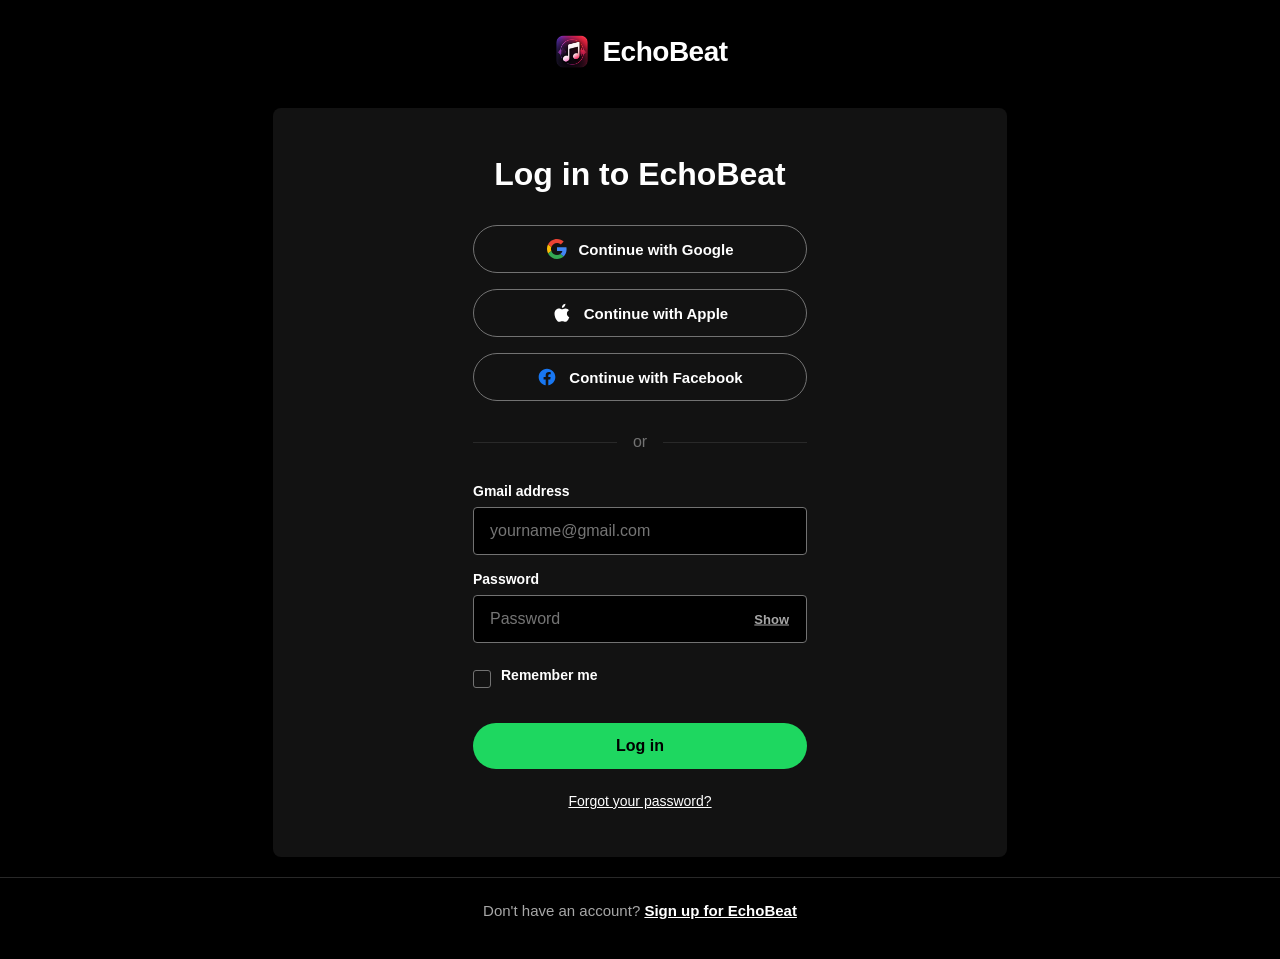
==== index.html @ 44ce8dee "Updated" ====
<!DOCTYPE html>
<html lang="en">

<head>

    <meta charset="UTF-8">

    <meta name="viewport" content="width=device-width, initial-scale=1.0">

    <title>EchoBeat</title>

    <link rel="icon" type="image/png" href="image/EchoBeat.png">

    <link rel="stylesheet" href="style.css">

    <link rel="preconnect" href="https://fonts.googleapis.com">

    <link rel="preconnect" href="https://fonts.gstatic.com" crossorigin>

    <link href="https://fonts.googleapis.com/css2?family=Montserrat:wght@300;400;500;600;700&display=swap" rel="stylesheet">

    <link rel="stylesheet" href="https://cdnjs.cloudflare.com/ajax/libs/font-awesome/6.7.2/css/all.min.css">

</head>

<body>

    <!-- Loading Screen -->
    <div id="loading-screen">
        <div class="loader"></div>
        <p>Loading EchoBeat...</p>
    </div>

    <!-- Login Page (everything the user sees before logging in lives inside this wrapper) -->
    <div id="loginPage">

        <header>
            <div class="logo">
                <img src="image/EchoBeat.png" alt="EchoBeat Logo">
                <span>EchoBeat</span>
            </div>
        </header>

        <main>
            <div class="card">

                <h1>Log in to EchoBeat</h1>

                <div class="social-buttons">

                    <button type="button" class="social-btn" data-provider="Google">
                        <span class="social-icon" aria-hidden="true">
                            <svg viewBox="0 0 48 48" width="20" height="20">
                                <path fill="#EA4335" d="M24 9.5c3.54 0 6.71 1.22 9.21 3.6l6.85-6.85C35.9 2.38 30.47 0 24 0 14.62 0 6.51 5.38 2.56 13.22l7.98 6.19C12.43 13.72 17.74 9.5 24 9.5z"/>
                                <path fill="#4285F4" d="M46.98 24.55c0-1.57-.15-3.09-.38-4.55H24v9.02h12.94c-.58 2.9-2.26 5.36-4.78 7.02l7.73 6c4.51-4.18 7.09-10.36 7.09-17.49z"/>
                                <path fill="#FBBC05" d="M10.53 28.59A14.5 14.5 0 0 1 9.5 24c0-1.61.27-3.16.76-4.59l-7.98-6.19A23.94 23.94 0 0 0 0 24c0 3.9.94 7.6 2.56 10.78l7.97-6.19z"/>
                                <path fill="#34A853" d="M24 48c6.48 0 11.93-2.13 15.89-5.81l-7.73-6c-2.15 1.45-4.92 2.3-8.16 2.3-6.26 0-11.57-4.22-13.47-9.91l-7.98 6.19C6.51 42.62 14.62 48 24 48z"/>
                            </svg>
                        </span>
                        Continue with Google
                    </button>

                    <button type="button" class="social-btn" data-provider="Apple">
                        <span class="social-icon" aria-hidden="true">
                            <svg viewBox="0 0 384 512" width="18" height="18" fill="#ffffff">
                                <path d="M318.7 268.7c-.2-36.7 16.4-64.4 50-84.8-18.8-26.9-47.2-41.7-84.7-44.6-35.5-2.8-74.3 20.7-88.5 20.7-15 0-49.4-19.7-76.4-19.7C63.3 141 0 184.5 0 273.6c0 26.4 4.8 53.7 14.5 81.9 12.9 37.4 59.5 129 108.1 127.5 25.4-.6 43.3-18 76.4-18 32.1 0 48.7 18 76.4 18 49 .7 91.1-83 103.9-120.5-66-31.2-60.6-91.5-60.6-93.8zM255.8 88.8c25.9-30.8 23.6-58.9 22.9-69-23 1.3-49.6 15.7-64.9 33.4-16.9 18.9-26.8 42.4-24.7 68.9 25 1.9 47.9-12.6 66.7-33.3z"/>
                            </svg>
                        </span>
                        Continue with Apple
                    </button>

                    <button type="button" class="social-btn" data-provider="Facebook">
                        <span class="social-icon" aria-hidden="true">
                            <svg viewBox="0 0 24 24" width="20" height="20" fill="#1877F2">
                                <path d="M22 12.06C22 6.5 17.52 2 12 2S2 6.5 2 12.06c0 5 3.66 9.15 8.44 9.94v-7.03H7.9v-2.91h2.54V9.85c0-2.5 1.49-3.89 3.78-3.89 1.09 0 2.24.2 2.24.2v2.46h-1.26c-1.24 0-1.63.77-1.63 1.56v1.88h2.78l-.44 2.91h-2.34V22c4.78-.79 8.44-4.94 8.44-9.94z"/>
                            </svg>
                        </span>
                        Continue with Facebook
                    </button>

                </div>

                <div class="divider">or</div>

                <form id="loginForm" novalidate>

                    <div class="field">
                        <label for="username">Gmail address</label>

                        <input
                            type="email"
                            id="username"
                            name="username"
                            autocomplete="email"
                            placeholder="yourname@gmail.com"
                            inputmode="email"
                        >

                        <div class="error-msg" id="usernameError">
                            <img src="image/error.png" alt="Error">
                            <span>Please enter your Gmail address.</span>
                        </div>
                    </div>

                    <div class="field">
                        <label for="password">Password</label>

                        <div class="password-wrap">
                            <input
                                type="password"
                                id="password"
                                name="password"
                                autocomplete="current-password"
                                placeholder="Password"
                            >

                            <button type="button" class="toggle-pass" id="togglePass">
                                Show
                            </button>
                        </div>

                        <div class="error-msg" id="passwordError">
                            <img src="image/error.png" alt="Error">
                            <span>Please enter your password.</span>
                        </div>
                    </div>

                    <div class="remember-row">
                        <input type="checkbox" class="checkbox" id="remember">
                        <label for="remember">Remember me</label>
                    </div>

                    <button type="submit" class="submit-btn" id="submitBtn">
                        Log in
                    </button>

                    <a href="#" class="forgot-link" id="forgotLink">
                        Forgot your password?
                    </a>

                </form>

            </div>
        </main>

        <footer>
            <p>
                Don't have an account?
                <a href="#" id="signupLink">Sign up for EchoBeat</a>
            </p>
        </footer>

        <div class="toast" id="toast">
            Logged in successfully
        </div>

    </div>
    <!-- /#loginPage -->
<!-- ================= SIGN UP PAGE ================= -->
<div id="signupPage" class="signup-page" style="display: none;">

    <!-- EchoBeat Logo -->
    <div class="signup-logo">
        <img src="image/EchoBeat.png" alt="EchoBeat Logo">
    </div>

    <!-- Sign Up Container -->
    <div class="signup-container">

        <h1>Sign up to<br>start listening</h1>

        <!-- Email Form -->
        <form id="signupForm" novalidate>

            <div class="field">
                <label for="signupEmail">Email address</label>

                <input
                    type="email"
                    id="signupEmail"
                    placeholder="name@domain.com"
                    autocomplete="email"
                >

                <div class="error-msg" id="signupEmailError">
                    <img src="image/error.png" alt="Error">
                    <span>Please enter a valid email address.</span>
                </div>
            </div>

            <button type="submit" class="signup-next-btn" id="signupSubmitBtn">
                Next
            </button>

        </form>


        <!-- OR Divider -->
        <div class="signup-or">
            <span></span>
            <p>or</p>
            <span></span>
        </div>


        <!-- Social Sign Up Buttons -->
        <div class="signup-social-buttons">

            <!-- Phone -->
            <button type="button" class="signup-option-btn" id="phoneSignupBtn">
                <span class="signup-option-icon">📱</span>
                <span>Sign up with phone number</span>
            </button>

            <!-- Google -->
            <button type="button" class="signup-option-btn signup-social-btn"
                    data-provider="Google">
                <span class="social-icon">
                    <!-- Use the same Google SVG as your login page -->
                    <svg viewBox="0 0 48 48" width="22" height="22">
                        <path fill="#EA4335"
                            d="M24 9.5c3.54 0 6.72 1.22 9.22 3.22l6.85-6.85C35.91 2.05 30.31 0 24 0 14.62 0 6.51 5.38 2.56 13.22l7.98 6.19C12.43 13.72 17.74 9.5 24 9.5z"/>
                        <path fill="#4285F4"
                            d="M46.98 24.55c0-1.57-.15-3.09-.38-4.55H24v9.02h12.94c-.58 2.9-2.26 5.36-4.78 7.02l7.73 6c4.51-4.18 7.09-10.36 7.09-17.49z"/>
                        <path fill="#FBBC05"
                            d="M10.53 28.59A14.5 14.5 0 0 1 9.5 24c0-1.61.27-3.16.76-4.59l-7.98-6.19A23.94 23.94 0 0 0 0 24c0 3.9.94 7.6 2.56 10.78l7.97-6.19z"/>
                        <path fill="#34A853"
                            d="M24 48c6.48 0 11.93-2.13 15.89-5.81l-7.73-6c-2.15 1.45-4.92 2.3-8.16 2.3-6.26 0-11.57-4.22-13.47-9.91l-7.98 6.19C6.51 42.62 14.62 48 24 48z"/>
                    </svg>
                </span>
                <span>Sign up with Google</span>
            </button>

            <!-- Apple -->
            <button type="button" class="signup-option-btn signup-social-btn"
                    data-provider="Apple">
                <span class="social-icon">
                    <svg viewBox="0 0 384 512" width="20" height="20" fill="currentColor">
                        <path d="M318.7 268.7c-.2-36.7 16.4-64.4 50-84.8-18.8-26.9-47.2-41.7-84.7-44.6-35.5-2.8-74.3 20.7-88.5 20.7-15 0-49.4-19.7-76.4-19.7C63.3 141 0 184.5 0 273.6c0 26.4 4.8 53.7 14.5 81.9 12.9 37.4 59.5 129 108.1 127.5 25.4-.6 43.3-18 76.4-18 32.1 0 48.7 18 76.4 18 49 .7 91.1-83 103.9-120.5-66-31.2-60.6-91.5-60.6-93.8zM255.8 88.8c25.9-30.8 23.6-58.9 22.9-69-23 1.3-49.6 15.7-64.9 33.4-16.9 18.9-26.8 42.4-24.7 68.9 1.9 47.9-12.6 66.7-33.3z"/>
                    </svg>
                </span>
                <span>Sign up with Apple</span>
            </button>

        </div>

    </div>

</div>
<!-- ================= END SIGN UP PAGE ================= -->
    <!-- Main App (hidden until login succeeds) -->
    <div class="app" id="mainApp">

        <aside class="sidebar">

            <div class="top-icons">

                <div class="dot-menu">
                    <i class="fa-solid fa-ellipsis"></i>
                </div>

                <div class="nav-icon">
                    <i class="fa-solid fa-house"></i>
                </div>

                <div class="nav-icon">
                    <i class="fa-solid fa-magnifying-glass"></i>
                </div>

                <div class="divider"></div>

                <div class="nav-icon">
                    <i class="fa-solid fa-plus"></i>
                </div>

            </div>

            <div class="library">

                <div class="library-icon active">
                    <i class="fa-solid fa-bookmark"></i>
                </div>

                <img src="image/Liked.jpg" class="playlist">

                <img src="image/MyPlaylist.jpg" class="playlist">

                <img src="image/Pop.jpg" class="playlist">

                <img src="image/Techno.jpg" class="playlist">

                <img src="image/Shuffle.jpg" class="playlist">

                <img src="image/Thinking.jpg" class="playlist">

            </div>

        </aside>

        <main class="main">

            <header class="header">

                <div class="header-left">

                    <div class="nav-btn">
                        <i class="fa-solid fa-chevron-left"></i>
                    </div>
                </div>

                <div class="header-center">

                    <div class="search-bar">

                        <i class="fa-solid fa-magnifying-glass"></i>

                        <input type="text" placeholder="What do you want to play?">

                        <div class="search-divider"></div>

                        <i class="fa-solid fa-box-archive"></i>

                    </div>

                </div>

                <div class="header-right">

                    <div class="header-icon">
                        <i class="fa-regular fa-bell"></i>
                    </div>

                    <div class="header-icon">
                        <i class="fa-solid fa-user-group"></i>
                    </div>

                    <div class="profile-wrap" id="profileWrap">
                        <button class="profile" id="profileBtn" aria-haspopup="true" aria-expanded="false">EB</button>

                        <div class="profile-dropdown" id="profileDropdown">
                            <button type="button" data-action="profile">
                                <i class="fa-regular fa-user"></i> Profile
                            </button>
                            <button type="button" data-action="settings">
                                <i class="fa-solid fa-gear"></i> Account Settings
                            </button>
                            <hr>
                            <button type="button" data-action="logout">
                                <i class="fa-solid fa-right-from-bracket"></i> Sign out
                            </button>
                        </div>
                    </div>

                </div>

            </header>

            <div class="workspace">

                <section class="content">

                  <div id="homeView" class="page-view">

                    <div class="quick-links">

                        <div class="quick-card" data-playlist="myplaylist7">
                            <img src="image/MyPlaylist.jpg">
                            <span>My Playlist #7</span>
                        </div>

                        <div class="quick-card" data-playlist="shuffle">
                            <img src="image/Shuffle.jpg">
                            <span>Shuffle & Vibe</span>
                        </div>

                        <div class="quick-card" data-playlist="technomix">
                            <img src="image/Techno.jpg">
                            <span>TechnoMix</span>
                        </div>

                        <div class="quick-card" data-playlist="liked">
                            <img src="image/Liked.jpg">
                            <span>Liked Songs</span>
                        </div>

                        <div class="quick-card" data-playlist="poppart">
                            <img src="image/Pop.jpg">
                            <span>Pop-Party</span>
                        </div>

                        <div class="quick-card" data-playlist="thinking">
                            <img src="image/Thinking.jpg" >
                            <span>Thinking Out Loud</span>
                        </div>

                        <div class="quick-card" data-playlist="notion">
                            <img src="image/Notion.jpg">
                            <span>Notion</span>
                        </div>

                        <div class="quick-card" data-playlist="ishq">
                            <img src="image/Ishq.jpg">
                            <span>Ishq Di<br>Baajiyaan Radio</span>
                        </div>

                    </div>

                    <!-- Workspace to be used by teammates -->
                    <section class="popular">
                        <div class="popular-header">
                            <h3>Popular Hits</h3>
                            <a href="#">Show All</a>
                        </div>

                        <div class="slider">
                            <div class="card">
                                <img src="image/trending.jpg" alt="Trending">
                                <h3>Trending in INDIA</h3>
                                <p>Every track you're listening/should be listening to</p>
                            </div>
                            <div class="card">
                                <img src="image/ariana album.jpg" alt="ariana">
                                <h3>petal</h3>
                                <p>Album - Ariana Grande</p>
                            </div>

                            <div class="card">
                                <img src="image/grwm.jpg" alt="grwm">
                                <h3>#GRWM Hindi</h3>
                                <p>Get ready because you're the main character.</p>
                            </div>

                            <div class="card">
                                <img src="image/atif album.jpg" alt="atif album">
                                <h3>Subah Aye Na</h3>
                                <p>Latest Release - Atif Asalam</p>
                            </div>

                            <div class="card">
                                <img src="image/Happy vibes.jpg" alt="happy">
                                <h3>Happy Vibes</h3>
                                <p>Bright, Sunny, Catchy tunes.</p>
                            </div>
                        </div>
                    </section>

                    <section class="recents">
                        <div class="recents-header">
                            <h3>Recents</h3>
                            <a href="#">Show All</a>
                        </div>

                        <div class="slider">
                            <div class="card">
                                <img src="image/All the Stars.jpg" alt="All the Stars">
                                <h3>All the Stars</h3>
                                <p>Kendrick Lamar - SZA</p>
                            </div>
                            <div class="card">
                                <img src="image/Starboy.jpg" alt="Starboy">
                                <h3>Starboy</h3>
                                <p>The Weeknd</p>
                            </div>

                            <div class="card">
                                <img src="image/Blinding lights.jpg" alt="Blinding Lights">
                                <h3>Blinding Lights</h3>
                                <p>The Weeknd</p>
                            </div>

                            <div class="card">
                                <img src="image/Save your tears.jpg" alt="Save Your Tears">
                                <h3>Save Your Tears</h3>
                                <p>The Weeknd</p>
                            </div>

                            <div class="card">
                                <img src="image/Less than Zero.jpg" alt="Less Than Zero">
                                <h3>Less Than Zero</h3>
                                <p>The Weeknd</p>
                            </div>
                        </div>
                    </section>

                    <section class="artist">
                        <div class="artist-header">
                            <h3>Artist Radio</h3>
                            <a href="#">Show All</a>
                        </div>

                        <div class="slider">
                            <div class="card">
                                <img src="image/Arjit singh.jpeg" alt="Arjit Singh">
                                <h3>Arijit Singh Radio</h3>
                                <p>with Jeet Gannguli, Pritam and more</p>
                            </div>
                            <div class="card">
                                <img src="image/Diljit.jpeg" alt="Diljit Dosanjh">
                                <h3>Diljit Dosanjh Radio</h3>
                                <p>with Harrdy Sandhu, Sidhu Moose Wala and more</p>
                            </div>

                            <div class="card">
                                <img src="image/Shreya.jpeg" alt="Shreya Ghoshal">
                                <h3>Shreya Ghoshal Radio</h3>
                                <p>with A.R Rahman, Vishal-Shekar and more</p>
                            </div>

                            <div class="card">
                                <img src="image/Atif.jpeg" alt="Atif Asalam">
                                <h3>Atif Aslam Radio</h3>
                                <p>with Vishal-Shekar, Sachin-Jigar and more</p>
                            </div>

                            <div class="card">
                                <img src="image/Karan Aujla.jpeg" alt="Karan Aujla">
                                <h3>Karan Aujla Radio</h3>
                                <p>with Shubh, AP Dhillon and more</p>
                            </div>
                        </div>
                    </section>

                    <section class="podcasts">

                        <div class="popular-header">
                            <h3>Popular Podcasts</h3>
                            <a href="#">Show All</a>
                        </div>

                        <div class="podcast-grid">

                            <div class="podcast-card">

                                <div class="podcast-top">

                                    <img src="image/podcast1.jpg" class="podcast-cover">

                                    <div class="podcast-info">
                                        <h3>The Psychology of Your 20s</h3>
                                        <span>🎥 Video • Jemma Sbeg</span>
                                    </div>

                                </div>

                                <img src="image/podcast1.jpg" class="episode-image">

                                <p class="episode-desc">
                                    Jun 23 • 39 min • Practical advice on relationships, career growth and navigating your twenties.
                                </p>

                            </div>

                            <div class="podcast-card">

                                <div class="podcast-top">

                                    <img src="image/podcast2.jpg" class="podcast-cover">

                                    <div class="podcast-info">
                                        <h3>Anything Goes</h3>
                                        <span>🎥 Video • Emma Chamberlain</span>
                                    </div>

                                </div>

                                <img src="image/podcast2.jpg" class="episode-image">

                                <p class="episode-desc">
                                    Jul 31 • 50 min • Honest conversations about life, confidence and creativity.
                                </p>

                            </div>

                        </div>

                    </section>

                  </div>
                  <!-- /#homeView -->

                  <!-- Playlist detail view -->
                  <div id="playlistView" class="page-view" hidden>

                        <button type="button" class="back-btn" data-back-to="homeView">
                            <i class="fa-solid fa-arrow-left"></i> Back
                        </button>

                        <div class="playlist-hero">
                            <img id="playlistCover" src="image/Liked.jpg" alt="">
                            <div>
                                <span class="playlist-kicker">Playlist</span>
                                <h1 id="playlistTitle">Liked Songs</h1>
                                <p id="playlistMeta">10 songs</p>
                                <button type="button" class="play-all-btn" id="playAllBtn">
                                    <i class="fa-solid fa-play"></i> Play
                                </button>
                            </div>
                        </div>

                        <div class="track-list" id="trackList"></div>

                  </div>

                  <!-- Profile view -->
                  <div id="profileView" class="page-view" hidden>

                        <button type="button" class="back-btn" data-back-to="homeView">
                            <i class="fa-solid fa-arrow-left"></i> Back
                        </button>

                        <div class="profile-page">

    <!-- Profile header -->
    <div class="profile-header">
        <div class="profile-avatar-lg" id="profileAvatarLg">E</div>

        <div class="profile-info">
            <p class="profile-label">Profile</p>
            <h1 id="profileEmail">you@gmail.com</h1>
            <p class="profile-sub">EchoBeat Free Plan</p>
        </div>
    </div>


    <!-- Top Artists -->
    <section class="profile-section">
        <div class="profile-section-header">
            <div style="color: white;">
                <h2>Top artists this month</h2>
                <p>Only visible to you</p>
            </div>
            <button class="show-all-btn">Show all</button>
        </div>

        <div class="top-artists-grid">

            <div class="top-artist">
                <img src="image/Arjit singh.jpeg" alt="Arijit Singh">
                <h3>Arijit Singh</h3>
                <p>Artist</p>
            </div>

            <div class="top-artist">
                <img src="image/Diljit.jpeg" alt="Diljit Dosanjh">
                <h3>Diljit Dosanjh</h3>
                <p>Artist</p>
            </div>

            <div class="top-artist">
                <img src="image/Shreya.jpeg" alt="Shreya Ghoshal">
                <h3>Shreya Ghoshal</h3>
                <p>Artist</p>
            </div>

            <div class="top-artist">
                <img src="image/Atif.jpeg" alt="Atif Aslam">
                <h3>Atif Aslam</h3>
                <p>Artist</p>
            </div>

            <div class="top-artist">
                <img src="image/Karan Aujla.jpeg" alt="Karan Aujla">
                <h3>Karan Aujla</h3>
                <p>Artist</p>
            </div>

        </div>
    </section>


    <!-- Top Tracks -->
    <section class="profile-section">
        <div class="profile-section-header">
            <div style="color: white;">
                <h2>Top tracks this month</h2>
                <p>Only visible to you</p>
            </div>
            <button class="show-all-btn">Show all</button>
        </div>

        <div class="top-tracks">

            <div class="top-track">
                <span class="track-number">1</span>
                <img src="image/songs/Iktara.jpg" alt="Iktara">
                <div class="top-track-info">
                    <h3>Iktara</h3>
                    <p>Kavita Seth</p>
                </div>
                <span class="track-album">Iktara</span>
            </div>

            <div class="top-track">
                <span class="track-number">2</span>
                <img src="image/songs/Husn.jpg" alt="Husn">
                <div class="top-track-info">
                    <h3>Husn</h3>
                    <p>Anuv Jain</p>
                </div>
                <span class="track-album">Husn</span>
            </div>

            <div class="top-track">
                <span class="track-number">3</span>
                <img src="image/songs/Kasoor.jpg" alt="Kasoor">
                <div class="top-track-info">
                    <h3>Kasoor</h3>
                    <p>Prateek Kuhad</p>
                </div>
                <span class="track-album">Kasoor</span>
            </div>

            <div class="top-track">
                <span class="track-number">4</span>
                <img src="image/songs/Golden Hour.jpg" alt="Golden Hour">
                <div class="top-track-info">
                    <h3>Golden Hour</h3>
                    <p>JVKE</p>
                </div>
                <span class="track-album">Golden Hour</span>
            </div>

            <div class="top-track">
                <span class="track-number">5</span>
                <img src="image/songs/Daylight.jpg" alt="Daylight">
                <div class="top-track-info">
                    <h3>Daylight</h3>
                    <p>David Kushner</p>
                </div>
                <span class="track-album">Daylight</span>
            </div>

        </div>
    </section>


    <!-- EchoBeat Footer -->
    <footer class="app-footer">

        <div class="footer-main">

            <div class="footer-column">
                <h4>Company</h4>
                <a href="#">About</a>
                <a href="#">Jobs</a>
                <a href="#">For the Record</a>
            </div>

            <div class="footer-column">
                <h4>Communities</h4>
                <a href="#">For Artists</a>
                <a href="#">Developers</a>
                <a href="#">Advertising</a>
                <a href="#">Investors</a>
            </div>

            <div class="footer-column">
                <h4>Useful links</h4>
                <a href="#">Support</a>
                <a href="#">Free Mobile App</a>
                <a href="#">Popular by Country</a>
                <a href="#">Import your music</a>
            </div>

            <div class="footer-column">
                <h4>EchoBeat Plans</h4>
                <a href="#">Premium</a>
                <a href="#">Student</a>
                <a href="#">Free</a>
            </div>

            <div class="footer-socials">
                <a href="#" aria-label="Instagram">
                    <i class="fa-brands fa-instagram"></i>
                </a>
                <a href="#" aria-label="X">
                    <i class="fa-brands fa-x-twitter"></i>
                </a>
                <a href="#" aria-label="Facebook">
                    <i class="fa-brands fa-facebook-f"></i>
                </a>
            </div>

        </div>

        <div class="footer-bottom">
            <div class="footer-legal">
                <a href="#">Legal</a>
                <a href="#">Safety & Privacy</a>
                <a href="#">Privacy Policy</a>
                <a href="#">Cookies</a>
                <a href="#">Accessibility</a>
            </div>

            <p>© 2026 EchoBeat</p>
        </div>

    </footer>

</div>

                  </div>

                  <!-- Account settings view -->
                  <div id="settingsView" class="page-view" hidden>

                        <button type="button" class="back-btn" data-back-to="homeView">
                            <i class="fa-solid fa-arrow-left"></i> Back
                        </button>

                        <h1 class="settings-title">Account Settings</h1>

                        <div class="setting-row">
                            <div>
                                <h4>Light theme</h4>
                                <p>Switch EchoBeat between dark and light appearance</p>
                            </div>
                            <label class="switch">
                                <input type="checkbox" id="themeToggle">
                                <span class="slider"></span>
                            </label>
                        </div>

                        <div class="setting-row">
                            <div>
                                <h4>Autoplay</h4>
                                <p>Keep the music going with similar songs</p>
                            </div>
                            <label class="switch">
                                <input type="checkbox" id="autoplayToggle" checked>
                                <span class="slider"></span>
                            </label>
                        </div>

                        <div class="setting-row">
                            <div>
                                <h4>Show explicit content</h4>
                                <p>Allow explicit songs and podcasts to play</p>
                            </div>
                            <label class="switch">
                                <input type="checkbox" id="explicitToggle" checked>
                                <span class="slider"></span>
                            </label>
                        </div>

                        <div class="setting-row">
                            <div>
                                <h4>Notifications</h4>
                                <p>Get notified about new releases from artists you follow</p>
                            </div>
                            <label class="switch">
                                <input type="checkbox" id="notifToggle" checked>
                                <span class="slider"></span>
                            </label>
                        </div>

                        <div class="setting-row">
                            <div>
                                <h4>Data saver</h4>
                                <p>Reduce data usage while streaming</p>
                            </div>
                            <label class="switch">
                                <input type="checkbox" id="dataSaverToggle">
                                <span class="slider"></span>
                            </label>
                        </div>

                        <div class="setting-row">
                            <div>
                                <h4>Crossfade</h4>
                                <p>Blend the end of one song with the start of the next</p>
                            </div>
                            <label class="switch">
                                <input type="checkbox" id="crossfadeToggle">
                                <span class="slider"></span>
                            </label>
                        </div>

                        <div class="setting-row">
                            <div>
                                <h4>Private session</h4>
                                <p>Listen without it affecting your recommendations</p>
                            </div>
                            <label class="switch">
                                <input type="checkbox" id="privateToggle">
                                <span class="slider"></span>
                            </label>
                        </div>

                  </div>

                </section>

                <aside class="right-sidebar">

                    <div class="right-sidebar-header">

                        <h2>Now Playing</h2>

                        <div class="right-sidebar-actions">

                            <i class="fa-solid fa-expand"></i>

                            <i class="fa-solid fa-ellipsis"></i>

                        </div>

                    </div>

                    <div class="now-playing-card">

                        <img src="image/All the Stars.jpg" alt="Album Cover" class="album-cover">

                        <div class="song-details">

                            <div class="song-text">

                                <h3>All The Stars (with SZA)</h3>

                                <p>Kendrick Lamar, SZA</p>

                            </div>

                            <div class="song-icons">

                                <i class="fa-solid fa-circle-check"></i>

                                <i class="fa-regular fa-heart"></i>

                            </div>

                        </div>

                        <button class="video-btn">
                            <i class="fa-regular fa-circle-play"></i>
                            Switch to video
                        </button>

                    </div>

                    <div class="artist-card">

                        <div class="artist-header">

                            <h3>About the artist</h3>

                        </div>

                        <img src="image/The weeknd.jpg" alt="The Weeknd" class="artist-banner">

                        <div class="artist-info">

                            <div class="artist-top">

                                <h3>The Weeknd</h3>

                                <button class="follow-btn">Follow</button>

                            </div>

                            <p class="monthly-listeners">
                                118,432,491 monthly listeners
                            </p>

                            <p class="artist-description">
                                Canadian singer, songwriter and producer known for blending R&B, synth-pop and alternative music into a globally recognized sound.
                            </p>

                        </div>

                    </div>

                    <div class="credits-card">

                        <div class="card-header">

                            <h3>Credits</h3>

                            <a href="#">Show all</a>

                        </div>

                        <div class="credit-item">

                            <div>

                                <h4>The Weeknd</h4>

                                <p>Primary Artist</p>

                            </div>

                            <button class="follow-btn">Follow</button>

                        </div>

                        <div class="credit-item">

                            <div>

                                <h4>Max Martin</h4>

                                <p>Producer</p>

                            </div>

                            <button class="follow-btn">Follow</button>

                        </div>

                        <div class="credit-item">

                            <div>

                                <h4>Oscar Holter</h4>

                                <p>Composer</p>

                            </div>

                            <button class="follow-btn">Follow</button>

                        </div>

                    </div>

                    <div class="videos-card">

                        <div class="card-header">

                            <h3>Related music videos</h3>

                        </div>

                        <div class="video-grid">

                            <div class="video-item">

                                <img src="image/Starboy.jpg" alt="Starboy">

                                <p>Starboy</p>

                            </div>

                            <div class="video-item">

                                <img src="image/Blinding lights.jpg" alt="Blinding Lights">

                                <p>Blinding Lights</p>

                            </div>

                        </div>

                    </div>

                    <div class="queue-card">

                        <div class="card-header">

                            <h3>Next in queue</h3>

                            <a href="#">Open queue</a>

                        </div>

                        <div class="queue-item">

                            <img src="image/Starboy.jpg" alt="Starboy">

                            <div>

                                <h4>Starboy</h4>

                                <p>The Weeknd, Daft Punk</p>

                            </div>

                        </div>

                        <div class="queue-item">

                            <img src="image/Save your tears.jpg" alt="Save Your Tears">

                            <div>

                                <h4>Save Your Tears</h4>

                                <p>The Weeknd</p>

                            </div>

                        </div>

                        <div class="queue-item">

                            <img src="image/Less than Zero.jpg" alt="Less Than Zero">

                            <div>

                                <h4>Less Than Zero</h4>

                                <p>The Weeknd</p>

                            </div>

                        </div>

                    </div>

                </aside>

            </div>

            <div class="music-player">

                <div class="player-left">

                    <img src="image/All the Stars.jpg" alt="Now Playing">

                    <div class="track-details">

                        <h4>All The Stars (with SZA)</h4>

                        <p>Kendrick Lamar, SZA</p>

                    </div>

                    <i class="fa-regular fa-heart"></i>

                </div>

                <div class="player-center">

                    <div class="player-controls">

                        <i class="fa-solid fa-shuffle"></i>

                        <i class="fa-solid fa-backward-step"></i>

                        <button class="play-btn">
                            <i class="fa-solid fa-play"></i>
                        </button>

                        <i class="fa-solid fa-forward-step"></i>

                        <i class="fa-solid fa-repeat"></i>

                    </div>

                    <div class="progress-bar">

                        <span>1:27</span>

                        <div class="progress-track">

                            <div class="progress-fill"></div>

                        </div>

                        <span>3:52</span>

                    </div>

                </div>

                <div class="player-right">

                    <i class="fa-solid fa-microphone"></i>

                    <i class="fa-solid fa-list"></i>

                    <i class="fa-solid fa-laptop"></i>

                    <i class="fa-solid fa-volume-high"></i>

                    <div class="volume-track">

                        <div class="volume-fill"></div>

                    </div>

                    <i class="fa-solid fa-expand"></i>

                </div>

            </div>

        </main>

    </div>
    <!-- /#mainApp -->

    <!-- Video player modal -->
    <div id="videoModal" class="video-modal" hidden>
        <div class="video-modal-inner">
            <button type="button" class="video-modal-close" id="videoModalClose">
                <i class="fa-solid fa-xmark"></i>
            </button>
            <video id="videoPlayer" controls></video>
        </div>
    </div>

    <!-- Phone number login (reached via "Forgot your password?") -->
    <div id="phoneLoginScreen" style="display:none;">

        <header>
            <div class="logo">
                <img src="image/EchoBeat.png" alt="EchoBeat Logo">
                <span>EchoBeat</span>
            </div>
        </header>

        <main>
            <div class="card">

                <h1>Log in with phone</h1>
                <p class="phone-sub">Enter your 10-digit mobile number and we'll send you a verification link.</p>

                <form id="phoneForm" novalidate>

                    <div class="field">
                        <label for="phoneNumber">Phone number</label>
                        <input
                            type="tel"
                            id="phoneNumber"
                            name="phoneNumber"
                            inputmode="numeric"
                            maxlength="10"
                            autocomplete="tel"
                            placeholder="10-digit mobile number"
                        >
                        <div class="error-msg" id="phoneError">
                            <img src="image/error.png" alt="Error">
                            <span>Enter a valid 10-digit phone number.</span>
                        </div>
                    </div>

                    <button type="submit" class="submit-btn" id="phoneSubmitBtn">
                        Send verification link
                    </button>

                    <p class="phone-status" id="phoneStatus"></p>

                    <a href="#" class="forgot-link" id="backToLoginLink">
                        Back to login
                    </a>

                </form>

            </div>
        </main>

    </div>

    <script src="script.js"></script>

</body>

</html>
---- style.css ----
*{
    margin:0;
    padding:0;
    box-sizing:border-box;
}

body{
    user-select:none;
}

#loading-screen {
    position: fixed;
    top: 0;
    left: 0;

    width: 100%;
    height: 100vh;

    background-color: #000;

    display: flex;
    flex-direction: column;
    justify-content: center;
    align-items: center;

    z-index: 9999;

    animation: hideLoading 3s forwards;
}

.loader {
    width: 60px;
    height: 60px;

    border: 8px solid #1DB954;
    border-top: 8px solid #000;

    border-radius: 50%;

    animation: spin 1s linear infinite;
}

#loading-screen p {
    color: white;
    font-size: 20px;
    font-style: italic;
    margin-top: 15px;
}

/* Loader rotation */
@keyframes spin {
    from { transform: rotate(0deg); }
    to { transform: rotate(360deg); }
}

/* Remove loading screen after 3 seconds */
@keyframes hideLoading {
    0% { opacity: 1; visibility: visible; }
    90% { opacity: 1; visibility: visible; }
    100% { opacity: 0; visibility: hidden; }
}

/* App screen stays hidden until login succeeds (toggled from script.js) */
#mainApp{
    display:none;
}

.app{
    display:flex;
    height:100vh;
}

.sidebar{
    width:88px;
    background:#000;
    display:flex;
    flex-direction:column;
    justify-content:flex-start;
    align-items:center;
    padding:12px 0;
    border-right:1px solid #1f1f1f;
}

.top-icons{
    display:flex;
    flex-direction:column;
    align-items:center;
    gap:4px;
}

.dot-menu{
    width:48px;
    height:28px;
    display:flex;
    justify-content:center;
    align-items:center;
    color:#8d8d8d;
    cursor:pointer;
}

.dot-menu i{
    font-size:18px;
}

.nav-icon{
    width:48px;
    height:48px;
    border-radius:12px;
    display:flex;
    justify-content:center;
    align-items:center;
    color:#b3b3b3;
    cursor:pointer;
    transition:.2s;
}

.nav-icon:hover{
    background:#1f1f1f;
    color:white;
}

.nav-icon i{
    font-size:22px;
}

.divider{
    width:28px;
    height:1px;
    background:#303030;
    margin:6px 0;
}

.library{
    display:flex;
    flex-direction:column;
    align-items:center;
    gap:10px;
    margin-bottom:12px;
}

.library-icon{
    width:48px;
    height:48px;
    background:#1DB954;
    border-radius:12px;
    display:flex;
    justify-content:center;
    align-items:center;
    color:#000;
}

.library-icon i{
    font-size:20px;
}

.playlist{
    width:48px;
    height:48px;
    object-fit:cover;
    border-radius:8px;
    cursor:pointer;
    transition:.2s;
}

.playlist:hover{
    transform:scale(1.08);
}

.main{
    flex:1;
    display:flex;
    flex-direction:column;
    overflow:hidden;
}

.header{
    height:76px;
    background:#101010;
    border-bottom:1px solid #1d1d1d;
    display:flex;
    align-items:center;
    justify-content:space-between;
    padding:0 22px;
    flex-shrink:0;
}

.header-left{
    display:flex;
    align-items:center;
    gap:12px;
}

.nav-btn{
    width:42px;
    height:42px;
    border-radius:50%;
    background:#1f1f1f;
    display:flex;
    justify-content:center;
    align-items:center;
    cursor:pointer;
    transition:background .25s,transform .25s;
}

.nav-btn i{
    color:#b3b3b3;
}

.nav-btn:hover,


.nav-btn:hover i{
    color:#fff;
}


.header-center{
    flex:1;
    display:flex;
    justify-content:center;
    padding:0 40px;
}

.search-bar{
    width:100%;
    max-width:620px;
    height:48px;
    border-radius:28px;
    background:#1f1f1f;
    border:1px solid transparent;
    display:flex;
    align-items:center;
    gap:14px;
    padding:0 18px;
    transition:background .25s,border .25s;
}

.search-bar:hover{
    background:#2a2a2a;
    border:1px solid #3d3d3d;
}

.search-bar:focus-within{
    border:1px solid #fff;
    background:#2a2a2a;
}

.search-bar i{
    color:#b3b3b3;
    transition:color .25s;
}

.search-bar:hover i{
    color:#fff;
}

.search-bar input{
    flex:1;
    background:transparent;
    border:none;
    outline:none;
    color:#fff;
    font-size:15px;
    font-family:inherit;
}

.search-bar input::placeholder{
    color:#b3b3b3;
}

.search-divider{
    width:1px;
    height:24px;
    background:#555;
}

.header-right{
    display:flex;
    align-items:center;
    gap:18px;
}

.header-icon{
    font-size:12px;
    color:#b3b3b3;
    cursor:pointer;
    transition:color .25s,transform .25s;
}

.header-icon:hover{
    color:#fff;
    transform:scale(1.12);
}

.profile{
    width:36px;
    height:36px;
    border-radius:50%;
    background:#1db954;
    display:flex;
    justify-content:center;
    align-items:center;
    font-size:13px;
    font-weight:700;
    cursor:pointer;
    transition:transform .25s,box-shadow .25s;
}

.profile:hover{
    transform:scale(1.08);
    box-shadow:0 0 12px rgba(29,185,84,.35);
}

.workspace{
    flex:1;
    display:flex;
    overflow:hidden;
    background:#121212;
}

.content{
    flex:1;
    background:#121212;
    overflow-y:auto;
    overflow-x:hidden;
    border-top-left-radius:12px;
    padding:22px 22px 0;
}

.content::-webkit-scrollbar{
    width:10px;
}

.content::-webkit-scrollbar-track{
    background:#121212;
}

.content::-webkit-scrollbar-thumb{
    background:#3a3a3a;
    border-radius:20px;
}

.content::-webkit-scrollbar-thumb:hover{
    background:#555;
}

button{
    font-family:inherit;
}

input{
    font-family:inherit;
}

i{
    user-select:none;
}

@media(max-width:1200px){
    .right-sidebar{
        width:300px;
    }
    .search-bar{
        max-width:460px;
    }
}

@media(max-width:992px){
    .right-sidebar{
        display:none;
    }
    .search-bar{
        max-width:420px;
    }
}

@media(max-width:768px){
    .sidebar{
        width:72px;
    }
    .header{
        padding:0 18px;
    }
    .header-center{
        padding:0 18px;
    }
    .music-player{
        padding:0 12px;
    }
}

@media(max-width:576px){
    .header-right{
        gap:12px;
    }
    .profile{
        width:32px;
        height:32px;
        font-size:11px;
    }
    .search-bar{
        height:44px;
    }
}

.right-sidebar{
    width:400px;
    background:#101010;
    border-left:1px solid #282828;
    padding:18px;
    display:flex;
    flex-direction:column;
    gap:20px;
    overflow-y: auto;
    overflow-x: hidden;
}

.right-sidebar::-webkit-scrollbar{
    width:8px;
}

.right-sidebar::-webkit-scrollbar-track{
    background:transparent;
}

.right-sidebar::-webkit-scrollbar-thumb{
    background:#3b3b3b;
    border-radius:20px;
}

.right-sidebar::-webkit-scrollbar-thumb:hover{
    background:#5a5a5a;
}

.right-sidebar-header{
    display:flex;
    justify-content:space-between;
    align-items:center;
}

.right-sidebar-header h2{
    font-size:17px;
    font-weight:700;
    color:#fff;
}

.right-sidebar-actions{
    display:flex;
    align-items:center;
    gap:18px;
}

.right-sidebar-actions i{
    color:#b3b3b3;
    cursor:pointer;
    transition:.25s;
}

.right-sidebar-actions i:hover{
    color:#fff;
    transform:scale(1.1);
}

.now-playing-card{
    background:#181818;
    border-radius:14px;
    padding:18px;
}

.now-playing-card:hover{
    background:#202020;
}

.album-cover{
    width:100%;
    height:auto;
    display:block;
    border-radius:12px;
}

.song-details{
    padding:18px 0 0;
    display:flex;
    justify-content:space-between;
    align-items:flex-start;
    gap:15px;
}

.song-text h3{
    font-size:24px;
    font-weight:700;
    margin-bottom:8px;
    line-height:1.25;
    color: #fff;
}

.song-text p{
    color:#b3b3b3;
    font-size:15px;
}

.song-icons{
    display:flex;
    gap:14px;
    font-size:21px;
}

.song-icons .fa-circle-check{
    color:#1db954;
}

.song-icons .fa-heart{
    color:#b3b3b3;
    cursor:pointer;
    transition:.25s;
}

.song-icons .fa-heart:hover{
    color:#1db954;
}

.video-btn{
    width:100%;
    height:44px;
    margin-top:18px;
    border:none;
    border-radius:999px;
    background:#2a2a2a;
    color:#fff;
    display:flex;
    align-items:center;
    justify-content:center;
    gap:10px;
    cursor:pointer;
    transition:.25s;
    font-size:14px;
    font-weight:600;
}

.video-btn:hover{
    background:#3a3a3a;
}

.artist-card{
    background:#181818;
    border-radius:14px;
    overflow:hidden;
}

.artist-header{
    padding:18px;
    font-size:16px;
    font-weight:700;
}

.artist-banner{
    width:100%;
    height:240px;
    object-fit:contain;
    display:block;
}

.artist-info{
    padding:18px;
}

.artist-top{
    display:flex;
    justify-content:space-between;
    align-items:center;
    margin-bottom:12px;
}

.artist-top h3{
    font-size:24px;
    color:#fff
}

.follow-btn{
    padding:8px 18px;
    border-radius:999px;
    border:1px solid #777;
    background:transparent;
    color:#fff;
    cursor:pointer;
    transition:.25s;
}

.follow-btn:hover{
    border-color:#fff;
    transform:scale(1.05);
}

.monthly-listeners{
    color:#b3b3b3;
    font-size:14px;
    margin-bottom:14px;
}

.artist-description{
    color:#b3b3b3;
    line-height:1.7;
    font-size:14px;
}

.credits-card,
.videos-card,
.queue-card{
    background:#181818;
    border-radius:14px;
    padding:18px;
}

.card-header{
    display:flex;
    justify-content:space-between;
    align-items:center;
    margin-bottom:18px;
    color:#fff;
}

.card-header h3{
    font-size:17px;
    color:#fff;
}

.card-header a{
    color:#b3b3b3;
    text-decoration:none;
    font-size:13px;
}

.card-header a:hover{
    color:#fff;
}

.credit-item{
    display:flex;
    justify-content:space-between;
    align-items:center;
    padding:14px 0;
    border-bottom:1px solid #2a2a2a;
}

.credit-item:last-child{
    border:none;
}

.credit-item h4{
    margin-bottom:4px;
    color:#fff;
}

.credit-item p{
    color:#b3b3b3;
    font-size:13px;
}

.video-grid{
    display:grid;
    grid-template-columns:1fr 1fr;
    gap:14px;
}

.video-item img{
    width:100%;
    border-radius:10px;
    display:block;
    transition:.25s;
    cursor:pointer;
}

.video-item img:hover{
    transform:scale(1.04);
}

.video-item p{
    margin-top:8px;
    text-align:center;
    font-size:13px;
    color:#b3b3b3;
}

.queue-item{
    display:flex;
    align-items:center;
    gap:14px;
    padding:10px 0;
    color:#fff;
}

.queue-item img{
    width:56px;
    height:56px;
    border-radius:8px;
    object-fit:contain;
}

.queue-item h4{
    margin-bottom:4px;
    font-size:15px;
}

.queue-item p{
    color:#b3b3b3;
    font-size:13px;
}

.queue-item:hover{
    cursor:pointer;
}

.music-player{
    height:92px;
    background:#000;
    border-top:1px solid #0c0c0c;
    display:flex;
    justify-content:space-between;
    align-items:center;
    padding:0 18px;
    flex-shrink:0;
}

.player-left{
    width:30%;
    display:flex;
    align-items:center;
    gap:15px;
}

.player-left img{
    width:56px;
    height:56px;
    border-radius:8px;
    object-fit:contain;
}

.track-details{
    display:flex;
    flex-direction:column;
    gap:4px;
}

.track-details h4{
    font-size:14px;
    font-weight:600;
    color: #fff;
}

.track-details p{
    font-size:12px;
    color:#b3b3b3;
}

.player-left .fa-heart{
    margin-left:10px;
    color:#b3b3b3;
    cursor:pointer;
    transition:.25s;
}

.player-left .fa-heart:hover{
    color:#1db954;
}

.player-center{
    width:40%;
    display:flex;
    flex-direction:column;
    justify-content:center;
    align-items:center;
    gap:12px;
}

.player-controls{
    display:flex;
    align-items:center;
    gap:22px;
}

.player-controls i{
    color:#b3b3b3;
    cursor:pointer;
    transition:.25s;
}

.player-controls i:hover{
    color:#fff;
}

.play-btn{
    width:46px;
    height:46px;
    border:none;
    outline:none;
    border-radius:50%;
    background:#f6f6f6;
    color:#000;
    display:flex;
    justify-content:center;
    align-items:center;
    cursor:pointer;
    transition:transform .15s ease;
    box-shadow:none;
}

.play-btn:hover{
    transform:scale(1.05);
    background:#ffffff;
}

.play-btn i{
    color: #000;
    font-size:18px;
    margin-left:2px;
}

.progress-bar{
    width:100%;
    display:flex;
    align-items:center;
    gap:12px;
}

.progress-bar span{
    color:#b3b3b3;
    font-size:11px;
    min-width:34px;
    text-align:center;
}

.progress-track{
    flex:1;
    height:3px;
    background:#535353;
    border-radius:999px;
    overflow:hidden;
}

.progress-fill{
    width:35%;
    height:100%;
    background:#fff;
    border-radius:999px;
}

.player-right{
    width:30%;
    display:flex;
    justify-content:flex-end;
    align-items:center;
    gap:16px;
}

.player-right i{
    color:#b3b3b3;
    cursor:pointer;
    transition:.25s;
}

.player-right i:hover{
    color:#fff;
}

.volume-track{
    width:110px;
    height:4px;
    background:#535353;
    border-radius:999px;
    overflow:hidden;
}

.volume-fill{
    width:70%;
    height:100%;
    background:#fff;
    border-radius:999px;
}

.quick-links{
    display:grid;
    grid-template-columns:repeat(4,1fr);
    gap:14px;
    margin:20px 0 35px;
}

.quick-card{
    display:flex;
    align-items:center;
    background:#2a2a2a;
    border-radius:6px;
    overflow:hidden;
    height:60px;
    cursor:pointer;
    transition:0.25s ease;
}

.quick-card:hover{
    background:#3a3a3a;
}

.quick-card img{
    width:60px;
    height:60px;
    object-fit:cover;
    background:#444;
}

.quick-card span{
    color:#fff;
    font-size:12px;
    font-weight:700;
    padding:0 15px;
    line-height:1.3;
}

@media(max-width:1200px){
    .quick-links{
        grid-template-columns:repeat(2,1fr);
    }
}

@media(max-width:700px){
    .quick-links{
        grid-template-columns:1fr;
    }
}

.app-logo{
    width:52px;
    height:52px;
    border-radius:14px;
    display:flex;
    justify-content:center;
    align-items:center;
    cursor:pointer;
    transition:0.3s;
}

.app-logo img{
    width:42px;
    height:42px;
    object-fit:contain;
}

.app-logo:hover{
    transform:scale(1.08);
}

/* ================= RECOMMENDATION SECTION ================= */

.popular-header h3,
.recents-header h3,
.artist-header h3{
    font-size:24px;
    font-weight:700;
    color:#fff;
}
.slider{
    display:flex;
    gap:24px;
    overflow-x:auto;
    padding:10px 0 15px;
    scrollbar-width:none;
}

.slider::-webkit-scrollbar{
    display:none;
}

.slider .card{
    flex:0 0 220px;
    width:220px;
}

.card:hover{
    background:#282828;
}

.slider .card img{
    width:220px;
    height:220px;
    display:block;
    border-radius:10px;
    object-fit:cover;
}

.card h3{
    margin-top:12px;
    font-size:16px;
    color:#fff;
}

.card p{
    margin-top:6px;
    font-size:13px;
    color:#b3b3b3;
    line-height:1.4;
}

.popular{
    margin-top:20px;
    margin-bottom:45px;
}

.popular-header{
    display:flex;
    justify-content:space-between;
    align-items:center;
    margin-bottom:18px;
}

.recents{
    margin-top:20px;
    margin-bottom:45px;
}
.recents-header{
    display:flex;
    justify-content:space-between;
    align-items:center;
    margin-bottom:18px;
}

.artist{
    margin-top:20px;
    margin-bottom:45px;
}
.artist-header{
    display:flex;
    justify-content:space-between;
    align-items:center;
    margin-bottom:18px;
}

.popular-header a,
.recents-header a,
.artist-header a{
    color:#b3b3b3;
    text-decoration:none;
    font-size:14px;
    font-weight:600;
}
.popular-header a:hover,
.recents-header a:hover,
.artist-header a:hover{
    color:#fff;
}
.podcasts{
    margin-top:20px;
    margin-bottom:45px;
}
.podcast-grid{
    display:grid;
    grid-template-columns:repeat(2,1fr);
    gap:25px;
}

.podcast-card{
    background:#242424;
    border-radius:16px;
    padding:18px;
    transition:.3s;
}

.podcast-card:hover{
    background:#2f2f2f;
    transform:translateY(-5px);
}

.podcast-top{
    display:flex;
    gap:16px;
    align-items:center;
    margin-bottom:18px;
}

.podcast-cover{
    width:70px;
    height:70px;
    border-radius:10px;
    object-fit:cover;
}

.podcast-info h3{
    font-size:24px;
    margin-bottom:8px;
    color: #fff;
}

.podcast-info span{
    color:#b3b3b3;
    font-size:15px;
}

.episode-image{
    width:100%;
    height:280px;
    object-fit:cover;
    border-radius:12px;
    margin-bottom:18px;
}

.episode-desc{
    color:#d6d6d6;
    font-size:15px;
    line-height:1.7;
}

/* ================= LOGIN PAGE ================= */

:root{
    --green:#1ED760;
    --green-hover:#3BE477;
    --black:#000000;
    --panel:#121212;
    --border:#292929;
    --border-light:#727272;
    --text-muted:#a7a7a7;
    --danger:#f15e6c;
}

#loginPage{
    background:var(--black);
    color:#fff;
    font-family:"Segoe UI", Helvetica, Arial, sans-serif;
    min-height:100vh;
    display:flex;
    flex-direction:column;
}

/* Top bar with logo */
#loginPage header{
    display:flex;
    justify-content:center;
    padding:32px 0 16px;
}

#loginPage .logo{
    display:flex;
    align-items:center;
    gap:10px;
    user-select:none;
}

#loginPage .logo img{
    width:40px;
    height:40px;
    object-fit:contain;
}

#loginPage .logo span{
    font-size:28px;
    font-weight:800;
    letter-spacing:-0.5px;
}

#loginPage main{
    flex:1;
    display:flex;
    justify-content:center;
    align-items:flex-start;
    padding:20px;
}

#loginPage .card{
    width:100%;
    max-width:734px;
    background:var(--panel);
    border-radius:8px;
    padding:48px;
}

#loginPage h1{
    text-align:center;
    font-size:32px;
    font-weight:700;
    margin:0 0 32px;
}

/* Social buttons */
.social-buttons{
    display:flex;
    flex-direction:column;
    gap:16px;
    max-width:334px;
    margin:0 auto;
}

.social-btn{
    display:flex;
    align-items:center;
    justify-content:center;
    gap:12px;
    width:100%;
    padding:13px 32px;
    border-radius:500px;
    border:1px solid var(--border-light);
    background:transparent;
    color:#fff;
    font-size:15px;
    font-weight:700;
    cursor:pointer;
    transition:transform .08s ease, border-color .2s ease, background .2s ease;
}

.social-btn:hover{
    border-color:#fff;
    background:rgba(255,255,255,0.04);
    transform:scale(1.02);
}

.social-btn:active{
    transform:scale(0.99);
}

.social-icon{
    display:flex;
    align-items:center;
    justify-content:center;
    width:20px;
    height:20px;
    flex-shrink:0;
}

.social-icon svg{
    display:block;
    width:100%;
    height:100%;
}

#loginPage .divider{
    display:flex;
    align-items:center;
    gap:16px;
    max-width:334px;
    margin:32px auto;
    color:var(--border-light);
    width:auto;
    height:auto;
    background:none;
}

#loginPage .divider::before,
#loginPage .divider::after{
    content:"";
    flex:1;
    height:1px;
    background:var(--border);
}

/* Form */
#loginPage form{
    max-width:334px;
    margin:0 auto;
}

.field{
    margin-bottom:16px;
}

#loginPage label{
    display:block;
    font-size:14px;
    font-weight:700;
    margin-bottom:8px;
}

#loginPage input[type="text"],
#loginPage input[type="email"],
#loginPage input[type="password"]{
    width:100%;
    padding:14px 16px;
    background:var(--black);
    border:1px solid var(--border-light);
    border-radius:4px;
    color:#fff;
    font-size:16px;
    outline:none;
    transition:border-color .15s ease;
}

#loginPage input:focus{
    border-color:#fff;
}

#loginPage input.error{
    border-color:var(--danger);
}

.error-msg{
    display:none;
    align-items:center;
    gap:6px;
    color:var(--danger);
    font-size:13px;
    margin-top:8px;
}

.error-msg.show{ display:flex; }

.error-msg img{
    width:16px;
    height:16px;
    object-fit:contain;
    flex-shrink:0;
}

.password-wrap{
    position:relative;
}

.toggle-pass{
    position:absolute;
    right:14px;
    top:50%;
    transform:translateY(-50%);
    background:none;
    border:none;
    color:var(--text-muted);
    font-size:13px;
    font-weight:700;
    cursor:pointer;
    text-decoration:underline;
    padding:4px;
}

.toggle-pass:hover{ color:#fff; }

.remember-row{
    display:flex;
    align-items:center;
    gap:10px;
    margin:24px 0;
}

.checkbox{
    width:18px;
    height:18px;
    border:1px solid var(--border-light);
    border-radius:3px;
    background:transparent;
    cursor:pointer;
    position:relative;
    flex-shrink:0;
    appearance:none;
    -webkit-appearance:none;
}

.checkbox:checked{
    background:#fff;
    border-color:#fff;
}

.checkbox:checked::after{
    content:"";
    position:absolute;
    left:5px;
    top:1px;
    width:5px;
    height:9px;
    border:solid #000;
    border-width:0 2px 2px 0;
    transform:rotate(45deg);
}

.remember-row label{
    margin:0;
    font-size:14px;
    font-weight:400;
    cursor:pointer;
}

.submit-btn{
    width:100%;
    padding:14px;
    border-radius:500px;
    border:none;
    background:var(--green);
    color:#000;
    font-size:16px;
    font-weight:700;
    cursor:pointer;
    margin-top:8px;
    transition:transform .08s ease, background .2s ease;
}

.submit-btn:hover{
    background:var(--green-hover);
    transform:scale(1.02);
}

.submit-btn:disabled{
    background:#535353;
    color:#a7a7a7;
    cursor:not-allowed;
    transform:none;
}

.forgot-link{
    display:block;
    text-align:center;
    color:#fff;
    font-size:14px;
    text-decoration:underline;
    margin-top:24px;
}

.forgot-link:hover{ color:var(--green); }

#loginPage footer{
    border-top:1px solid #282828;
    padding:24px 20px 40px;
    text-align:center;
}

#loginPage footer p{
    margin:0;
    font-size:15px;
    color:var(--text-muted);
}

#loginPage footer a{
    color:#fff;
    text-decoration:underline;
    font-weight:700;
}

#loginPage footer a:hover{ color:var(--green); }

/* success toast */
.toast{
    position:fixed;
    bottom:24px;
    left:50%;
    transform:translateX(-50%) translateY(20px);
    background:#fff;
    color:#000;
    padding:14px 24px;
    border-radius:8px;
    font-weight:700;
    font-size:14px;
    opacity:0;
    pointer-events:none;
    transition:opacity .25s ease, transform .25s ease;
    z-index:100;
}

.toast.show{
    opacity:1;
    transform:translateX(-50%) translateY(0);
}

@media (max-width:480px){
    #loginPage .card{ padding:32px 20px; border-radius:0; }
    #loginPage h1{ font-size:26px; }
}

:focus-visible{
    outline:2px solid #fff;
    outline-offset:2px;
}

/* ================= PROFILE DROPDOWN ================= */

.profile-wrap{
    position:relative;
}

.profile-wrap .profile{
    border:none;
    font-family:inherit;
    text-transform:uppercase;
}

.profile-dropdown{
    position:absolute;
    top:calc(100% + 12px);
    right:0;
    min-width:220px;
    background:#282828;
    border-radius:8px;
    box-shadow:0 12px 28px rgba(0,0,0,.5);
    padding:6px;
    display:none;
    flex-direction:column;
    z-index:50;
}

.profile-dropdown.show{
    display:flex;
}

.profile-dropdown button{
    display:flex;
    align-items:center;
    gap:12px;
    width:100%;
    background:none;
    border:none;
    color:#fff;
    font-size:14px;
    font-weight:600;
    text-align:left;
    padding:12px 14px;
    border-radius:4px;
    cursor:pointer;
    transition:.15s;
}

.profile-dropdown button:hover{
    background:#3a3a3a;
}

.profile-dropdown i{
    width:16px;
    color:#b3b3b3;
}

.profile-dropdown hr{
    border:none;
    border-top:1px solid #3a3a3a;
    margin:6px 4px;
}

/* ================= PAGE VIEWS (home / playlist / profile / settings) ================= */

.page-view[hidden]{
    display:none !important;
}

.back-btn{
    display:inline-flex;
    align-items:center;
    gap:8px;
    background:#1f1f1f;
    border:none;
    color:#fff;
    font-size:14px;
    font-weight:600;
    padding:10px 18px;
    border-radius:999px;
    cursor:pointer;
    margin:4px 0 24px;
    transition:.2s;
}

.back-btn:hover{
    background:#2f2f2f;
}

/* Playlist detail view */
.playlist-hero{
    display:flex;
    align-items:flex-end;
    gap:24px;
    margin-bottom:32px;
    flex-wrap:wrap;
}

.playlist-hero img{
    width:200px;
    height:200px;
    object-fit:cover;
    border-radius:10px;
    box-shadow:0 10px 30px rgba(0,0,0,.5);
}

.playlist-kicker{
    text-transform:uppercase;
    font-size:12px;
    font-weight:700;
    color:#b3b3b3;
    letter-spacing:.5px;
}

.playlist-hero h1{
    font-size:44px;
    font-weight:800;
    margin:8px 0 10px;
    line-height:1.1;
    color:#fff;
}

.playlist-hero p{
    color:#b3b3b3;
    font-size:14px;
    margin-bottom:16px;
}

.play-all-btn{
    display:inline-flex;
    align-items:center;
    gap:10px;
    background:#1db954;
    color:#000;
    border:none;
    font-weight:700;
    font-size:14px;
    padding:12px 26px;
    border-radius:999px;
    cursor:pointer;
    transition:.2s;
}

.play-all-btn:hover{
    background:#1ed760;
    transform:scale(1.03);
}

.track-list{
    display:flex;
    flex-direction:column;
    padding-bottom:40px;
}

/* Column header row: #, Title, Duration — sits above the track rows */
.track-list-header{
    display:grid;
    grid-template-columns:40px 1fr auto;
    align-items:center;
    gap:16px;
    padding:0 12px 8px;
    border-bottom:1px solid #2a2a2a;
    margin-bottom:8px;
    color:#b3b3b3;
    font-size:13px;
    font-weight:600;
    text-transform:uppercase;
    letter-spacing:.3px;
}

.track-list-header .col-num{
    text-align:center;
}

.track-list-header .col-duration{
    display:flex;
    justify-content:flex-end;
    padding-right:4px;
}

/* Classic Spotify-style row: number, small cover + title/artist, duration */
.track-row{
    display:grid;
    grid-template-columns:40px 44px 1fr auto;
    align-items:center;
    gap:16px;
    padding:8px 12px;
    border-radius:6px;
    cursor:pointer;
    transition:.15s;
}

.track-row:hover{
    background:#1f1f1f;
}

.track-row.playing{
    background:#1f1f1f;
    color:#1db954;
}

.track-row .track-num{
    color:#b3b3b3;
    font-size:14px;
    text-align:center;
}

.track-row.playing .track-num{
    color:#1db954;
}

.track-row .track-cover{
    width:44px;
    height:44px;
    object-fit:cover;
    border-radius:4px;
    display:block;
}

.track-row .track-info{
    display:flex;
    align-items:center;
    gap:12px;
    min-width:0;
}

.track-row .track-text{
    min-width:0;
}

.track-row .track-info h4{
    font-size:14px;
    font-weight:600;
    margin-bottom:4px;
    color:#fff;
    white-space:nowrap;
    overflow:hidden;
    text-overflow:ellipsis;
}

.track-row.playing .track-info h4{
    color:#1db954;
}

.track-row .track-info p{
    font-size:12px;
    color:#b3b3b3;
    white-space:nowrap;
    overflow:hidden;
    text-overflow:ellipsis;
    display:flex;
    align-items:center;
    gap:6px;
}

.track-row .track-video-tag{
    font-size:11px;
    color:#b3b3b3;
    display:inline-flex;
    align-items:center;
    gap:4px;
}

.track-row .track-duration{
    font-size:14px;
    color:#b3b3b3;
    text-align:right;
    padding-right:4px;
}

/* Profile view */
.profile-page{
    display:flex;
    flex-direction:column;
    align-items:center;
    text-align:center;
    padding:40px 0 60px;
}

.profile-avatar-lg{
    width:140px;
    height:140px;
    border-radius:50%;
    background:#1db954;
    color:#000;
    display:flex;
    justify-content:center;
    align-items:center;
    font-size:56px;
    font-weight:800;
    text-transform:uppercase;
    margin-bottom:24px;
    box-shadow:0 10px 30px rgba(29,185,84,.35);
}

.profile-page h1{
    font-size:26px;
    font-weight:700;
    word-break:break-all;
    color:#fff;
}

.profile-sub{
    color:#b3b3b3;
    margin-top:8px;
    font-size:14px;
}

/* Settings view */
.settings-title{
    font-size:30px;
    font-weight:800;
    margin-bottom:24px;
    color:#fff;
}

.setting-row{
    display:flex;
    justify-content:space-between;
    align-items:center;
    gap:24px;
    padding:18px 0;
    border-bottom:1px solid #2a2a2a;
}

.setting-row h4{
    font-size:15px;
    margin-bottom:4px;
    color:#fff;
}

.setting-row p{
    font-size:13px;
    color:#b3b3b3;
}

/* Toggle switch */
.switch{
    position:relative;
    display:inline-block;
    width:46px;
    height:26px;
    flex-shrink:0;
}

.switch input{
    opacity:0;
    width:0;
    height:0;
}

.switch .slider{
    position:absolute;
    cursor:pointer;
    inset:0;
    background:#535353;
    border-radius:999px;
    transition:.2s;
}

.switch .slider::before{
    content:"";
    position:absolute;
    width:20px;
    height:20px;
    left:3px;
    top:3px;
    background:#fff;
    border-radius:50%;
    transition:.2s;
}

.switch input:checked + .slider{
    background:#1db954;
}

.switch input:checked + .slider::before{
    transform:translateX(20px);
}

/* ================= VIDEO MODAL ================= */

.video-modal{
    position:fixed;
    inset:0;
    background:rgba(0,0,0,.85);
    display:flex;
    justify-content:center;
    align-items:center;
    z-index:500;
}

.video-modal[hidden]{
    display:none;
}

.video-modal-inner{
    position:relative;
    width:min(900px,92vw);
}

.video-modal-inner video{
    width:100%;
    max-height:80vh;
    border-radius:10px;
    background:#000;
}

.video-modal-close{
    position:absolute;
    top:-44px;
    right:0;
    background:#282828;
    border:none;
    color:#fff;
    width:36px;
    height:36px;
    border-radius:50%;
    cursor:pointer;
    font-size:16px;
}

.video-modal-close:hover{
    background:#3a3a3a;
}

/* ================= PHONE LOGIN SCREEN ================= */

#phoneLoginScreen{
    background:var(--black);
    color:#fff;
    font-family:"Segoe UI", Helvetica, Arial, sans-serif;
    min-height:100vh;
    display:flex;
    flex-direction:column;
}

#phoneLoginScreen header{
    display:flex;
    justify-content:center;
    padding:32px 0 16px;
}

#phoneLoginScreen .logo{
    display:flex;
    align-items:center;
    gap:10px;
}

#phoneLoginScreen .logo img{
    width:40px;
    height:40px;
    object-fit:contain;
}

#phoneLoginScreen .logo span{
    font-size:28px;
    font-weight:800;
    letter-spacing:-0.5px;
}

#phoneLoginScreen main{
    flex:1;
    display:flex;
    justify-content:center;
    align-items:flex-start;
    padding:20px;
}

#phoneLoginScreen .card{
    width:100%;
    max-width:420px;
    background:var(--panel);
    border-radius:8px;
    padding:48px;
}

#phoneLoginScreen h1{
    text-align:center;
    font-size:28px;
    font-weight:700;
    margin:0 0 12px;
}

.phone-sub{
    text-align:center;
    color:var(--text-muted);
    font-size:14px;
    margin-bottom:28px;
    line-height:1.5;
}

#phoneLoginScreen label{
    display:block;
    font-size:14px;
    font-weight:700;
    margin-bottom:8px;
}

#phoneLoginScreen input[type="tel"]{
    width:100%;
    padding:14px 16px;
    background:var(--black);
    border:1px solid var(--border-light);
    border-radius:4px;
    color:#fff;
    font-size:16px;
    outline:none;
    transition:border-color .15s ease;
}

#phoneLoginScreen input:focus{
    border-color:#fff;
}

#phoneLoginScreen input.error{
    border-color:var(--danger);
}

.phone-status{
    text-align:center;
    font-size:13px;
    color:#1db954;
    min-height:18px;
    margin-top:16px;
}

.phone-status.error{
    color:var(--danger);
}

/* ================= LIGHT THEME ================= */

html[data-theme="light"] body,
html[data-theme="light"] #loginPage,
html[data-theme="light"] #phoneLoginScreen{
    background:#ffffff;
    color:#121212;
}

html[data-theme="light"] #loginPage .card,
html[data-theme="light"] #phoneLoginScreen .card{
    background:#f5f5f5;
}

html[data-theme="light"] #loginPage input[type="text"],
html[data-theme="light"] #loginPage input[type="email"],
html[data-theme="light"] #loginPage input[type="password"],
html[data-theme="light"] #phoneLoginScreen input[type="tel"]{
    background:#ffffff;
    color:#121212;
    border-color:#c7c7c7;
}

html[data-theme="light"] .social-btn{
    color:#121212;
    border-color:#c7c7c7;
}

html[data-theme="light"] .sidebar{
    background:#f5f5f5;
    border-right-color:#e0e0e0;
}

html[data-theme="light"] .nav-icon,
html[data-theme="light"] .dot-menu{
    color:#5c5c5c;
}

html[data-theme="light"] .header{
    background:#ffffff;
    border-bottom-color:#e5e5e5;
}

html[data-theme="light"] .search-bar{
    background:#eeeeee;
}

html[data-theme="light"] .search-bar input{
    color:#121212;
}

html[data-theme="light"] .workspace,
html[data-theme="light"] .content{
    background:#ffffff;
}

html[data-theme="light"] .quick-card{
    background:#eeeeee;
}

html[data-theme="light"] .quick-card:hover{
    background:#e0e0e0;
}

html[data-theme="light"] .quick-card span,
html[data-theme="light"] .card h3,
html[data-theme="light"] .track-row .track-info h4,
html[data-theme="light"] .playlist-hero h1,
html[data-theme="light"] .settings-title,
html[data-theme="light"] .setting-row h4,
html[data-theme="light"] .profile-page h1,
html[data-theme="light"] .podcast-info h3,
html[data-theme="light"] .song-text h3,
html[data-theme="light"] .artist-top h3,
html[data-theme="light"] .credit-item h4,
html[data-theme="light"] .track-details h4,
html[data-theme="light"] .right-sidebar-header h2{
    color:#121212;
}

html[data-theme="light"] .card:hover{
    background:#eeeeee;
}

html[data-theme="light"] .right-sidebar{
    background:#f9f9f9;
    border-left-color:#e5e5e5;
}

html[data-theme="light"] .now-playing-card,
html[data-theme="light"] .artist-card,
html[data-theme="light"] .credits-card,
html[data-theme="light"] .videos-card,
html[data-theme="light"] .queue-card,
html[data-theme="light"] .podcast-card{
    background:#eeeeee;
}

html[data-theme="light"] .now-playing-card:hover{
    background:#e4e4e4;
}

html[data-theme="light"] .music-player{
    background:#ffffff;
    border-top-color:#e5e5e5;
}

html[data-theme="light"] .track-row:hover,
html[data-theme="light"] .back-btn,
html[data-theme="light"] .video-btn,
html[data-theme="light"] .follow-btn{
    background:#eeeeee;
    color:#121212;
}

html[data-theme="light"] .profile-dropdown{
    background:#ffffff;
    box-shadow:0 12px 28px rgba(0,0,0,.15);
}

html[data-theme="light"] .profile-dropdown button{
    color:#121212;
}

html[data-theme="light"] .profile-dropdown button:hover{
    background:#eeeeee;
}

html[data-theme="light"] .setting-row{
    border-bottom-color:#e5e5e5;
}

html[data-theme="light"] .progress-track,
html[data-theme="light"] .volume-track{
    background:#d5d5d5;
}

html[data-theme="light"] .progress-fill,
html[data-theme="light"] .volume-fill{
    background:#121212;
}



.profile-page{
    display:block;
    text-align:left;
    padding:30px 0 0;
    width:100%;
}

/* Profile Header */
.profile-header{
    display:flex;
    align-items:center;
    gap:28px;
    padding:20px 0 45px;
    border-bottom:1px solid #2a2a2a;
}

.profile-info{
    display:flex;
    flex-direction:column;
    align-items:flex-start;
}

.profile-label{
    color:#b3b3b3;
    font-size:14px;
    font-weight:600;
    margin-bottom:8px;
}

.profile-page h1{
    font-size:34px;
    margin:0;
    word-break:break-word;
}

.profile-avatar-lg{
    flex-shrink:0;
    margin-bottom:0;
}


/* Profile Sections */
.profile-section{
    padding:42px 0 10px;
}

.profile-section-header{
    display:flex;
    justify-content:space-between;
    align-items:end;
    margin-bottom:24px;
}

.profile-section-header h2{
    font-size:25px;
    margin-bottom:5px;
}

.profile-section-header p{
    color:#b3b3b3;
    font-size:14px;
}

.show-all-btn{
    background:transparent;
    border:none;
    color:#b3b3b3;
    font-size:14px;
    font-weight:700;
    cursor:pointer;
    padding:8px;
}

.show-all-btn:hover{
    color:#fff;
    text-decoration:underline;
}


/* Top Artists */
.top-artists-grid{
    display:grid;
    grid-template-columns:repeat(5, minmax(0, 1fr));
    gap:24px;
}

.top-artist{
    min-width:0;
    cursor:pointer;
}

.top-artist img{
    width:100%;
    aspect-ratio:1;
    object-fit:cover;
    border-radius:50%;
    display:block;
    margin-bottom:14px;
    transition:transform .25s, box-shadow .25s;
}

.top-artist:hover img{
    transform:scale(1.04);
    box-shadow:0 8px 25px rgba(0,0,0,.4);
}

.top-artist h3{
    font-size:15px;
    white-space:nowrap;
    overflow:hidden;
    text-overflow:ellipsis;
    margin-bottom:5px;
    color: white;
}

.top-artist p{
    color: white;
    font-size:13px;
}


/* Top Tracks */
.top-tracks{
    width:100%;
}

.top-track{
    display:grid;
    grid-template-columns:40px 52px minmax(180px, 1fr) minmax(100px, .7fr);
    align-items:center;
    gap:14px;
    padding:10px 12px;
    border-radius:7px;
    cursor:pointer;
    transition:background .2s;
}

.top-track:hover{
    background:#242424;
}

.track-number{
    color:#b3b3b3;
    text-align:center;
    font-size:15px;
}

.top-track img{
    width:48px;
    height:48px;
    object-fit:cover;
    border-radius:4px;
}

.top-track-info h3{
    font-size:15px;
    margin-bottom:5px;
    color: white;
}

.top-track-info p,
.track-album{
    color: white;
    font-size:13px;
}

.track-album{
    overflow:hidden;
    white-space:nowrap;
    text-overflow:ellipsis;
}


/* Footer */
.app-footer{
    margin-top:65px;
    padding:45px 0 28px;
    border-top:1px solid #2a2a2a;
}

.footer-main{
    display:grid;
    grid-template-columns:repeat(4, 1fr) auto;
    gap:35px;
    padding-bottom:45px;
}

.footer-column{
    display:flex;
    flex-direction:column;
    gap:13px;
}

.footer-column h4{
    font-size:15px;
    margin-bottom:5px;
}

.footer-column a,
.footer-legal a{
    color:#b3b3b3;
    text-decoration:none;
    font-size:14px;
}

.footer-column a:hover,
.footer-legal a:hover{
    color:#fff;
}

.footer-socials{
    display:flex;
    gap:12px;
    align-items:flex-start;
}

.footer-socials a{
    width:42px;
    height:42px;
    border-radius:50%;
    background:#292929;
    color:#fff;
    display:flex;
    justify-content:center;
    align-items:center;
    text-decoration:none;
    transition:transform .2s, background .2s;
}

.footer-socials a:hover{
    background:#3d3d3d;
    transform:scale(1.08);
}

.footer-bottom{
    border-top:1px solid #2a2a2a;
    padding-top:25px;
    display:flex;
    justify-content:space-between;
    align-items:center;
    gap:20px;
}

.footer-legal{
    display:flex;
    flex-wrap:wrap;
    gap:18px;
}

.footer-bottom p{
    color:#b3b3b3;
    font-size:13px;
    white-space:nowrap;
}


/* Responsive Profile */
@media(max-width:1100px){
    .top-artists-grid{
        grid-template-columns:repeat(3, 1fr);
    }

    .footer-main{
        grid-template-columns:repeat(2, 1fr);
    }

    .footer-socials{
        grid-column:span 2;
    }
}

@media(max-width:700px){
    .profile-header{
        flex-direction:column;
        align-items:flex-start;
    }

    .profile-page h1{
        font-size:26px;
    }

    .top-artists-grid{
        grid-template-columns:repeat(2, 1fr);
    }

    .top-track{
        grid-template-columns:30px 52px 1fr;
    }

    .track-album{
        display:none;
    }

    .footer-main{
        grid-template-columns:1fr 1fr;
        gap:30px;
    }

    .footer-bottom{
        flex-direction:column;
        align-items:flex-start;
    }
}
/* ================= SIGN UP PAGE ================= */

.signup-page {
    min-height: 100vh;
    background: #121212;
    color: white;
    display: flex;
    flex-direction: column;
    align-items: center;
    padding: 70px 20px;
    box-sizing: border-box;
}

.signup-logo {
    margin-bottom: 18px;
}

.signup-logo img {
    width: 42px;
    height: 42px;
    object-fit: contain;
}

.signup-container {
    width: 100%;
    max-width: 360px;
}

.signup-container h1 {
    text-align: center;
    font-size: 46px;
    line-height: 1.1;
    letter-spacing: -1.5px;
    margin: 0 0 42px;
    font-weight: 800;
}

.signup-container .field {
    margin-bottom: 18px;
}

.signup-container label {
    display: block;
    font-size: 14px;
    font-weight: 700;
    margin-bottom: 8px;
}

.signup-container input {
    width: 100%;
    height: 52px;
    box-sizing: border-box;
    background: transparent;
    border: 1px solid #727272;
    border-radius: 4px;
    color: white;
    padding: 0 14px;
    font-size: 16px;
    outline: none;
}

.signup-container input:focus {
    border: 2px solid white;
}

.signup-container input::placeholder {
    color: #a7a7a7;
}

.signup-next-btn {
    width: 100%;
    height: 54px;
    border: none;
    border-radius: 30px;
    background: var(--green);
    color: #000;
    font-size: 16px;
    font-weight: 700;
    cursor: pointer;
    margin-top: 2px;
}

.signup-next-btn:hover {
    transform: scale(1.02);
    filter: brightness(1.08);
}

.signup-or {
    display: flex;
    align-items: center;
    gap: 14px;
    margin: 26px 0;
}

.signup-or span {
    flex: 1;
    height: 1px;
    background: #292929;
}

.signup-or p {
    margin: 0;
    font-size: 14px;
    font-weight: 500;
}

.signup-social-buttons {
    display: flex;
    flex-direction: column;
    gap: 10px;
}

.signup-option-btn {
    position: relative;
    width: 100%;
    height: 54px;
    border: 1px solid #727272;
    border-radius: 30px;
    background: transparent;
    color: white;
    font-size: 16px;
    font-weight: 700;
    cursor: pointer;

    display: flex;
    align-items: center;
    justify-content: center;
}

.signup-option-btn:hover {
    border-color: white;
    transform: scale(1.01);
}

.signup-option-icon,
.signup-option-btn .social-icon {
    position: absolute;
    left: 24px;
    display: flex;
    align-items: center;
    justify-content: center;
}

/* Mobile */
@media (max-width: 500px) {
    .signup-page {
        padding-top: 45px;
    }

    .signup-container h1 {
        font-size: 38px;
    }


.liked-empty-state {
    min-height: 260px;
    display: flex;
    flex-direction: column;
    align-items: center;
    justify-content: center;
    text-align: center;
    padding: 40px 20px;
    box-sizing: border-box;
    color: #aaa;
}

.liked-empty-state i {
    font-size: 48px;
    margin-bottom: 18px;
    color: #1ed760;
}

.liked-empty-state h3 {
    margin: 0 0 8px;
    color: #fff;
    font-size: 22px;
}

.liked-empty-state p {
    margin: 0;
    color: #999;
    font-size: 14px;
}}
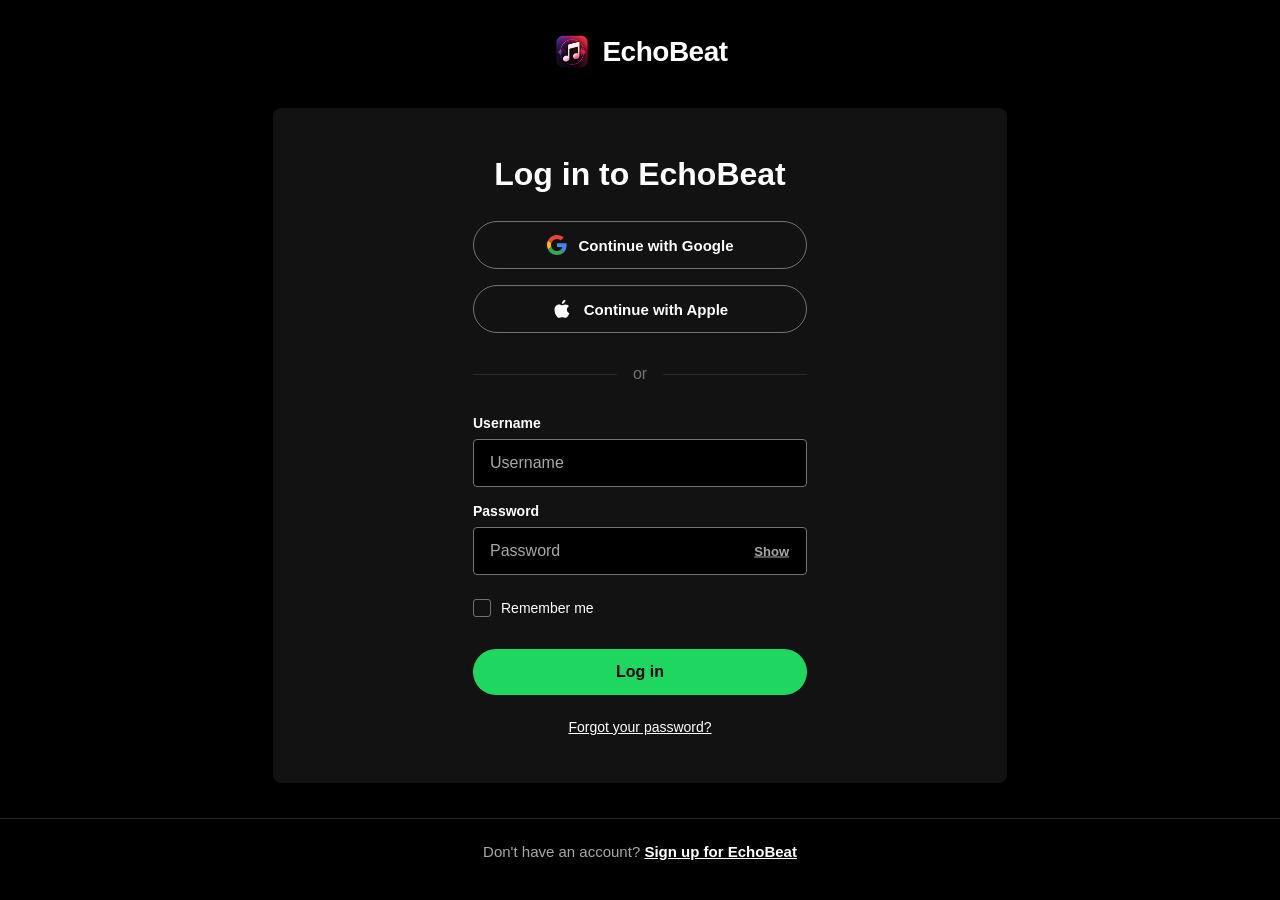
==== commit f72575a9: "chore: setup .gitignore and clean untracked files :wq# :wq:wq#" ====
--- a/index.html
+++ b/index.html
@@ -1,1260 +1,1228 @@
-<!DOCTYPE html>
-<html lang="en">
-
-<head>
-
-    <meta charset="UTF-8">
-
-    <meta name="viewport" content="width=device-width, initial-scale=1.0">
-
-    <title>EchoBeat</title>
-
-    <link rel="icon" type="image/png" href="image/EchoBeat.png">
-
-    <link rel="stylesheet" href="style.css">
-
-    <link rel="preconnect" href="https://fonts.googleapis.com">
-
-    <link rel="preconnect" href="https://fonts.gstatic.com" crossorigin>
-
-    <link href="https://fonts.googleapis.com/css2?family=Montserrat:wght@300;400;500;600;700&display=swap" rel="stylesheet">
-
-    <link rel="stylesheet" href="https://cdnjs.cloudflare.com/ajax/libs/font-awesome/6.7.2/css/all.min.css">
-
-</head>
-
-<body>
-
-    <!-- Loading Screen -->
-    <div id="loading-screen">
-        <div class="loader"></div>
-        <p>Loading EchoBeat...</p>
-    </div>
-
-    <!-- Login Page (everything the user sees before logging in lives inside this wrapper) -->
-    <div id="loginPage">
-
-        <header>
-            <div class="logo">
-                <img src="image/EchoBeat.png" alt="EchoBeat Logo">
-                <span>EchoBeat</span>
-            </div>
-        </header>
-
-        <main>
-            <div class="card">
-
-                <h1>Log in to EchoBeat</h1>
-
-                <div class="social-buttons">
-
-                    <button type="button" class="social-btn" data-provider="Google">
-                        <span class="social-icon" aria-hidden="true">
-                            <svg viewBox="0 0 48 48" width="20" height="20">
-                                <path fill="#EA4335" d="M24 9.5c3.54 0 6.71 1.22 9.21 3.6l6.85-6.85C35.9 2.38 30.47 0 24 0 14.62 0 6.51 5.38 2.56 13.22l7.98 6.19C12.43 13.72 17.74 9.5 24 9.5z"/>
-                                <path fill="#4285F4" d="M46.98 24.55c0-1.57-.15-3.09-.38-4.55H24v9.02h12.94c-.58 2.9-2.26 5.36-4.78 7.02l7.73 6c4.51-4.18 7.09-10.36 7.09-17.49z"/>
-                                <path fill="#FBBC05" d="M10.53 28.59A14.5 14.5 0 0 1 9.5 24c0-1.61.27-3.16.76-4.59l-7.98-6.19A23.94 23.94 0 0 0 0 24c0 3.9.94 7.6 2.56 10.78l7.97-6.19z"/>
-                                <path fill="#34A853" d="M24 48c6.48 0 11.93-2.13 15.89-5.81l-7.73-6c-2.15 1.45-4.92 2.3-8.16 2.3-6.26 0-11.57-4.22-13.47-9.91l-7.98 6.19C6.51 42.62 14.62 48 24 48z"/>
-                            </svg>
-                        </span>
-                        Continue with Google
-                    </button>
-
-                    <button type="button" class="social-btn" data-provider="Apple">
-                        <span class="social-icon" aria-hidden="true">
-                            <svg viewBox="0 0 384 512" width="18" height="18" fill="#ffffff">
-                                <path d="M318.7 268.7c-.2-36.7 16.4-64.4 50-84.8-18.8-26.9-47.2-41.7-84.7-44.6-35.5-2.8-74.3 20.7-88.5 20.7-15 0-49.4-19.7-76.4-19.7C63.3 141 0 184.5 0 273.6c0 26.4 4.8 53.7 14.5 81.9 12.9 37.4 59.5 129 108.1 127.5 25.4-.6 43.3-18 76.4-18 32.1 0 48.7 18 76.4 18 49 .7 91.1-83 103.9-120.5-66-31.2-60.6-91.5-60.6-93.8zM255.8 88.8c25.9-30.8 23.6-58.9 22.9-69-23 1.3-49.6 15.7-64.9 33.4-16.9 18.9-26.8 42.4-24.7 68.9 25 1.9 47.9-12.6 66.7-33.3z"/>
-                            </svg>
-                        </span>
-                        Continue with Apple
-                    </button>
-
-                    <button type="button" class="social-btn" data-provider="Facebook">
-                        <span class="social-icon" aria-hidden="true">
-                            <svg viewBox="0 0 24 24" width="20" height="20" fill="#1877F2">
-                                <path d="M22 12.06C22 6.5 17.52 2 12 2S2 6.5 2 12.06c0 5 3.66 9.15 8.44 9.94v-7.03H7.9v-2.91h2.54V9.85c0-2.5 1.49-3.89 3.78-3.89 1.09 0 2.24.2 2.24.2v2.46h-1.26c-1.24 0-1.63.77-1.63 1.56v1.88h2.78l-.44 2.91h-2.34V22c4.78-.79 8.44-4.94 8.44-9.94z"/>
-                            </svg>
-                        </span>
-                        Continue with Facebook
-                    </button>
-
-                </div>
-
-                <div class="divider">or</div>
-
-                <form id="loginForm" novalidate>
-
-                    <div class="field">
-                        <label for="username">Gmail address</label>
-
-                        <input
-                            type="email"
-                            id="username"
-                            name="username"
-                            autocomplete="email"
-                            placeholder="yourname@gmail.com"
-                            inputmode="email"
-                        >
-
-                        <div class="error-msg" id="usernameError">
-                            <img src="image/error.png" alt="Error">
-                            <span>Please enter your Gmail address.</span>
-                        </div>
-                    </div>
-
-                    <div class="field">
-                        <label for="password">Password</label>
-
-                        <div class="password-wrap">
-                            <input
-                                type="password"
-                                id="password"
-                                name="password"
-                                autocomplete="current-password"
-                                placeholder="Password"
-                            >
-
-                            <button type="button" class="toggle-pass" id="togglePass">
-                                Show
-                            </button>
-                        </div>
-
-                        <div class="error-msg" id="passwordError">
-                            <img src="image/error.png" alt="Error">
-                            <span>Please enter your password.</span>
-                        </div>
-                    </div>
-
-                    <div class="remember-row">
-                        <input type="checkbox" class="checkbox" id="remember">
-                        <label for="remember">Remember me</label>
-                    </div>
-
-                    <button type="submit" class="submit-btn" id="submitBtn">
-                        Log in
-                    </button>
-
-                    <a href="#" class="forgot-link" id="forgotLink">
-                        Forgot your password?
-                    </a>
-
-                </form>
-
-            </div>
-        </main>
-
-        <footer>
-            <p>
-                Don't have an account?
-                <a href="#" id="signupLink">Sign up for EchoBeat</a>
-            </p>
-        </footer>
-
-        <div class="toast" id="toast">
-            Logged in successfully
-        </div>
-
-    </div>
-    <!-- /#loginPage -->
-<!-- ================= SIGN UP PAGE ================= -->
-<div id="signupPage" class="signup-page" style="display: none;">
-
-    <!-- EchoBeat Logo -->
-    <div class="signup-logo">
-        <img src="image/EchoBeat.png" alt="EchoBeat Logo">
-    </div>
-
-    <!-- Sign Up Container -->
-    <div class="signup-container">
-
-        <h1>Sign up to<br>start listening</h1>
-
-        <!-- Email Form -->
-        <form id="signupForm" novalidate>
-
-            <div class="field">
-                <label for="signupEmail">Email address</label>
-
-                <input
-                    type="email"
-                    id="signupEmail"
-                    placeholder="name@domain.com"
-                    autocomplete="email"
-                >
-
-                <div class="error-msg" id="signupEmailError">
-                    <img src="image/error.png" alt="Error">
-                    <span>Please enter a valid email address.</span>
-                </div>
-            </div>
-
-            <button type="submit" class="signup-next-btn" id="signupSubmitBtn">
-                Next
-            </button>
-
-        </form>
-
-
-        <!-- OR Divider -->
-        <div class="signup-or">
-            <span></span>
-            <p>or</p>
-            <span></span>
-        </div>
-
-
-        <!-- Social Sign Up Buttons -->
-        <div class="signup-social-buttons">
-
-            <!-- Phone -->
-            <button type="button" class="signup-option-btn" id="phoneSignupBtn">
-                <span class="signup-option-icon">📱</span>
-                <span>Sign up with phone number</span>
-            </button>
-
-            <!-- Google -->
-            <button type="button" class="signup-option-btn signup-social-btn"
-                    data-provider="Google">
-                <span class="social-icon">
-                    <!-- Use the same Google SVG as your login page -->
-                    <svg viewBox="0 0 48 48" width="22" height="22">
-                        <path fill="#EA4335"
-                            d="M24 9.5c3.54 0 6.72 1.22 9.22 3.22l6.85-6.85C35.91 2.05 30.31 0 24 0 14.62 0 6.51 5.38 2.56 13.22l7.98 6.19C12.43 13.72 17.74 9.5 24 9.5z"/>
-                        <path fill="#4285F4"
-                            d="M46.98 24.55c0-1.57-.15-3.09-.38-4.55H24v9.02h12.94c-.58 2.9-2.26 5.36-4.78 7.02l7.73 6c4.51-4.18 7.09-10.36 7.09-17.49z"/>
-                        <path fill="#FBBC05"
-                            d="M10.53 28.59A14.5 14.5 0 0 1 9.5 24c0-1.61.27-3.16.76-4.59l-7.98-6.19A23.94 23.94 0 0 0 0 24c0 3.9.94 7.6 2.56 10.78l7.97-6.19z"/>
-                        <path fill="#34A853"
-                            d="M24 48c6.48 0 11.93-2.13 15.89-5.81l-7.73-6c-2.15 1.45-4.92 2.3-8.16 2.3-6.26 0-11.57-4.22-13.47-9.91l-7.98 6.19C6.51 42.62 14.62 48 24 48z"/>
-                    </svg>
-                </span>
-                <span>Sign up with Google</span>
-            </button>
-
-            <!-- Apple -->
-            <button type="button" class="signup-option-btn signup-social-btn"
-                    data-provider="Apple">
-                <span class="social-icon">
-                    <svg viewBox="0 0 384 512" width="20" height="20" fill="currentColor">
-                        <path d="M318.7 268.7c-.2-36.7 16.4-64.4 50-84.8-18.8-26.9-47.2-41.7-84.7-44.6-35.5-2.8-74.3 20.7-88.5 20.7-15 0-49.4-19.7-76.4-19.7C63.3 141 0 184.5 0 273.6c0 26.4 4.8 53.7 14.5 81.9 12.9 37.4 59.5 129 108.1 127.5 25.4-.6 43.3-18 76.4-18 32.1 0 48.7 18 76.4 18 49 .7 91.1-83 103.9-120.5-66-31.2-60.6-91.5-60.6-93.8zM255.8 88.8c25.9-30.8 23.6-58.9 22.9-69-23 1.3-49.6 15.7-64.9 33.4-16.9 18.9-26.8 42.4-24.7 68.9 1.9 47.9-12.6 66.7-33.3z"/>
-                    </svg>
-                </span>
-                <span>Sign up with Apple</span>
-            </button>
-
-        </div>
-
-    </div>
-
-</div>
-<!-- ================= END SIGN UP PAGE ================= -->
-    <!-- Main App (hidden until login succeeds) -->
-    <div class="app" id="mainApp">
-
-        <aside class="sidebar">
-
-            <div class="top-icons">
-
-                <div class="dot-menu">
-                    <i class="fa-solid fa-ellipsis"></i>
-                </div>
-
-                <div class="nav-icon">
-                    <i class="fa-solid fa-house"></i>
-                </div>
-
-                <div class="nav-icon">
-                    <i class="fa-solid fa-magnifying-glass"></i>
-                </div>
-
-                <div class="divider"></div>
-
-                <div class="nav-icon">
-                    <i class="fa-solid fa-plus"></i>
-                </div>
-
-            </div>
-
-            <div class="library">
-
-                <div class="library-icon active">
-                    <i class="fa-solid fa-bookmark"></i>
-                </div>
-
-                <img src="image/Liked.jpg" class="playlist">
-
-                <img src="image/MyPlaylist.jpg" class="playlist">
-
-                <img src="image/Pop.jpg" class="playlist">
-
-                <img src="image/Techno.jpg" class="playlist">
-
-                <img src="image/Shuffle.jpg" class="playlist">
-
-                <img src="image/Thinking.jpg" class="playlist">
-
-            </div>
-
-        </aside>
-
-        <main class="main">
-
-            <header class="header">
-
-                <div class="header-left">
-
-                    <div class="nav-btn">
-                        <i class="fa-solid fa-chevron-left"></i>
-                    </div>
-                </div>
-
-                <div class="header-center">
-
-                    <div class="search-bar">
-
-                        <i class="fa-solid fa-magnifying-glass"></i>
-
-                        <input type="text" placeholder="What do you want to play?">
-
-                        <div class="search-divider"></div>
-
-                        <i class="fa-solid fa-box-archive"></i>
-
-                    </div>
-
-                </div>
-
-                <div class="header-right">
-
-                    <div class="header-icon">
-                        <i class="fa-regular fa-bell"></i>
-                    </div>
-
-                    <div class="header-icon">
-                        <i class="fa-solid fa-user-group"></i>
-                    </div>
-
-                    <div class="profile-wrap" id="profileWrap">
-                        <button class="profile" id="profileBtn" aria-haspopup="true" aria-expanded="false">EB</button>
-
-                        <div class="profile-dropdown" id="profileDropdown">
-                            <button type="button" data-action="profile">
-                                <i class="fa-regular fa-user"></i> Profile
-                            </button>
-                            <button type="button" data-action="settings">
-                                <i class="fa-solid fa-gear"></i> Account Settings
-                            </button>
-                            <hr>
-                            <button type="button" data-action="logout">
-                                <i class="fa-solid fa-right-from-bracket"></i> Sign out
-                            </button>
-                        </div>
-                    </div>
-
-                </div>
-
-            </header>
-
-            <div class="workspace">
-
-                <section class="content">
-
-                  <div id="homeView" class="page-view">
-
-                    <div class="quick-links">
-
-                        <div class="quick-card" data-playlist="myplaylist7">
-                            <img src="image/MyPlaylist.jpg">
-                            <span>My Playlist #7</span>
-                        </div>
-
-                        <div class="quick-card" data-playlist="shuffle">
-                            <img src="image/Shuffle.jpg">
-                            <span>Shuffle & Vibe</span>
-                        </div>
-
-                        <div class="quick-card" data-playlist="technomix">
-                            <img src="image/Techno.jpg">
-                            <span>TechnoMix</span>
-                        </div>
-
-                        <div class="quick-card" data-playlist="liked">
-                            <img src="image/Liked.jpg">
-                            <span>Liked Songs</span>
-                        </div>
-
-                        <div class="quick-card" data-playlist="poppart">
-                            <img src="image/Pop.jpg">
-                            <span>Pop-Party</span>
-                        </div>
-
-                        <div class="quick-card" data-playlist="thinking">
-                            <img src="image/Thinking.jpg" >
-                            <span>Thinking Out Loud</span>
-                        </div>
-
-                        <div class="quick-card" data-playlist="notion">
-                            <img src="image/Notion.jpg">
-                            <span>Notion</span>
-                        </div>
-
-                        <div class="quick-card" data-playlist="ishq">
-                            <img src="image/Ishq.jpg">
-                            <span>Ishq Di<br>Baajiyaan Radio</span>
-                        </div>
-
-                    </div>
-
-                    <!-- Workspace to be used by teammates -->
-                    <section class="popular">
-                        <div class="popular-header">
-                            <h3>Popular Hits</h3>
-                            <a href="#">Show All</a>
-                        </div>
-
-                        <div class="slider">
-                            <div class="card">
-                                <img src="image/trending.jpg" alt="Trending">
-                                <h3>Trending in INDIA</h3>
-                                <p>Every track you're listening/should be listening to</p>
-                            </div>
-                            <div class="card">
-                                <img src="image/ariana album.jpg" alt="ariana">
-                                <h3>petal</h3>
-                                <p>Album - Ariana Grande</p>
-                            </div>
-
-                            <div class="card">
-                                <img src="image/grwm.jpg" alt="grwm">
-                                <h3>#GRWM Hindi</h3>
-                                <p>Get ready because you're the main character.</p>
-                            </div>
-
-                            <div class="card">
-                                <img src="image/atif album.jpg" alt="atif album">
-                                <h3>Subah Aye Na</h3>
-                                <p>Latest Release - Atif Asalam</p>
-                            </div>
-
-                            <div class="card">
-                                <img src="image/Happy vibes.jpg" alt="happy">
-                                <h3>Happy Vibes</h3>
-                                <p>Bright, Sunny, Catchy tunes.</p>
-                            </div>
-                        </div>
-                    </section>
-
-                    <section class="recents">
-                        <div class="recents-header">
-                            <h3>Recents</h3>
-                            <a href="#">Show All</a>
-                        </div>
-
-                        <div class="slider">
-                            <div class="card">
-                                <img src="image/All the Stars.jpg" alt="All the Stars">
-                                <h3>All the Stars</h3>
-                                <p>Kendrick Lamar - SZA</p>
-                            </div>
-                            <div class="card">
-                                <img src="image/Starboy.jpg" alt="Starboy">
-                                <h3>Starboy</h3>
-                                <p>The Weeknd</p>
-                            </div>
-
-                            <div class="card">
-                                <img src="image/Blinding lights.jpg" alt="Blinding Lights">
-                                <h3>Blinding Lights</h3>
-                                <p>The Weeknd</p>
-                            </div>
-
-                            <div class="card">
-                                <img src="image/Save your tears.jpg" alt="Save Your Tears">
-                                <h3>Save Your Tears</h3>
-                                <p>The Weeknd</p>
-                            </div>
-
-                            <div class="card">
-                                <img src="image/Less than Zero.jpg" alt="Less Than Zero">
-                                <h3>Less Than Zero</h3>
-                                <p>The Weeknd</p>
-                            </div>
-                        </div>
-                    </section>
-
-                    <section class="artist">
-                        <div class="artist-header">
-                            <h3>Artist Radio</h3>
-                            <a href="#">Show All</a>
-                        </div>
-
-                        <div class="slider">
-                            <div class="card">
-                                <img src="image/Arjit singh.jpeg" alt="Arjit Singh">
-                                <h3>Arijit Singh Radio</h3>
-                                <p>with Jeet Gannguli, Pritam and more</p>
-                            </div>
-                            <div class="card">
-                                <img src="image/Diljit.jpeg" alt="Diljit Dosanjh">
-                                <h3>Diljit Dosanjh Radio</h3>
-                                <p>with Harrdy Sandhu, Sidhu Moose Wala and more</p>
-                            </div>
-
-                            <div class="card">
-                                <img src="image/Shreya.jpeg" alt="Shreya Ghoshal">
-                                <h3>Shreya Ghoshal Radio</h3>
-                                <p>with A.R Rahman, Vishal-Shekar and more</p>
-                            </div>
-
-                            <div class="card">
-                                <img src="image/Atif.jpeg" alt="Atif Asalam">
-                                <h3>Atif Aslam Radio</h3>
-                                <p>with Vishal-Shekar, Sachin-Jigar and more</p>
-                            </div>
-
-                            <div class="card">
-                                <img src="image/Karan Aujla.jpeg" alt="Karan Aujla">
-                                <h3>Karan Aujla Radio</h3>
-                                <p>with Shubh, AP Dhillon and more</p>
-                            </div>
-                        </div>
-                    </section>
-
-                    <section class="podcasts">
-
-                        <div class="popular-header">
-                            <h3>Popular Podcasts</h3>
-                            <a href="#">Show All</a>
-                        </div>
-
-                        <div class="podcast-grid">
-
-                            <div class="podcast-card">
-
-                                <div class="podcast-top">
-
-                                    <img src="image/podcast1.jpg" class="podcast-cover">
-
-                                    <div class="podcast-info">
-                                        <h3>The Psychology of Your 20s</h3>
-                                        <span>🎥 Video • Jemma Sbeg</span>
-                                    </div>
-
-                                </div>
-
-                                <img src="image/podcast1.jpg" class="episode-image">
-
-                                <p class="episode-desc">
-                                    Jun 23 • 39 min • Practical advice on relationships, career growth and navigating your twenties.
-                                </p>
-
-                            </div>
-
-                            <div class="podcast-card">
-
-                                <div class="podcast-top">
-
-                                    <img src="image/podcast2.jpg" class="podcast-cover">
-
-                                    <div class="podcast-info">
-                                        <h3>Anything Goes</h3>
-                                        <span>🎥 Video • Emma Chamberlain</span>
-                                    </div>
-
-                                </div>
-
-                                <img src="image/podcast2.jpg" class="episode-image">
-
-                                <p class="episode-desc">
-                                    Jul 31 • 50 min • Honest conversations about life, confidence and creativity.
-                                </p>
-
-                            </div>
-
-                        </div>
-
-                    </section>
-
-                  </div>
-                  <!-- /#homeView -->
-
-                  <!-- Playlist detail view -->
-                  <div id="playlistView" class="page-view" hidden>
-
-                        <button type="button" class="back-btn" data-back-to="homeView">
-                            <i class="fa-solid fa-arrow-left"></i> Back
-                        </button>
-
-                        <div class="playlist-hero">
-                            <img id="playlistCover" src="image/Liked.jpg" alt="">
-                            <div>
-                                <span class="playlist-kicker">Playlist</span>
-                                <h1 id="playlistTitle">Liked Songs</h1>
-                                <p id="playlistMeta">10 songs</p>
-                                <button type="button" class="play-all-btn" id="playAllBtn">
-                                    <i class="fa-solid fa-play"></i> Play
-                                </button>
-                            </div>
-                        </div>
-
-                        <div class="track-list" id="trackList"></div>
-
-                  </div>
-
-                  <!-- Profile view -->
-                  <div id="profileView" class="page-view" hidden>
-
-                        <button type="button" class="back-btn" data-back-to="homeView">
-                            <i class="fa-solid fa-arrow-left"></i> Back
-                        </button>
-
-                        <div class="profile-page">
-
-    <!-- Profile header -->
-    <div class="profile-header">
-        <div class="profile-avatar-lg" id="profileAvatarLg">E</div>
-
-        <div class="profile-info">
-            <p class="profile-label">Profile</p>
-            <h1 id="profileEmail">you@gmail.com</h1>
-            <p class="profile-sub">EchoBeat Free Plan</p>
-        </div>
-    </div>
-
-
-    <!-- Top Artists -->
-    <section class="profile-section">
-        <div class="profile-section-header">
-            <div style="color: white;">
-                <h2>Top artists this month</h2>
-                <p>Only visible to you</p>
-            </div>
-            <button class="show-all-btn">Show all</button>
-        </div>
-
-        <div class="top-artists-grid">
-
-            <div class="top-artist">
-                <img src="image/Arjit singh.jpeg" alt="Arijit Singh">
-                <h3>Arijit Singh</h3>
-                <p>Artist</p>
-            </div>
-
-            <div class="top-artist">
-                <img src="image/Diljit.jpeg" alt="Diljit Dosanjh">
-                <h3>Diljit Dosanjh</h3>
-                <p>Artist</p>
-            </div>
-
-            <div class="top-artist">
-                <img src="image/Shreya.jpeg" alt="Shreya Ghoshal">
-                <h3>Shreya Ghoshal</h3>
-                <p>Artist</p>
-            </div>
-
-            <div class="top-artist">
-                <img src="image/Atif.jpeg" alt="Atif Aslam">
-                <h3>Atif Aslam</h3>
-                <p>Artist</p>
-            </div>
-
-            <div class="top-artist">
-                <img src="image/Karan Aujla.jpeg" alt="Karan Aujla">
-                <h3>Karan Aujla</h3>
-                <p>Artist</p>
-            </div>
-
-        </div>
-    </section>
-
-
-    <!-- Top Tracks -->
-    <section class="profile-section">
-        <div class="profile-section-header">
-            <div style="color: white;">
-                <h2>Top tracks this month</h2>
-                <p>Only visible to you</p>
-            </div>
-            <button class="show-all-btn">Show all</button>
-        </div>
-
-        <div class="top-tracks">
-
-            <div class="top-track">
-                <span class="track-number">1</span>
-                <img src="image/songs/Iktara.jpg" alt="Iktara">
-                <div class="top-track-info">
-                    <h3>Iktara</h3>
-                    <p>Kavita Seth</p>
-                </div>
-                <span class="track-album">Iktara</span>
-            </div>
-
-            <div class="top-track">
-                <span class="track-number">2</span>
-                <img src="image/songs/Husn.jpg" alt="Husn">
-                <div class="top-track-info">
-                    <h3>Husn</h3>
-                    <p>Anuv Jain</p>
-                </div>
-                <span class="track-album">Husn</span>
-            </div>
-
-            <div class="top-track">
-                <span class="track-number">3</span>
-                <img src="image/songs/Kasoor.jpg" alt="Kasoor">
-                <div class="top-track-info">
-                    <h3>Kasoor</h3>
-                    <p>Prateek Kuhad</p>
-                </div>
-                <span class="track-album">Kasoor</span>
-            </div>
-
-            <div class="top-track">
-                <span class="track-number">4</span>
-                <img src="image/songs/Golden Hour.jpg" alt="Golden Hour">
-                <div class="top-track-info">
-                    <h3>Golden Hour</h3>
-                    <p>JVKE</p>
-                </div>
-                <span class="track-album">Golden Hour</span>
-            </div>
-
-            <div class="top-track">
-                <span class="track-number">5</span>
-                <img src="image/songs/Daylight.jpg" alt="Daylight">
-                <div class="top-track-info">
-                    <h3>Daylight</h3>
-                    <p>David Kushner</p>
-                </div>
-                <span class="track-album">Daylight</span>
-            </div>
-
-        </div>
-    </section>
-
-
-    <!-- EchoBeat Footer -->
-    <footer class="app-footer">
-
-        <div class="footer-main">
-
-            <div class="footer-column">
-                <h4>Company</h4>
-                <a href="#">About</a>
-                <a href="#">Jobs</a>
-                <a href="#">For the Record</a>
-            </div>
-
-            <div class="footer-column">
-                <h4>Communities</h4>
-                <a href="#">For Artists</a>
-                <a href="#">Developers</a>
-                <a href="#">Advertising</a>
-                <a href="#">Investors</a>
-            </div>
-
-            <div class="footer-column">
-                <h4>Useful links</h4>
-                <a href="#">Support</a>
-                <a href="#">Free Mobile App</a>
-                <a href="#">Popular by Country</a>
-                <a href="#">Import your music</a>
-            </div>
-
-            <div class="footer-column">
-                <h4>EchoBeat Plans</h4>
-                <a href="#">Premium</a>
-                <a href="#">Student</a>
-                <a href="#">Free</a>
-            </div>
-
-            <div class="footer-socials">
-                <a href="#" aria-label="Instagram">
-                    <i class="fa-brands fa-instagram"></i>
-                </a>
-                <a href="#" aria-label="X">
-                    <i class="fa-brands fa-x-twitter"></i>
-                </a>
-                <a href="#" aria-label="Facebook">
-                    <i class="fa-brands fa-facebook-f"></i>
-                </a>
-            </div>
-
-        </div>
-
-        <div class="footer-bottom">
-            <div class="footer-legal">
-                <a href="#">Legal</a>
-                <a href="#">Safety & Privacy</a>
-                <a href="#">Privacy Policy</a>
-                <a href="#">Cookies</a>
-                <a href="#">Accessibility</a>
-            </div>
-
-            <p>© 2026 EchoBeat</p>
-        </div>
-
-    </footer>
-
-</div>
-
-                  </div>
-
-                  <!-- Account settings view -->
-                  <div id="settingsView" class="page-view" hidden>
-
-                        <button type="button" class="back-btn" data-back-to="homeView">
-                            <i class="fa-solid fa-arrow-left"></i> Back
-                        </button>
-
-                        <h1 class="settings-title">Account Settings</h1>
-
-                        <div class="setting-row">
-                            <div>
-                                <h4>Light theme</h4>
-                                <p>Switch EchoBeat between dark and light appearance</p>
-                            </div>
-                            <label class="switch">
-                                <input type="checkbox" id="themeToggle">
-                                <span class="slider"></span>
-                            </label>
-                        </div>
-
-                        <div class="setting-row">
-                            <div>
-                                <h4>Autoplay</h4>
-                                <p>Keep the music going with similar songs</p>
-                            </div>
-                            <label class="switch">
-                                <input type="checkbox" id="autoplayToggle" checked>
-                                <span class="slider"></span>
-                            </label>
-                        </div>
-
-                        <div class="setting-row">
-                            <div>
-                                <h4>Show explicit content</h4>
-                                <p>Allow explicit songs and podcasts to play</p>
-                            </div>
-                            <label class="switch">
-                                <input type="checkbox" id="explicitToggle" checked>
-                                <span class="slider"></span>
-                            </label>
-                        </div>
-
-                        <div class="setting-row">
-                            <div>
-                                <h4>Notifications</h4>
-                                <p>Get notified about new releases from artists you follow</p>
-                            </div>
-                            <label class="switch">
-                                <input type="checkbox" id="notifToggle" checked>
-                                <span class="slider"></span>
-                            </label>
-                        </div>
-
-                        <div class="setting-row">
-                            <div>
-                                <h4>Data saver</h4>
-                                <p>Reduce data usage while streaming</p>
-                            </div>
-                            <label class="switch">
-                                <input type="checkbox" id="dataSaverToggle">
-                                <span class="slider"></span>
-                            </label>
-                        </div>
-
-                        <div class="setting-row">
-                            <div>
-                                <h4>Crossfade</h4>
-                                <p>Blend the end of one song with the start of the next</p>
-                            </div>
-                            <label class="switch">
-                                <input type="checkbox" id="crossfadeToggle">
-                                <span class="slider"></span>
-                            </label>
-                        </div>
-
-                        <div class="setting-row">
-                            <div>
-                                <h4>Private session</h4>
-                                <p>Listen without it affecting your recommendations</p>
-                            </div>
-                            <label class="switch">
-                                <input type="checkbox" id="privateToggle">
-                                <span class="slider"></span>
-                            </label>
-                        </div>
-
-                  </div>
-
-                </section>
-
-                <aside class="right-sidebar">
-
-                    <div class="right-sidebar-header">
-
-                        <h2>Now Playing</h2>
-
-                        <div class="right-sidebar-actions">
-
-                            <i class="fa-solid fa-expand"></i>
-
-                            <i class="fa-solid fa-ellipsis"></i>
-
-                        </div>
-
-                    </div>
-
-                    <div class="now-playing-card">
-
-                        <img src="image/All the Stars.jpg" alt="Album Cover" class="album-cover">
-
-                        <div class="song-details">
-
-                            <div class="song-text">
-
-                                <h3>All The Stars (with SZA)</h3>
-
-                                <p>Kendrick Lamar, SZA</p>
-
-                            </div>
-
-                            <div class="song-icons">
-
-                                <i class="fa-solid fa-circle-check"></i>
-
-                                <i class="fa-regular fa-heart"></i>
-
-                            </div>
-
-                        </div>
-
-                        <button class="video-btn">
-                            <i class="fa-regular fa-circle-play"></i>
-                            Switch to video
-                        </button>
-
-                    </div>
-
-                    <div class="artist-card">
-
-                        <div class="artist-header">
-
-                            <h3>About the artist</h3>
-
-                        </div>
-
-                        <img src="image/The weeknd.jpg" alt="The Weeknd" class="artist-banner">
-
-                        <div class="artist-info">
-
-                            <div class="artist-top">
-
-                                <h3>The Weeknd</h3>
-
-                                <button class="follow-btn">Follow</button>
-
-                            </div>
-
-                            <p class="monthly-listeners">
-                                118,432,491 monthly listeners
-                            </p>
-
-                            <p class="artist-description">
-                                Canadian singer, songwriter and producer known for blending R&B, synth-pop and alternative music into a globally recognized sound.
-                            </p>
-
-                        </div>
-
-                    </div>
-
-                    <div class="credits-card">
-
-                        <div class="card-header">
-
-                            <h3>Credits</h3>
-
-                            <a href="#">Show all</a>
-
-                        </div>
-
-                        <div class="credit-item">
-
-                            <div>
-
-                                <h4>The Weeknd</h4>
-
-                                <p>Primary Artist</p>
-
-                            </div>
-
-                            <button class="follow-btn">Follow</button>
-
-                        </div>
-
-                        <div class="credit-item">
-
-                            <div>
-
-                                <h4>Max Martin</h4>
-
-                                <p>Producer</p>
-
-                            </div>
-
-                            <button class="follow-btn">Follow</button>
-
-                        </div>
-
-                        <div class="credit-item">
-
-                            <div>
-
-                                <h4>Oscar Holter</h4>
-
-                                <p>Composer</p>
-
-                            </div>
-
-                            <button class="follow-btn">Follow</button>
-
-                        </div>
-
-                    </div>
-
-                    <div class="videos-card">
-
-                        <div class="card-header">
-
-                            <h3>Related music videos</h3>
-
-                        </div>
-
-                        <div class="video-grid">
-
-                            <div class="video-item">
-
-                                <img src="image/Starboy.jpg" alt="Starboy">
-
-                                <p>Starboy</p>
-
-                            </div>
-
-                            <div class="video-item">
-
-                                <img src="image/Blinding lights.jpg" alt="Blinding Lights">
-
-                                <p>Blinding Lights</p>
-
-                            </div>
-
-                        </div>
-
-                    </div>
-
-                    <div class="queue-card">
-
-                        <div class="card-header">
-
-                            <h3>Next in queue</h3>
-
-                            <a href="#">Open queue</a>
-
-                        </div>
-
-                        <div class="queue-item">
-
-                            <img src="image/Starboy.jpg" alt="Starboy">
-
-                            <div>
-
-                                <h4>Starboy</h4>
-
-                                <p>The Weeknd, Daft Punk</p>
-
-                            </div>
-
-                        </div>
-
-                        <div class="queue-item">
-
-                            <img src="image/Save your tears.jpg" alt="Save Your Tears">
-
-                            <div>
-
-                                <h4>Save Your Tears</h4>
-
-                                <p>The Weeknd</p>
-
-                            </div>
-
-                        </div>
-
-                        <div class="queue-item">
-
-                            <img src="image/Less than Zero.jpg" alt="Less Than Zero">
-
-                            <div>
-
-                                <h4>Less Than Zero</h4>
-
-                                <p>The Weeknd</p>
-
-                            </div>
-
-                        </div>
-
-                    </div>
-
-                </aside>
-
-            </div>
-
-            <div class="music-player">
-
-                <div class="player-left">
-
-                    <img src="image/All the Stars.jpg" alt="Now Playing">
-
-                    <div class="track-details">
-
-                        <h4>All The Stars (with SZA)</h4>
-
-                        <p>Kendrick Lamar, SZA</p>
-
-                    </div>
-
-                    <i class="fa-regular fa-heart"></i>
-
-                </div>
-
-                <div class="player-center">
-
-                    <div class="player-controls">
-
-                        <i class="fa-solid fa-shuffle"></i>
-
-                        <i class="fa-solid fa-backward-step"></i>
-
-                        <button class="play-btn">
-                            <i class="fa-solid fa-play"></i>
-                        </button>
-
-                        <i class="fa-solid fa-forward-step"></i>
-
-                        <i class="fa-solid fa-repeat"></i>
-
-                    </div>
-
-                    <div class="progress-bar">
-
-                        <span>1:27</span>
-
-                        <div class="progress-track">
-
-                            <div class="progress-fill"></div>
-
-                        </div>
-
-                        <span>3:52</span>
-
-                    </div>
-
-                </div>
-
-                <div class="player-right">
-
-                    <i class="fa-solid fa-microphone"></i>
-
-                    <i class="fa-solid fa-list"></i>
-
-                    <i class="fa-solid fa-laptop"></i>
-
-                    <i class="fa-solid fa-volume-high"></i>
-
-                    <div class="volume-track">
-
-                        <div class="volume-fill"></div>
-
-                    </div>
-
-                    <i class="fa-solid fa-expand"></i>
-
-                </div>
-
-            </div>
-
-        </main>
-
-    </div>
-    <!-- /#mainApp -->
-
-    <!-- Video player modal -->
-    <div id="videoModal" class="video-modal" hidden>
-        <div class="video-modal-inner">
-            <button type="button" class="video-modal-close" id="videoModalClose">
-                <i class="fa-solid fa-xmark"></i>
-            </button>
-            <video id="videoPlayer" controls></video>
-        </div>
-    </div>
-
-    <!-- Phone number login (reached via "Forgot your password?") -->
-    <div id="phoneLoginScreen" style="display:none;">
-
-        <header>
-            <div class="logo">
-                <img src="image/EchoBeat.png" alt="EchoBeat Logo">
-                <span>EchoBeat</span>
-            </div>
-        </header>
-
-        <main>
-            <div class="card">
-
-                <h1>Log in with phone</h1>
-                <p class="phone-sub">Enter your 10-digit mobile number and we'll send you a verification link.</p>
-
-                <form id="phoneForm" novalidate>
-
-                    <div class="field">
-                        <label for="phoneNumber">Phone number</label>
-                        <input
-                            type="tel"
-                            id="phoneNumber"
-                            name="phoneNumber"
-                            inputmode="numeric"
-                            maxlength="10"
-                            autocomplete="tel"
-                            placeholder="10-digit mobile number"
-                        >
-                        <div class="error-msg" id="phoneError">
-                            <img src="image/error.png" alt="Error">
-                            <span>Enter a valid 10-digit phone number.</span>
-                        </div>
-                    </div>
-
-                    <button type="submit" class="submit-btn" id="phoneSubmitBtn">
-                        Send verification link
-                    </button>
-
-                    <p class="phone-status" id="phoneStatus"></p>
-
-                    <a href="#" class="forgot-link" id="backToLoginLink">
-                        Back to login
-                    </a>
-
-                </form>
-
-            </div>
-        </main>
-
-    </div>
-
-    <script src="script.js"></script>
-
-</body>
-
-</html>
+<!DOCTYPE html>
+<html lang="en">
+
+<head>
+
+    <meta charset="UTF-8">
+
+    <meta name="viewport" content="width=device-width, initial-scale=1.0">
+
+    <title>EchoBeat</title>
+
+    <link rel="icon" type="image/png" href="image/EchoBeat.png">
+
+    <link rel="stylesheet" href="style.css">
+
+    <link rel="preconnect" href="https://fonts.googleapis.com">
+
+    <link rel="preconnect" href="https://fonts.gstatic.com" crossorigin>
+
+    <link href="https://fonts.googleapis.com/css2?family=Montserrat:wght@300;400;500;600;700&display=swap" rel="stylesheet">
+
+    <link rel="stylesheet" href="https://cdnjs.cloudflare.com/ajax/libs/font-awesome/6.7.2/css/all.min.css">
+
+</head>
+
+<body>
+
+    <!-- Loading Screen -->
+    <div id="loading-screen">
+        <div class="loader"></div>
+        <p>Loading EchoBeat...</p>
+    </div>
+
+    <!-- ================= LOGIN ================= -->
+    <div id="loginPage" class="auth-screen">
+
+        <div class="auth-logo">
+            <img src="image/EchoBeat.png" alt="EchoBeat Logo">
+            <span>EchoBeat</span>
+        </div>
+
+        <div class="auth-body">
+            <div class="auth-card">
+
+                <h1>Log in to EchoBeat</h1>
+
+                <div class="social-buttons">
+
+                    <button type="button" class="social-btn" data-provider="Google">
+                        <span class="social-icon" aria-hidden="true">
+                            <svg viewBox="0 0 48 48" width="20" height="20">
+                                <path fill="#EA4335" d="M24 9.5c3.54 0 6.71 1.22 9.21 3.6l6.85-6.85C35.9 2.38 30.47 0 24 0 14.62 0 6.51 5.38 2.56 13.22l7.98 6.19C12.43 13.72 17.74 9.5 24 9.5z"/>
+                                <path fill="#4285F4" d="M46.98 24.55c0-1.57-.15-3.09-.38-4.55H24v9.02h12.94c-.58 2.9-2.26 5.36-4.78 7.02l7.73 6c4.51-4.18 7.09-10.36 7.09-17.49z"/>
+                                <path fill="#FBBC05" d="M10.53 28.59A14.5 14.5 0 0 1 9.5 24c0-1.61.27-3.16.76-4.59l-7.98-6.19A23.94 23.94 0 0 0 0 24c0 3.9.94 7.6 2.56 10.78l7.97-6.19z"/>
+                                <path fill="#34A853" d="M24 48c6.48 0 11.93-2.13 15.89-5.81l-7.73-6c-2.15 1.45-4.92 2.3-8.16 2.3-6.26 0-11.57-4.22-13.47-9.91l-7.98 6.19C6.51 42.62 14.62 48 24 48z"/>
+                            </svg>
+                        </span>
+                        Continue with Google
+                    </button>
+
+                    <button type="button" class="social-btn" data-provider="Apple">
+                        <span class="social-icon" aria-hidden="true">
+                            <svg viewBox="0 0 384 512" width="18" height="18" fill="currentColor">
+                                <path d="M318.7 268.7c-.2-36.7 16.4-64.4 50-84.8-18.8-26.9-47.2-41.7-84.7-44.6-35.5-2.8-74.3 20.7-88.5 20.7-15 0-49.4-19.7-76.4-19.7C63.3 141 0 184.5 0 273.6c0 26.4 4.8 53.7 14.5 81.9 12.9 37.4 59.5 129 108.1 127.5 25.4-.6 43.3-18 76.4-18 32.1 0 48.7 18 76.4 18 49 .7 91.1-83 103.9-120.5-66-31.2-60.6-91.5-60.6-93.8zM255.8 88.8c25.9-30.8 23.6-58.9 22.9-69-23 1.3-49.6 15.7-64.9 33.4-16.9 18.9-26.8 42.4-24.7 68.9 25 1.9 47.9-12.6 66.7-33.3z"/>
+                            </svg>
+                        </span>
+                        Continue with Apple
+                    </button>
+
+                </div>
+
+                <div class="divider">or</div>
+
+                <form id="loginForm" novalidate>
+
+                    <div class="field">
+                        <label for="username">Username</label>
+
+                        <input
+                            type="text"
+                            id="username"
+                            name="username"
+                            autocomplete="username"
+                            placeholder="Username"
+                        >
+
+                        <div class="error-msg" id="usernameError">
+                            
+                            <span>Please enter your username.</span>
+                        </div>
+                    </div>
+
+                    <div class="field">
+                        <label for="password">Password</label>
+
+                        <div class="password-wrap">
+                            <input
+                                type="password"
+                                id="password"
+                                name="password"
+                                autocomplete="current-password"
+                                placeholder="Password"
+                            >
+
+                            <button type="button" class="toggle-pass" data-target="password">Show</button>
+                        </div>
+
+                        <div class="error-msg" id="passwordError">
+                            
+                            <span>Please enter your password.</span>
+                        </div>
+                    </div>
+
+                    <div class="remember-row">
+                        <input type="checkbox" class="checkbox" id="remember">
+                        <label for="remember">Remember me</label>
+                    </div>
+
+                    <button type="submit" class="submit-btn" id="submitBtn">Log in</button>
+
+                    <a href="#" class="forgot-link" id="forgotLink">Forgot your password?</a>
+
+                </form>
+
+            </div>
+        </div>
+
+        <div class="auth-footer">
+            <p>
+                Don't have an account?
+                <a href="#" id="signupLink">Sign up for EchoBeat</a>
+            </p>
+        </div>
+
+    </div>
+    <!-- /#loginPage -->
+
+
+    <!-- ================= GOOGLE / APPLE LOGIN ================= -->
+    <div id="providerPage" class="auth-screen" style="display:none;">
+
+        <div class="auth-logo">
+            <img src="image/EchoBeat.png" alt="EchoBeat Logo">
+            <span>EchoBeat</span>
+        </div>
+
+        <div class="auth-body">
+            <div class="auth-card auth-card-narrow">
+
+                <div class="provider-icon" id="providerIcon"></div>
+
+                <h1 id="providerTitle">Continue with Google</h1>
+                <p class="auth-sub">Enter your details to log in.</p>
+
+                <form id="providerForm" novalidate>
+
+                    <div class="field">
+                        <label for="providerId" id="providerIdLabel">Gmail address</label>
+                        <input
+                            type="email"
+                            id="providerId"
+                            autocomplete="email"
+                            placeholder="yourname@gmail.com"
+                        >
+                        <div class="error-msg" id="providerIdError">
+                            
+                            <span></span>
+                        </div>
+                    </div>
+
+                    <div class="field">
+                        <label for="providerPassword">Password</label>
+                        <div class="password-wrap">
+                            <input
+                                type="password"
+                                id="providerPassword"
+                                autocomplete="current-password"
+                                placeholder="Password"
+                            >
+                            <button type="button" class="toggle-pass" data-target="providerPassword">Show</button>
+                        </div>
+                        <div class="error-msg" id="providerPasswordError">
+                            
+                            
+                            <span>Please enter your password.</span>
+                        </div>
+                    </div>
+
+                    <button type="submit" class="submit-btn" id="providerSubmitBtn">Log in</button>
+
+                    <a href="#" class="forgot-link" id="providerBackLink">Back to login</a>
+
+                </form>
+
+            </div>
+        </div>
+
+    </div>
+    <!-- /#providerPage -->
+
+
+    <!-- ================= FORGOT PASSWORD (PHONE NUMBER) ================= -->
+    <div id="phoneLoginScreen" class="auth-screen" style="display:none;">
+
+        <div class="auth-logo">
+            <img src="image/EchoBeat.png" alt="EchoBeat Logo">
+            <span>EchoBeat</span>
+        </div>
+
+        <div class="auth-body">
+            <div class="auth-card auth-card-narrow">
+
+                <h1>Reset your password</h1>
+                <p class="auth-sub">Enter your 10-digit mobile number and we'll send you a verification link.</p>
+
+                <form id="phoneForm" novalidate>
+
+                    <div class="field">
+                        <label for="phoneNumber">Phone number</label>
+                        <input
+                            type="tel"
+                            id="phoneNumber"
+                            name="phoneNumber"
+                            inputmode="numeric"
+                            maxlength="10"
+                            autocomplete="tel"
+                            placeholder="10-digit mobile number"
+                        >
+                        <div class="error-msg" id="phoneError">
+                            
+                            <span>Enter a valid 10-digit phone number.</span>
+                        </div>
+                    </div>
+
+                    <button type="submit" class="submit-btn" id="phoneSubmitBtn">Send verification link</button>
+
+                    <p class="phone-status" id="phoneStatus"></p>
+
+                    <a href="#" class="forgot-link" id="backToLoginLink">Back to login</a>
+
+                </form>
+
+            </div>
+        </div>
+
+    </div>
+    <!-- /#phoneLoginScreen -->
+
+
+    <!-- ================= SIGN UP ================= -->
+    <div id="signupPage" class="auth-screen" style="display:none;">
+
+        <div class="auth-logo">
+            <img src="image/EchoBeat.png" alt="EchoBeat Logo">
+            <span>EchoBeat</span>
+        </div>
+
+        <div class="auth-body">
+            <div class="auth-card auth-card-narrow">
+
+                <h1>Sign up to start listening</h1>
+
+                <form id="signupForm" novalidate>
+
+                    <div class="field">
+                        <label for="signupUsername">Username</label>
+                        <input
+                            type="text"
+                            id="signupUsername"
+                            autocomplete="username"
+                            placeholder="Choose a username"
+                            maxlength="20"
+                        >
+                        <div class="error-msg" id="signupUsernameError">
+                            
+                            <span></span>
+                        </div>
+                    </div>
+
+                    <div class="field">
+                        <label for="signupPassword">Password</label>
+                        <div class="password-wrap">
+                            <input
+                                type="password"
+                                id="signupPassword"
+                                autocomplete="new-password"
+                                placeholder="Create a password"
+                            >
+                            <button type="button" class="toggle-pass" data-target="signupPassword">Show</button>
+                        </div>
+                        <div class="error-msg" id="signupPasswordError">
+                            <
+                            <span></span>
+                        </div>
+                    </div>
+
+                    <div class="field">
+                        <label for="confirmPassword">Re-confirm password</label>
+                        <div class="password-wrap">
+                            <input
+                                type="password"
+                                id="confirmPassword"
+                                autocomplete="new-password"
+                                placeholder="Re-enter your password"
+                            >
+                            <button type="button" class="toggle-pass" data-target="confirmPassword">Show</button>
+                        </div>
+                        <div class="error-msg" id="confirmPasswordError">
+                            
+                            <span></span>
+                        </div>
+                    </div>
+
+                    <button type="submit" class="submit-btn" id="signupSubmitBtn">Sign up</button>
+
+                </form>
+
+                <p class="auth-switch">
+                    Already have an account?
+                    <a href="#" id="loginLink">Log in here</a>
+                </p>
+
+            </div>
+        </div>
+
+    </div>
+    <!-- /#signupPage -->
+
+
+    <!-- Toast (outside every screen so it shows everywhere) -->
+    <div class="toast" id="toast"></div>
+
+
+    <!-- Main App (hidden until login succeeds) -->
+    <div class="app" id="mainApp">
+
+        <aside class="sidebar">
+
+            <div class="top-icons">
+
+                <button type="button" class="nav-icon" id="createPlaylistBtn" aria-label="Create playlist" title="Create playlist">
+                    <i class="fa-solid fa-plus"></i>
+                </button>
+
+            </div>
+
+            <div class="library">
+
+                <div class="library-icon active" style="background: linear-gradient(135deg, #5b00ff 0%, #c4f0d1 100%);">
+                    <i class="fa-solid fa-heart" style="color: #ffffff;"></i>
+                </div>
+
+
+                <div id="userPlaylistSidebar" class="user-playlist-sidebar" aria-label="Your playlists"></div>
+
+            </div>
+
+        </aside>
+
+        <main class="main">
+
+            <header class="header">
+
+                <div class="header-left">
+
+                    <button type="button" class="nav-btn" id="backNavBtn" aria-label="Go back" title="Go back">
+                        <i class="fa-solid fa-chevron-left"></i>
+                    </button>
+
+                    <button type="button" class="home-btn" id="homeNavBtn" aria-label="Home" title="Home">
+                        <i class="fa-solid fa-house"></i>
+                    </button>
+                </div>
+
+               <div class="header-center">
+    <div class="search-bar">
+        <i class="fa-solid fa-magnifying-glass"></i>
+        <input type="text" id="mainSearchInput" placeholder="What do you want to play?" autocomplete="off">
+        <button type="button" id="clearSearchBtn" class="search-clear-btn" aria-label="Clear search" hidden>
+            <i class="fa-solid fa-xmark"></i>
+        </button>
+        <div class="search-divider"></div>
+        <i class="fa-solid fa-heart"></i>
+
+        <!-- Spotify-style Real-time Search Dropdown -->
+        <div id="searchResultsDropdown" class="search-results-dropdown" hidden>
+            <div class="search-section" id="bestMatchSection" hidden>
+                <h3>Best Match</h3>
+                <div id="bestMatchCard" class="best-match-card"></div>
+            </div>
+            <div class="search-section" id="songsMatchSection" hidden>
+                <h3>Songs</h3>
+                <div id="songsResultList" class="songs-result-list"></div>
+            </div>
+            <div id="noSearchResults" class="no-search-results" hidden>
+                <i class="fa-solid fa-magnifying-glass"></i>
+                <p>No results found for "<span id="noResultsQuery"></span>"</p>
+                <small>Please check spelling or try another keyword.</small>
+            </div>
+        </div>
+    </div>
+</div>
+
+
+                <div class="header-right">
+
+                    <div class="header-icon">
+                        <i class="fa-regular fa-bell"></i>
+                    </div>
+
+                    <div class="header-icon">
+                        <i class="fa-solid fa-user-group"></i>
+                    </div>
+
+                    <div class="profile-wrap" id="profileWrap">
+                        <button class="profile" id="profileBtn" aria-haspopup="true" aria-expanded="false">EB</button>
+
+                        <div class="profile-dropdown" id="profileDropdown">
+                            <button type="button" data-action="profile">
+                                <i class="fa-regular fa-user"></i> Profile
+                            </button>
+                            <button type="button" data-action="settings">
+                                <i class="fa-solid fa-gear"></i> Account Settings
+                            </button>
+                            <hr>
+                            <button type="button" data-action="logout">
+                                <i class="fa-solid fa-right-from-bracket"></i> Sign out
+                            </button>
+                        </div>
+                    </div>
+
+                </div>
+
+            </header>
+
+            <div class="workspace">
+
+                <section class="content">
+
+                  <div id="homeView" class="page-view">
+
+                    <section class="home-announcement" aria-label="Featured announcement">
+                        <div class="announcement-art">
+                            <img src="image/atif album.jpg" alt="Featured music artwork">
+                            <div class="announcement-art-copy"><span>NOW PLAYING ON</span><strong>EchoBeat</strong></div>
+                        </div>
+                        <div class="announcement-copy">
+                            <div class="announcement-byline"><img src="image/atif album.jpg" alt=""><div><strong>EchoBeat Picks</strong><span>Announcement</span></div></div>
+                            <h1>Your next favourite song starts here.</h1>
+                            <p>Discover music, build your playlists, and keep the good tunes going.</p>
+                            <button type="button" class="announcement-action" id="exploreMusicBtn">Explore music</button>
+                        </div>
+                    </section>
+
+                    <div class="home-filter-pills" role="group" aria-label="Filter home content">
+                        <button type="button" class="home-filter-pill active" data-home-filter="all">All</button>
+                        <button type="button" class="home-filter-pill" data-home-filter="music">Music</button>
+                        <button type="button" class="home-filter-pill" data-home-filter="podcasts">Podcasts</button>
+                    </div>
+
+                    <div class="quick-links" id="homeQuickLinks" aria-label="Your playlists">
+                        <div class="quick-card" data-playlist="liked">
+                            <img src="image/Liked.jpg" alt="">
+                            <span>Liked Songs</span>
+                        </div>
+                    </div>
+
+                    <section class="recommended-stations home-music-section">
+                        <div class="popular-header">
+                            <h3>Recommended Stations</h3>
+                            <a href="#" class="home-show-all">Show all</a>
+                        </div>
+                        <div class="station-grid">
+                            <article class="station-card"><img src="image/Arjit singh.jpeg" alt="Arijit Singh"><span class="station-type">RADIO</span><h4>Arijit Singh Radio</h4><p>With Jeet Gannguli, Pritam and more</p></article>
+                            <article class="station-card"><img src="image/Diljit.jpeg" alt="Diljit Dosanjh"><span class="station-type">RADIO</span><h4>Diljit Dosanjh Radio</h4><p>With Harrdy Sandhu, Sidhu Moose Wala and more</p></article>
+                            <article class="station-card"><img src="image/Shreya.jpeg" alt="Shreya Ghoshal"><span class="station-type">RADIO</span><h4>Shreya Ghoshal Radio</h4><p>With A. R. Rahman, Vishal-Shekhar and more</p></article>
+                            <article class="station-card"><img src="image/Atif.jpeg" alt="Atif Aslam"><span class="station-type">RADIO</span><h4>Atif Aslam Radio</h4><p>With Vishal-Shekhar, Sachin-Jigar and more</p></article>
+                            <article class="station-card"><img src="image/Karan Aujla.jpeg" alt="Karan Aujla"><span class="station-type">RADIO</span><h4>Karan Aujla Radio</h4><p>With Shubh, AP Dhillon and more</p></article>
+                        </div>
+                    </section>
+
+                    <!-- Workspace to be used by teammates -->
+                    <section class="popular home-music-section" id="popularHitsSection">
+                        <div class="popular-header">
+                            <h3>Popular Hits</h3>
+                            <a href="#" id="popularStationsShowAll" aria-expanded="false">Show All</a>
+                        </div>
+
+                        <div class="slider popular-station-slider" id="popularStationGrid">
+                            <article class="card popular-station-card" data-radio-station="the-weeknd" role="button" tabindex="0" aria-label="Play The Weeknd Radio">
+                                <img src="image/The weeknd.jpg" alt="The Weeknd Radio">
+                                <h3>The Weeknd Radio</h3>
+                                <p>The Weeknd, The Neighbourhood, Arctic Monkeys, Maroon 5 and more</p>
+                            </article>
+                            <article class="card popular-station-card" data-radio-station="english-pop" role="button" tabindex="0" aria-label="Play English Pop Party">
+                                <img src="image/Happy vibes.jpg" alt="English Pop Party">
+                                <h3>English Pop Party</h3>
+                                <p>Dua Lipa, Harry Styles, Charlie Puth and more</p>
+                            </article>
+                            <article class="card popular-station-card" data-radio-station="hindi-party" role="button" tabindex="0" aria-label="Play Hindi Party Anthems">
+                                <img src="image/Arjit singh.jpeg" alt="Hindi Party Anthems">
+                                <h3>Hindi Party Anthems</h3>
+                                <p>Bollywood dance-floor favourites</p>
+                            </article>
+                            <article class="card popular-station-card" data-radio-station="punjabi-party" role="button" tabindex="0" aria-label="Play Punjabi Party Anthems">
+                                <img src="image/Karan Aujla.jpeg" alt="Punjabi Party Anthems">
+                                <h3>Punjabi Party Anthems</h3>
+                                <p>Diljit Dosanjh, Karan Aujla, AP Dhillon, Shubh and more</p>
+                            </article>
+                            <article class="card popular-station-card" data-radio-station="grwm" role="button" tabindex="0" aria-label="Play GRWM">
+                                <img src="image/grwm.jpg" alt="GRWM playlist">
+                                <h3>GRWM</h3>
+                                <p>Get ready, glow up, and own the moment</p>
+                            </article>
+                        </div>
+                    </section>
+
+                    <section class="recents home-music-section" id="recentsSection">
+                        <div class="recents-header">
+                            <h3>Recents</h3>
+                            <a href="#" id="recentsShowAll">Show All</a>
+                        </div>
+                        <div class="slider" id="recentsSlider" aria-live="polite"></div>
+                    </section>
+
+                    <section class="artist">
+                        <div class="artist-header">
+                            <h3>Artist Radio</h3>
+                            <a href="#">Show All</a>
+                        </div>
+
+                        <div class="slider">
+                            <div class="card">
+                                <img src="image/Arjit singh.jpeg" alt="Arjit Singh">
+                                <h3>Arijit Singh Radio</h3>
+                                <p>with Jeet Gannguli, Pritam and more</p>
+                            </div>
+                            <div class="card">
+                                <img src="image/Diljit.jpeg" alt="Diljit Dosanjh">
+                                <h3>Diljit Dosanjh Radio</h3>
+                                <p>with Harrdy Sandhu, Sidhu Moose Wala and more</p>
+                            </div>
+
+                            <div class="card">
+                                <img src="image/Shreya.jpeg" alt="Shreya Ghoshal">
+                                <h3>Shreya Ghoshal Radio</h3>
+                                <p>with A.R Rahman, Vishal-Shekar and more</p>
+                            </div>
+
+                            <div class="card">
+                                <img src="image/Atif.jpeg" alt="Atif Asalam">
+                                <h3>Atif Aslam Radio</h3>
+                                <p>with Vishal-Shekar, Sachin-Jigar and more</p>
+                            </div>
+
+                            <div class="card">
+                                <img src="image/Karan Aujla.jpeg" alt="Karan Aujla">
+                                <h3>Karan Aujla Radio</h3>
+                                <p>with Shubh, AP Dhillon and more</p>
+                            </div>
+                        </div>
+                    </section>
+
+<!-- ================= POPULAR PODCASTS SECTION ================= -->
+<section class="podcasts home-podcast-section">
+    <div class="popular-header" style="display: flex; justify-content: space-between; align-items: center; margin-bottom: 12px;">
+        <h3 style="margin: 0; color: #ffffff; font-size: 1.3rem;">Popular Podcasts</h3>
+        <a href="#" id="homePodcastsShowAll" style="color: #b3b3b3; text-decoration: none; font-size: 0.85rem; font-weight: 600;">Show all</a>
+    </div>
+
+    <!-- Scrollable slider row matching your Recents and Artist rows -->
+    <div class="slider" id="homePodcastSlider" style="display: flex; gap: 16px; overflow-x: auto; padding: 10px 0; scrollbar-width: thin;">
+        <!-- JavaScript will dynamically render your 10 podcast cards here -->
+    </div>
+</section>
+
+
+                  </div>
+                  <!-- /#homeView -->
+
+                  <!-- Playlist detail view -->
+                  <div id="playlistView" class="page-view" hidden>
+
+                        <div class="playlist-hero">
+                            <img id="playlistCover" src="image/Liked.jpg" alt="">
+                            <div>
+                                <span class="playlist-kicker">Playlist</span>
+                                <h1 id="playlistTitle">Liked Songs</h1>
+                                <p id="playlistMeta">10 songs</p>
+                                <div class="playlist-hero-actions">
+                                    <button type="button" class="play-all-btn" id="playAllBtn">
+                                        <i class="fa-solid fa-play"></i> Play
+                                    </button>
+                                    <button type="button" class="add-songs-btn" id="addSongsBtn" hidden>
+                                        <i class="fa-solid fa-plus"></i> Add songs
+                                    </button>
+                                    <label class="playlist-search-control" for="playlistSearchInput">
+                                        <i class="fa-solid fa-magnifying-glass" aria-hidden="true"></i>
+                                        <input type="search" id="playlistSearchInput" placeholder="Search within playlist" autocomplete="off" aria-label="Search within playlist">
+                                    </label>
+                                    <div class="playlist-management" id="playlistManagement" hidden>
+                                        <button type="button" class="playlist-management-trigger" id="playlistManagementTrigger" aria-label="Manage playlist" aria-haspopup="true" aria-expanded="false" title="Manage playlist">
+                                            <i class="fa-solid fa-ellipsis"></i>
+                                        </button>
+                                        <div class="playlist-management-menu" id="playlistManagementMenu" hidden>
+                                            <button type="button" data-playlist-action="rename"><i class="fa-solid fa-pen"></i> Rename playlist</button>
+                                            <button type="button" data-playlist-action="delete"><i class="fa-regular fa-trash-can"></i> Delete playlist</button>
+                                        </div>
+                                    </div>
+                                </div>
+                            </div>
+                        </div>
+
+                        <div class="track-list" id="trackList"></div>
+
+                  </div>
+
+                  <!-- Profile view -->
+                  <div id="profileView" class="page-view" hidden>
+
+                        <button type="button" class="back-btn" data-back-to="homeView">
+                            <i class="fa-solid fa-arrow-left"></i> Back
+                        </button>
+
+                        <div class="profile-page">
+
+                            <!-- Profile header -->
+                            <div class="profile-header">
+                                <div class="profile-avatar-lg" id="profileAvatarLg">E</div>
+
+                                <div class="profile-info">
+                                    <p class="profile-label">Profile</p>
+                                    <h1 id="profileEmail">you@gmail.com</h1>
+                                    <p class="profile-sub">EchoBeat Free Plan</p>
+                                </div>
+                            </div>
+
+
+                            <!-- Top Artists -->
+                            <section class="profile-section">
+                                <div class="profile-section-header">
+                                    <div style="color: white;">
+                                        <h2>Top artists this month</h2>
+                                        <p>Only visible to you</p>
+                                    </div>
+                                    <button class="show-all-btn">Show all</button>
+                                </div>
+
+                                <div class="top-artists-grid">
+
+                                    <div class="top-artist">
+                                        <img src="image/Arjit singh.jpeg" alt="Arijit Singh">
+                                        <h3>Arijit Singh</h3>
+                                        <p>Artist</p>
+                                    </div>
+
+                                    <div class="top-artist">
+                                        <img src="image/Diljit.jpeg" alt="Diljit Dosanjh">
+                                        <h3>Diljit Dosanjh</h3>
+                                        <p>Artist</p>
+                                    </div>
+
+                                    <div class="top-artist">
+                                        <img src="image/Shreya.jpeg" alt="Shreya Ghoshal">
+                                        <h3>Shreya Ghoshal</h3>
+                                        <p>Artist</p>
+                                    </div>
+
+                                    <div class="top-artist">
+                                        <img src="image/Atif.jpeg" alt="Atif Aslam">
+                                        <h3>Atif Aslam</h3>
+                                        <p>Artist</p>
+                                    </div>
+
+                                    <div class="top-artist">
+                                        <img src="image/Karan Aujla.jpeg" alt="Karan Aujla">
+                                        <h3>Karan Aujla</h3>
+                                        <p>Artist</p>
+                                    </div>
+
+                                </div>
+                            </section>
+
+
+                            <!-- Top Tracks -->
+                            <section class="profile-section">
+                                <div class="profile-section-header">
+                                    <div style="color: white;">
+                                        <h2>Top tracks this month</h2>
+                                        <p>Only visible to you</p>
+                                    </div>
+                                    <button class="show-all-btn">Show all</button>
+                                </div>
+
+                                <div class="top-tracks">
+
+                                    <div class="top-track">
+                                        <span class="track-number">1</span>
+                                        <img src="image/songs/Iktara.jpg" alt="Iktara">
+                                        <div class="top-track-info">
+                                            <h3>Iktara</h3>
+                                            <p>Kavita Seth</p>
+                                        </div>
+                                        <span class="track-album">Iktara</span>
+                                    </div>
+
+                                    <div class="top-track">
+                                        <span class="track-number">2</span>
+                                        <img src="image/songs/Husn.jpg" alt="Husn">
+                                        <div class="top-track-info">
+                                            <h3>Husn</h3>
+                                            <p>Anuv Jain</p>
+                                        </div>
+                                        <span class="track-album">Husn</span>
+                                    </div>
+
+                                    <div class="top-track">
+                                        <span class="track-number">3</span>
+                                        <img src="image/songs/Kasoor.jpg" alt="Kasoor">
+                                        <div class="top-track-info">
+                                            <h3>Kasoor</h3>
+                                            <p>Prateek Kuhad</p>
+                                        </div>
+                                        <span class="track-album">Kasoor</span>
+                                    </div>
+
+                                    <div class="top-track">
+                                        <span class="track-number">4</span>
+                                        <img src="image/songs/Golden Hour.jpg" alt="Golden Hour">
+                                        <div class="top-track-info">
+                                            <h3>Golden Hour</h3>
+                                            <p>JVKE</p>
+                                        </div>
+                                        <span class="track-album">Golden Hour</span>
+                                    </div>
+
+                                    <div class="top-track">
+                                        <span class="track-number">5</span>
+                                        <img src="image/songs/Daylight.jpg" alt="Daylight">
+                                        <div class="top-track-info">
+                                            <h3>Daylight</h3>
+                                            <p>David Kushner</p>
+                                        </div>
+                                        <span class="track-album">Daylight</span>
+                                    </div>
+
+                                </div>
+                            </section>
+
+
+                            <!-- EchoBeat Footer -->
+                            <footer class="app-footer">
+
+                                <div class="footer-main">
+
+                                    <div class="footer-column">
+                                        <h4>Company</h4>
+                                        <a href="#">About</a>
+                                        <a href="#">Jobs</a>
+                                        <a href="#">For the Record</a>
+                                    </div>
+
+                                    <div class="footer-column">
+                                        <h4>Communities</h4>
+                                        <a href="#">For Artists</a>
+                                        <a href="#">Developers</a>
+                                        <a href="#">Advertising</a>
+                                        <a href="#">Investors</a>
+                                    </div>
+
+                                    <div class="footer-column">
+                                        <h4>Useful links</h4>
+                                        <a href="#">Support</a>
+                                        <a href="#">Free Mobile App</a>
+                                        <a href="#">Popular by Country</a>
+                                        <a href="#">Import your music</a>
+                                    </div>
+
+                                    <div class="footer-column">
+                                        <h4>EchoBeat Plans</h4>
+                                        <a href="#">Premium</a>
+                                        <a href="#">Student</a>
+                                        <a href="#">Free</a>
+                                    </div>
+
+                                    <div class="footer-socials">
+                                        <a href="#" aria-label="Instagram">
+                                            <i class="fa-brands fa-instagram"></i>
+                                        </a>
+                                        <a href="#" aria-label="X">
+                                            <i class="fa-brands fa-x-twitter"></i>
+                                        </a>
+                                        <a href="#" aria-label="Facebook">
+                                            <i class="fa-brands fa-facebook-f"></i>
+                                        </a>
+                                    </div>
+
+                                </div>
+
+                                <div class="footer-bottom">
+                                    <div class="footer-legal">
+                                        <a href="#">Legal</a>
+                                        <a href="#">Safety & Privacy</a>
+                                        <a href="#">Privacy Policy</a>
+                                        <a href="#">Cookies</a>
+                                        <a href="#">Accessibility</a>
+                                    </div>
+
+                                    <p>© 2026 EchoBeat</p>
+                                </div>
+
+                            </footer>
+
+                        </div>
+
+                  </div>
+
+                  <!-- Account settings view -->
+                  <div id="settingsView" class="page-view" hidden>
+
+                        <button type="button" class="back-btn" data-back-to="homeView">
+                            <i class="fa-solid fa-arrow-left"></i> Back
+                        </button>
+
+                        <h1 class="settings-title">Account Settings</h1>
+
+                        <div class="setting-row">
+                            <div>
+                                <h4>Light theme</h4>
+                                <p>Switch EchoBeat between dark and light appearance</p>
+                            </div>
+                            <label class="switch">
+                                <input type="checkbox" id="themeToggle">
+                                <span class="slider"></span>
+                            </label>
+                        </div>
+
+                        <div class="setting-row">
+                            <div>
+                                <h4>Autoplay</h4>
+                                <p>Keep the music going with similar songs</p>
+                            </div>
+                            <label class="switch">
+                                <input type="checkbox" id="autoplayToggle" checked>
+                                <span class="slider"></span>
+                            </label>
+                        </div>
+
+                        <div class="setting-row">
+                            <div>
+                                <h4>Show explicit content</h4>
+                                <p>Allow explicit songs and podcasts to play</p>
+                            </div>
+                            <label class="switch">
+                                <input type="checkbox" id="explicitToggle" checked>
+                                <span class="slider"></span>
+                            </label>
+                        </div>
+
+                        <div class="setting-row">
+                            <div>
+                                <h4>Notifications</h4>
+                                <p>Get notified about new releases from artists you follow</p>
+                            </div>
+                            <label class="switch">
+                                <input type="checkbox" id="notifToggle" checked>
+                                <span class="slider"></span>
+                            </label>
+                        </div>
+
+                        <div class="setting-row">
+                            <div>
+                                <h4>Data saver</h4>
+                                <p>Reduce data usage while streaming</p>
+                            </div>
+                            <label class="switch">
+                                <input type="checkbox" id="dataSaverToggle">
+                                <span class="slider"></span>
+                            </label>
+                        </div>
+
+                        <div class="setting-row">
+                            <div>
+                                <h4>Crossfade</h4>
+                                <p>Blend the end of one song with the start of the next</p>
+                            </div>
+                            <label class="switch">
+                                <input type="checkbox" id="crossfadeToggle">
+                                <span class="slider"></span>
+                            </label>
+                        </div>
+
+                        <div class="setting-row">
+                            <div>
+                                <h4>Private session</h4>
+                                <p>Listen without it affecting your recommendations</p>
+                            </div>
+                            <label class="switch">
+                                <input type="checkbox" id="privateToggle">
+                                <span class="slider"></span>
+                            </label>
+                        </div>
+
+                  </div>
+
+                </section>
+
+                <aside class="right-sidebar">
+
+                    <div class="right-sidebar-header">
+
+                        <h2>Now Playing</h2>
+
+                        <div class="right-sidebar-actions">
+
+                            <i class="fa-solid fa-expand"></i>
+
+                            <i class="fa-solid fa-ellipsis"></i>
+
+                        </div>
+
+                    </div>
+
+                    <div class="now-playing-card">
+
+                        <img src="image/songs/All the Stars.jpg" alt="Album Cover" class="album-cover">
+
+                        <div class="song-details">
+
+                            <div class="song-text">
+
+                                <h3>All The Stars (with SZA)</h3>
+
+                                <p>Kendrick Lamar, SZA</p>
+
+                            </div>
+
+                            <div class="song-icons">
+
+                                <i class="fa-solid fa-circle-check"></i>
+
+                                <i class="fa-regular fa-heart"></i>
+
+                            </div>
+
+                        </div>
+
+                        <button class="video-btn">
+                            <i class="fa-regular fa-circle-play"></i>
+                            Switch to video
+                        </button>
+
+                    </div>
+
+                    <div class="artist-card">
+
+                        <div class="artist-header">
+
+                            <h3>About the artist</h3>
+
+                        </div>
+
+                        <img src="image/The weeknd.jpg" alt="The Weeknd" class="artist-banner">
+
+                        <div class="artist-info">
+
+                            <div class="artist-top">
+
+                                <h3>The Weeknd</h3>
+
+                                <button class="follow-btn">Follow</button>
+
+                            </div>
+
+                            <p class="monthly-listeners">
+                                118,432,491 monthly listeners
+                            </p>
+
+                            <p class="artist-description">
+                                Canadian singer, songwriter and producer known for blending R&B, synth-pop and alternative music into a globally recognized sound.
+                            </p>
+
+                        </div>
+
+                    </div>
+
+                    <div class="credits-card">
+
+                        <div class="card-header">
+
+                            <h3>Credits</h3>
+
+                            <a href="#">Show all</a>
+
+                        </div>
+
+                        <div class="credit-item">
+
+                            <div>
+
+                                <h4>The Weeknd</h4>
+
+                                <p>Primary Artist</p>
+
+                            </div>
+
+                            <button class="follow-btn">Follow</button>
+
+                        </div>
+
+                        <div class="credit-item">
+
+                            <div>
+
+                                <h4>Max Martin</h4>
+
+                                <p>Producer</p>
+
+                            </div>
+
+                            <button class="follow-btn">Follow</button>
+
+                        </div>
+
+                        <div class="credit-item">
+
+                            <div>
+
+                                <h4>Oscar Holter</h4>
+
+                                <p>Composer</p>
+
+                            </div>
+
+                            <button class="follow-btn">Follow</button>
+
+                        </div>
+
+                    </div>
+
+                    <div class="videos-card">
+
+                        <div class="card-header">
+
+                            <h3>Related music videos</h3>
+
+                        </div>
+
+                        <div class="video-grid">
+
+                            <div class="video-item">
+
+                                <img src="image/songs/Starboy.jpg" alt="Starboy">
+
+                                <p>Starboy</p>
+
+                            </div>
+
+                            <div class="video-item">
+
+                                <img src="image/songs/Blinding lights.jpg" alt="Blinding Lights">
+
+                                <p>Blinding Lights</p>
+
+                            </div>
+
+                        </div>
+
+                    </div>
+
+                    <div class="queue-card">
+
+                        <div class="card-header">
+
+                            <h3>Next in queue</h3>
+
+                            <a href="#">Open queue</a>
+
+                        </div>
+                        <div id="dynamicQueue"></div>
+
+
+                    </div>
+
+                </aside>
+
+            </div>
+
+            <div class="music-player">
+
+                <div class="player-left">
+
+                    <img src="image/songs/All the Stars.jpg" alt="Now Playing">
+
+                    <div class="track-details">
+
+                        <h4>All The Stars (with SZA)</h4>
+
+                        <p>Kendrick Lamar, SZA</p>
+
+                    </div>
+
+                    <i class="fa-regular fa-heart"></i>
+
+                </div>
+
+                <div class="player-center">
+
+                    <div class="player-controls">
+
+                        <button type="button" id="shuffleBtn" aria-label="Toggle shuffle">
+                            <i class="fa-solid fa-shuffle"></i>
+                        </button>
+
+                        <i class="fa-solid fa-backward-step"></i>
+
+                        <button class="play-btn">
+                            <i class="fa-solid fa-play"></i>
+                        </button>
+
+                        <i class="fa-solid fa-forward-step"></i>
+
+                        <button type="button" id="repeatBtn" aria-label="Toggle repeat">
+                            <i class="fa-solid fa-repeat"></i>
+                        </button>
+
+                    </div>
+
+                    <div class="progress-bar">
+
+                        <span>1:27</span>
+
+                        <div class="progress-track">
+
+                            <div class="progress-fill"></div>
+
+                        </div>
+
+                        <span>3:52</span>
+
+                    </div>
+
+                </div>
+
+                <div class="player-right">
+
+                    <i class="fa-solid fa-microphone"></i>
+
+                    <i class="fa-solid fa-list"></i>
+
+                    <i class="fa-solid fa-laptop"></i>
+
+                    <i class="fa-solid fa-volume-high"></i>
+
+                    <div class="volume-track">
+
+                        <div class="volume-fill"></div>
+
+                    </div>
+
+                    <button type="button" id="playerFullscreenBtn" aria-label="Fullscreen player">
+                        <i class="fa-solid fa-expand"></i>
+                    </button>
+
+                </div>
+
+            </div>
+
+        </main>
+
+    </div>
+    <!-- /#mainApp -->
+
+    <!-- Create playlist modal -->
+    <div id="createPlaylistModal" class="song-picker-modal" hidden>
+        <form id="createPlaylistForm" class="create-playlist-panel" role="dialog" aria-modal="true" aria-labelledby="createPlaylistTitle">
+            <div class="song-picker-header">
+                <div>
+                    <p class="song-picker-kicker">YOUR MUSIC</p>
+                    <h2 id="createPlaylistTitle">Create playlist</h2>
+                </div>
+                <button type="button" id="closeCreatePlaylistBtn" class="song-picker-close" aria-label="Close create playlist dialog">
+                    <i class="fa-solid fa-xmark"></i>
+                </button>
+            </div>
+            <label class="song-picker-target-label" for="newPlaylistName">Give your new playlist a name</label>
+            <input type="text" id="newPlaylistName" class="song-picker-search" placeholder="My playlist" maxlength="60" autocomplete="off" required>
+            <div class="create-playlist-actions">
+                <button type="button" id="cancelCreatePlaylistBtn" class="create-playlist-cancel">Cancel</button>
+                <button type="submit" class="create-playlist-submit"><i class="fa-solid fa-plus"></i> Create</button>
+            </div>
+        </form>
+    </div>
+
+    <!-- Add songs to playlist modal -->
+    <div id="songPickerModal" class="song-picker-modal" hidden>
+        <div class="song-picker-panel" role="dialog" aria-modal="true" aria-labelledby="songPickerTitle">
+            <div class="song-picker-header">
+                <div>
+                    <p class="song-picker-kicker">YOUR MUSIC</p>
+                    <h2 id="songPickerTitle">Add songs to playlist</h2>
+                </div>
+                <button type="button" id="closeSongPickerBtn" class="song-picker-close" aria-label="Close song picker">
+                    <i class="fa-solid fa-xmark"></i>
+                </button>
+            </div>
+            <label class="song-picker-target-label" for="songPickerTarget">Choose playlist</label>
+            <select id="songPickerTarget" class="song-picker-target"></select>
+            <input type="search" id="songPickerSearch" class="song-picker-search" placeholder="Search songs or artists..." autocomplete="off">
+            <div id="songPickerList" class="song-picker-list"></div>
+        </div>
+    </div>
+
+    <!-- Video player modal -->
+    <div id="videoModal" class="video-modal" hidden>
+        <div class="video-modal-inner">
+            <button type="button" class="video-modal-close" id="videoModalClose">
+                <i class="fa-solid fa-xmark"></i>
+            </button>
+            <video id="videoPlayer" controls></video>
+        </div>
+    </div>
+
+    <script src="script.js"></script>
+
+</body>
+
+</html>
--- a/style.css
+++ b/style.css
@@ -1,2622 +1,3761 @@
-*{
-    margin:0;
-    padding:0;
-    box-sizing:border-box;
-}
-
-body{
-    user-select:none;
-}
-
-#loading-screen {
-    position: fixed;
-    top: 0;
-    left: 0;
-
-    width: 100%;
-    height: 100vh;
-
-    background-color: #000;
-
-    display: flex;
-    flex-direction: column;
-    justify-content: center;
-    align-items: center;
-
-    z-index: 9999;
-
-    animation: hideLoading 3s forwards;
-}
-
-.loader {
-    width: 60px;
-    height: 60px;
-
-    border: 8px solid #1DB954;
-    border-top: 8px solid #000;
-
-    border-radius: 50%;
-
-    animation: spin 1s linear infinite;
-}
-
-#loading-screen p {
-    color: white;
-    font-size: 20px;
-    font-style: italic;
-    margin-top: 15px;
-}
-
-/* Loader rotation */
-@keyframes spin {
-    from { transform: rotate(0deg); }
-    to { transform: rotate(360deg); }
-}
-
-/* Remove loading screen after 3 seconds */
-@keyframes hideLoading {
-    0% { opacity: 1; visibility: visible; }
-    90% { opacity: 1; visibility: visible; }
-    100% { opacity: 0; visibility: hidden; }
-}
-
-/* App screen stays hidden until login succeeds (toggled from script.js) */
-#mainApp{
-    display:none;
-}
-
-.app{
-    display:flex;
-    height:100vh;
-}
-
-.sidebar{
-    width:88px;
-    background:#000;
-    display:flex;
-    flex-direction:column;
-    justify-content:flex-start;
-    align-items:center;
-    padding:12px 0;
-    border-right:1px solid #1f1f1f;
-}
-
-.top-icons{
-    display:flex;
-    flex-direction:column;
-    align-items:center;
-    gap:4px;
-}
-
-.dot-menu{
-    width:48px;
-    height:28px;
-    display:flex;
-    justify-content:center;
-    align-items:center;
-    color:#8d8d8d;
-    cursor:pointer;
-}
-
-.dot-menu i{
-    font-size:18px;
-}
-
-.nav-icon{
-    width:48px;
-    height:48px;
-    border-radius:12px;
-    display:flex;
-    justify-content:center;
-    align-items:center;
-    color:#b3b3b3;
-    cursor:pointer;
-    transition:.2s;
-}
-
-.nav-icon:hover{
-    background:#1f1f1f;
-    color:white;
-}
-
-.nav-icon i{
-    font-size:22px;
-}
-
-.divider{
-    width:28px;
-    height:1px;
-    background:#303030;
-    margin:6px 0;
-}
-
-.library{
-    display:flex;
-    flex-direction:column;
-    align-items:center;
-    gap:10px;
-    margin-bottom:12px;
-}
-
-.library-icon{
-    width:48px;
-    height:48px;
-    background:#1DB954;
-    border-radius:12px;
-    display:flex;
-    justify-content:center;
-    align-items:center;
-    color:#000;
-}
-
-.library-icon i{
-    font-size:20px;
-}
-
-.playlist{
-    width:48px;
-    height:48px;
-    object-fit:cover;
-    border-radius:8px;
-    cursor:pointer;
-    transition:.2s;
-}
-
-.playlist:hover{
-    transform:scale(1.08);
-}
-
-.main{
-    flex:1;
-    display:flex;
-    flex-direction:column;
-    overflow:hidden;
-}
-
-.header{
-    height:76px;
-    background:#101010;
-    border-bottom:1px solid #1d1d1d;
-    display:flex;
-    align-items:center;
-    justify-content:space-between;
-    padding:0 22px;
-    flex-shrink:0;
-}
-
-.header-left{
-    display:flex;
-    align-items:center;
-    gap:12px;
-}
-
-.nav-btn{
-    width:42px;
-    height:42px;
-    border-radius:50%;
-    background:#1f1f1f;
-    display:flex;
-    justify-content:center;
-    align-items:center;
-    cursor:pointer;
-    transition:background .25s,transform .25s;
-}
-
-.nav-btn i{
-    color:#b3b3b3;
-}
-
-.nav-btn:hover,
-
-
-.nav-btn:hover i{
-    color:#fff;
-}
-
-
-.header-center{
-    flex:1;
-    display:flex;
-    justify-content:center;
-    padding:0 40px;
-}
-
-.search-bar{
-    width:100%;
-    max-width:620px;
-    height:48px;
-    border-radius:28px;
-    background:#1f1f1f;
-    border:1px solid transparent;
-    display:flex;
-    align-items:center;
-    gap:14px;
-    padding:0 18px;
-    transition:background .25s,border .25s;
-}
-
-.search-bar:hover{
-    background:#2a2a2a;
-    border:1px solid #3d3d3d;
-}
-
-.search-bar:focus-within{
-    border:1px solid #fff;
-    background:#2a2a2a;
-}
-
-.search-bar i{
-    color:#b3b3b3;
-    transition:color .25s;
-}
-
-.search-bar:hover i{
-    color:#fff;
-}
-
-.search-bar input{
-    flex:1;
-    background:transparent;
-    border:none;
-    outline:none;
-    color:#fff;
-    font-size:15px;
-    font-family:inherit;
-}
-
-.search-bar input::placeholder{
-    color:#b3b3b3;
-}
-
-.search-divider{
-    width:1px;
-    height:24px;
-    background:#555;
-}
-
-.header-right{
-    display:flex;
-    align-items:center;
-    gap:18px;
-}
-
-.header-icon{
-    font-size:12px;
-    color:#b3b3b3;
-    cursor:pointer;
-    transition:color .25s,transform .25s;
-}
-
-.header-icon:hover{
-    color:#fff;
-    transform:scale(1.12);
-}
-
-.profile{
-    width:36px;
-    height:36px;
-    border-radius:50%;
-    background:#1db954;
-    display:flex;
-    justify-content:center;
-    align-items:center;
-    font-size:13px;
-    font-weight:700;
-    cursor:pointer;
-    transition:transform .25s,box-shadow .25s;
-}
-
-.profile:hover{
-    transform:scale(1.08);
-    box-shadow:0 0 12px rgba(29,185,84,.35);
-}
-
-.workspace{
-    flex:1;
-    display:flex;
-    overflow:hidden;
-    background:#121212;
-}
-
-.content{
-    flex:1;
-    background:#121212;
-    overflow-y:auto;
-    overflow-x:hidden;
-    border-top-left-radius:12px;
-    padding:22px 22px 0;
-}
-
-.content::-webkit-scrollbar{
-    width:10px;
-}
-
-.content::-webkit-scrollbar-track{
-    background:#121212;
-}
-
-.content::-webkit-scrollbar-thumb{
-    background:#3a3a3a;
-    border-radius:20px;
-}
-
-.content::-webkit-scrollbar-thumb:hover{
-    background:#555;
-}
-
-button{
-    font-family:inherit;
-}
-
-input{
-    font-family:inherit;
-}
-
-i{
-    user-select:none;
-}
-
-@media(max-width:1200px){
-    .right-sidebar{
-        width:300px;
-    }
-    .search-bar{
-        max-width:460px;
-    }
-}
-
-@media(max-width:992px){
-    .right-sidebar{
-        display:none;
-    }
-    .search-bar{
-        max-width:420px;
-    }
-}
-
-@media(max-width:768px){
-    .sidebar{
-        width:72px;
-    }
-    .header{
-        padding:0 18px;
-    }
-    .header-center{
-        padding:0 18px;
-    }
-    .music-player{
-        padding:0 12px;
-    }
-}
-
-@media(max-width:576px){
-    .header-right{
-        gap:12px;
-    }
-    .profile{
-        width:32px;
-        height:32px;
-        font-size:11px;
-    }
-    .search-bar{
-        height:44px;
-    }
-}
-
-.right-sidebar{
-    width:400px;
-    background:#101010;
-    border-left:1px solid #282828;
-    padding:18px;
-    display:flex;
-    flex-direction:column;
-    gap:20px;
-    overflow-y: auto;
-    overflow-x: hidden;
-}
-
-.right-sidebar::-webkit-scrollbar{
-    width:8px;
-}
-
-.right-sidebar::-webkit-scrollbar-track{
-    background:transparent;
-}
-
-.right-sidebar::-webkit-scrollbar-thumb{
-    background:#3b3b3b;
-    border-radius:20px;
-}
-
-.right-sidebar::-webkit-scrollbar-thumb:hover{
-    background:#5a5a5a;
-}
-
-.right-sidebar-header{
-    display:flex;
-    justify-content:space-between;
-    align-items:center;
-}
-
-.right-sidebar-header h2{
-    font-size:17px;
-    font-weight:700;
-    color:#fff;
-}
-
-.right-sidebar-actions{
-    display:flex;
-    align-items:center;
-    gap:18px;
-}
-
-.right-sidebar-actions i{
-    color:#b3b3b3;
-    cursor:pointer;
-    transition:.25s;
-}
-
-.right-sidebar-actions i:hover{
-    color:#fff;
-    transform:scale(1.1);
-}
-
-.now-playing-card{
-    background:#181818;
-    border-radius:14px;
-    padding:18px;
-}
-
-.now-playing-card:hover{
-    background:#202020;
-}
-
-.album-cover{
-    width:100%;
-    height:auto;
-    display:block;
-    border-radius:12px;
-}
-
-.song-details{
-    padding:18px 0 0;
-    display:flex;
-    justify-content:space-between;
-    align-items:flex-start;
-    gap:15px;
-}
-
-.song-text h3{
-    font-size:24px;
-    font-weight:700;
-    margin-bottom:8px;
-    line-height:1.25;
-    color: #fff;
-}
-
-.song-text p{
-    color:#b3b3b3;
-    font-size:15px;
-}
-
-.song-icons{
-    display:flex;
-    gap:14px;
-    font-size:21px;
-}
-
-.song-icons .fa-circle-check{
-    color:#1db954;
-}
-
-.song-icons .fa-heart{
-    color:#b3b3b3;
-    cursor:pointer;
-    transition:.25s;
-}
-
-.song-icons .fa-heart:hover{
-    color:#1db954;
-}
-
-.video-btn{
-    width:100%;
-    height:44px;
-    margin-top:18px;
-    border:none;
-    border-radius:999px;
-    background:#2a2a2a;
-    color:#fff;
-    display:flex;
-    align-items:center;
-    justify-content:center;
-    gap:10px;
-    cursor:pointer;
-    transition:.25s;
-    font-size:14px;
-    font-weight:600;
-}
-
-.video-btn:hover{
-    background:#3a3a3a;
-}
-
-.artist-card{
-    background:#181818;
-    border-radius:14px;
-    overflow:hidden;
-}
-
-.artist-header{
-    padding:18px;
-    font-size:16px;
-    font-weight:700;
-}
-
-.artist-banner{
-    width:100%;
-    height:240px;
-    object-fit:contain;
-    display:block;
-}
-
-.artist-info{
-    padding:18px;
-}
-
-.artist-top{
-    display:flex;
-    justify-content:space-between;
-    align-items:center;
-    margin-bottom:12px;
-}
-
-.artist-top h3{
-    font-size:24px;
-    color:#fff
-}
-
-.follow-btn{
-    padding:8px 18px;
-    border-radius:999px;
-    border:1px solid #777;
-    background:transparent;
-    color:#fff;
-    cursor:pointer;
-    transition:.25s;
-}
-
-.follow-btn:hover{
-    border-color:#fff;
-    transform:scale(1.05);
-}
-
-.monthly-listeners{
-    color:#b3b3b3;
-    font-size:14px;
-    margin-bottom:14px;
-}
-
-.artist-description{
-    color:#b3b3b3;
-    line-height:1.7;
-    font-size:14px;
-}
-
-.credits-card,
-.videos-card,
-.queue-card{
-    background:#181818;
-    border-radius:14px;
-    padding:18px;
-}
-
-.card-header{
-    display:flex;
-    justify-content:space-between;
-    align-items:center;
-    margin-bottom:18px;
-    color:#fff;
-}
-
-.card-header h3{
-    font-size:17px;
-    color:#fff;
-}
-
-.card-header a{
-    color:#b3b3b3;
-    text-decoration:none;
-    font-size:13px;
-}
-
-.card-header a:hover{
-    color:#fff;
-}
-
-.credit-item{
-    display:flex;
-    justify-content:space-between;
-    align-items:center;
-    padding:14px 0;
-    border-bottom:1px solid #2a2a2a;
-}
-
-.credit-item:last-child{
-    border:none;
-}
-
-.credit-item h4{
-    margin-bottom:4px;
-    color:#fff;
-}
-
-.credit-item p{
-    color:#b3b3b3;
-    font-size:13px;
-}
-
-.video-grid{
-    display:grid;
-    grid-template-columns:1fr 1fr;
-    gap:14px;
-}
-
-.video-item img{
-    width:100%;
-    border-radius:10px;
-    display:block;
-    transition:.25s;
-    cursor:pointer;
-}
-
-.video-item img:hover{
-    transform:scale(1.04);
-}
-
-.video-item p{
-    margin-top:8px;
-    text-align:center;
-    font-size:13px;
-    color:#b3b3b3;
-}
-
-.queue-item{
-    display:flex;
-    align-items:center;
-    gap:14px;
-    padding:10px 0;
-    color:#fff;
-}
-
-.queue-item img{
-    width:56px;
-    height:56px;
-    border-radius:8px;
-    object-fit:contain;
-}
-
-.queue-item h4{
-    margin-bottom:4px;
-    font-size:15px;
-}
-
-.queue-item p{
-    color:#b3b3b3;
-    font-size:13px;
-}
-
-.queue-item:hover{
-    cursor:pointer;
-}
-
-.music-player{
-    height:92px;
-    background:#000;
-    border-top:1px solid #0c0c0c;
-    display:flex;
-    justify-content:space-between;
-    align-items:center;
-    padding:0 18px;
-    flex-shrink:0;
-}
-
-.player-left{
-    width:30%;
-    display:flex;
-    align-items:center;
-    gap:15px;
-}
-
-.player-left img{
-    width:56px;
-    height:56px;
-    border-radius:8px;
-    object-fit:contain;
-}
-
-.track-details{
-    display:flex;
-    flex-direction:column;
-    gap:4px;
-}
-
-.track-details h4{
-    font-size:14px;
-    font-weight:600;
-    color: #fff;
-}
-
-.track-details p{
-    font-size:12px;
-    color:#b3b3b3;
-}
-
-.player-left .fa-heart{
-    margin-left:10px;
-    color:#b3b3b3;
-    cursor:pointer;
-    transition:.25s;
-}
-
-.player-left .fa-heart:hover{
-    color:#1db954;
-}
-
-.player-center{
-    width:40%;
-    display:flex;
-    flex-direction:column;
-    justify-content:center;
-    align-items:center;
-    gap:12px;
-}
-
-.player-controls{
-    display:flex;
-    align-items:center;
-    gap:22px;
-}
-
-.player-controls i{
-    color:#b3b3b3;
-    cursor:pointer;
-    transition:.25s;
-}
-
-.player-controls i:hover{
-    color:#fff;
-}
-
-.play-btn{
-    width:46px;
-    height:46px;
-    border:none;
-    outline:none;
-    border-radius:50%;
-    background:#f6f6f6;
-    color:#000;
-    display:flex;
-    justify-content:center;
-    align-items:center;
-    cursor:pointer;
-    transition:transform .15s ease;
-    box-shadow:none;
-}
-
-.play-btn:hover{
-    transform:scale(1.05);
-    background:#ffffff;
-}
-
-.play-btn i{
-    color: #000;
-    font-size:18px;
-    margin-left:2px;
-}
-
-.progress-bar{
-    width:100%;
-    display:flex;
-    align-items:center;
-    gap:12px;
-}
-
-.progress-bar span{
-    color:#b3b3b3;
-    font-size:11px;
-    min-width:34px;
-    text-align:center;
-}
-
-.progress-track{
-    flex:1;
-    height:3px;
-    background:#535353;
-    border-radius:999px;
-    overflow:hidden;
-}
-
-.progress-fill{
-    width:35%;
-    height:100%;
-    background:#fff;
-    border-radius:999px;
-}
-
-.player-right{
-    width:30%;
-    display:flex;
-    justify-content:flex-end;
-    align-items:center;
-    gap:16px;
-}
-
-.player-right i{
-    color:#b3b3b3;
-    cursor:pointer;
-    transition:.25s;
-}
-
-.player-right i:hover{
-    color:#fff;
-}
-
-.volume-track{
-    width:110px;
-    height:4px;
-    background:#535353;
-    border-radius:999px;
-    overflow:hidden;
-}
-
-.volume-fill{
-    width:70%;
-    height:100%;
-    background:#fff;
-    border-radius:999px;
-}
-
-.quick-links{
-    display:grid;
-    grid-template-columns:repeat(4,1fr);
-    gap:14px;
-    margin:20px 0 35px;
-}
-
-.quick-card{
-    display:flex;
-    align-items:center;
-    background:#2a2a2a;
-    border-radius:6px;
-    overflow:hidden;
-    height:60px;
-    cursor:pointer;
-    transition:0.25s ease;
-}
-
-.quick-card:hover{
-    background:#3a3a3a;
-}
-
-.quick-card img{
-    width:60px;
-    height:60px;
-    object-fit:cover;
-    background:#444;
-}
-
-.quick-card span{
-    color:#fff;
-    font-size:12px;
-    font-weight:700;
-    padding:0 15px;
-    line-height:1.3;
-}
-
-@media(max-width:1200px){
-    .quick-links{
-        grid-template-columns:repeat(2,1fr);
-    }
-}
-
-@media(max-width:700px){
-    .quick-links{
-        grid-template-columns:1fr;
-    }
-}
-
-.app-logo{
-    width:52px;
-    height:52px;
-    border-radius:14px;
-    display:flex;
-    justify-content:center;
-    align-items:center;
-    cursor:pointer;
-    transition:0.3s;
-}
-
-.app-logo img{
-    width:42px;
-    height:42px;
-    object-fit:contain;
-}
-
-.app-logo:hover{
-    transform:scale(1.08);
-}
-
-/* ================= RECOMMENDATION SECTION ================= */
-
-.popular-header h3,
-.recents-header h3,
-.artist-header h3{
-    font-size:24px;
-    font-weight:700;
-    color:#fff;
-}
-.slider{
-    display:flex;
-    gap:24px;
-    overflow-x:auto;
-    padding:10px 0 15px;
-    scrollbar-width:none;
-}
-
-.slider::-webkit-scrollbar{
-    display:none;
-}
-
-.slider .card{
-    flex:0 0 220px;
-    width:220px;
-}
-
-.card:hover{
-    background:#282828;
-}
-
-.slider .card img{
-    width:220px;
-    height:220px;
-    display:block;
-    border-radius:10px;
-    object-fit:cover;
-}
-
-.card h3{
-    margin-top:12px;
-    font-size:16px;
-    color:#fff;
-}
-
-.card p{
-    margin-top:6px;
-    font-size:13px;
-    color:#b3b3b3;
-    line-height:1.4;
-}
-
-.popular{
-    margin-top:20px;
-    margin-bottom:45px;
-}
-
-.popular-header{
-    display:flex;
-    justify-content:space-between;
-    align-items:center;
-    margin-bottom:18px;
-}
-
-.recents{
-    margin-top:20px;
-    margin-bottom:45px;
-}
-.recents-header{
-    display:flex;
-    justify-content:space-between;
-    align-items:center;
-    margin-bottom:18px;
-}
-
-.artist{
-    margin-top:20px;
-    margin-bottom:45px;
-}
-.artist-header{
-    display:flex;
-    justify-content:space-between;
-    align-items:center;
-    margin-bottom:18px;
-}
-
-.popular-header a,
-.recents-header a,
-.artist-header a{
-    color:#b3b3b3;
-    text-decoration:none;
-    font-size:14px;
-    font-weight:600;
-}
-.popular-header a:hover,
-.recents-header a:hover,
-.artist-header a:hover{
-    color:#fff;
-}
-.podcasts{
-    margin-top:20px;
-    margin-bottom:45px;
-}
-.podcast-grid{
-    display:grid;
-    grid-template-columns:repeat(2,1fr);
-    gap:25px;
-}
-
-.podcast-card{
-    background:#242424;
-    border-radius:16px;
-    padding:18px;
-    transition:.3s;
-}
-
-.podcast-card:hover{
-    background:#2f2f2f;
-    transform:translateY(-5px);
-}
-
-.podcast-top{
-    display:flex;
-    gap:16px;
-    align-items:center;
-    margin-bottom:18px;
-}
-
-.podcast-cover{
-    width:70px;
-    height:70px;
-    border-radius:10px;
-    object-fit:cover;
-}
-
-.podcast-info h3{
-    font-size:24px;
-    margin-bottom:8px;
-    color: #fff;
-}
-
-.podcast-info span{
-    color:#b3b3b3;
-    font-size:15px;
-}
-
-.episode-image{
-    width:100%;
-    height:280px;
-    object-fit:cover;
-    border-radius:12px;
-    margin-bottom:18px;
-}
-
-.episode-desc{
-    color:#d6d6d6;
-    font-size:15px;
-    line-height:1.7;
-}
-
-/* ================= LOGIN PAGE ================= */
-
-:root{
-    --green:#1ED760;
-    --green-hover:#3BE477;
-    --black:#000000;
-    --panel:#121212;
-    --border:#292929;
-    --border-light:#727272;
-    --text-muted:#a7a7a7;
-    --danger:#f15e6c;
-}
-
-#loginPage{
-    background:var(--black);
-    color:#fff;
-    font-family:"Segoe UI", Helvetica, Arial, sans-serif;
-    min-height:100vh;
-    display:flex;
-    flex-direction:column;
-}
-
-/* Top bar with logo */
-#loginPage header{
-    display:flex;
-    justify-content:center;
-    padding:32px 0 16px;
-}
-
-#loginPage .logo{
-    display:flex;
-    align-items:center;
-    gap:10px;
-    user-select:none;
-}
-
-#loginPage .logo img{
-    width:40px;
-    height:40px;
-    object-fit:contain;
-}
-
-#loginPage .logo span{
-    font-size:28px;
-    font-weight:800;
-    letter-spacing:-0.5px;
-}
-
-#loginPage main{
-    flex:1;
-    display:flex;
-    justify-content:center;
-    align-items:flex-start;
-    padding:20px;
-}
-
-#loginPage .card{
-    width:100%;
-    max-width:734px;
-    background:var(--panel);
-    border-radius:8px;
-    padding:48px;
-}
-
-#loginPage h1{
-    text-align:center;
-    font-size:32px;
-    font-weight:700;
-    margin:0 0 32px;
-}
-
-/* Social buttons */
-.social-buttons{
-    display:flex;
-    flex-direction:column;
-    gap:16px;
-    max-width:334px;
-    margin:0 auto;
-}
-
-.social-btn{
-    display:flex;
-    align-items:center;
-    justify-content:center;
-    gap:12px;
-    width:100%;
-    padding:13px 32px;
-    border-radius:500px;
-    border:1px solid var(--border-light);
-    background:transparent;
-    color:#fff;
-    font-size:15px;
-    font-weight:700;
-    cursor:pointer;
-    transition:transform .08s ease, border-color .2s ease, background .2s ease;
-}
-
-.social-btn:hover{
-    border-color:#fff;
-    background:rgba(255,255,255,0.04);
-    transform:scale(1.02);
-}
-
-.social-btn:active{
-    transform:scale(0.99);
-}
-
-.social-icon{
-    display:flex;
-    align-items:center;
-    justify-content:center;
-    width:20px;
-    height:20px;
-    flex-shrink:0;
-}
-
-.social-icon svg{
-    display:block;
-    width:100%;
-    height:100%;
-}
-
-#loginPage .divider{
-    display:flex;
-    align-items:center;
-    gap:16px;
-    max-width:334px;
-    margin:32px auto;
-    color:var(--border-light);
-    width:auto;
-    height:auto;
-    background:none;
-}
-
-#loginPage .divider::before,
-#loginPage .divider::after{
-    content:"";
-    flex:1;
-    height:1px;
-    background:var(--border);
-}
-
-/* Form */
-#loginPage form{
-    max-width:334px;
-    margin:0 auto;
-}
-
-.field{
-    margin-bottom:16px;
-}
-
-#loginPage label{
-    display:block;
-    font-size:14px;
-    font-weight:700;
-    margin-bottom:8px;
-}
-
-#loginPage input[type="text"],
-#loginPage input[type="email"],
-#loginPage input[type="password"]{
-    width:100%;
-    padding:14px 16px;
-    background:var(--black);
-    border:1px solid var(--border-light);
-    border-radius:4px;
-    color:#fff;
-    font-size:16px;
-    outline:none;
-    transition:border-color .15s ease;
-}
-
-#loginPage input:focus{
-    border-color:#fff;
-}
-
-#loginPage input.error{
-    border-color:var(--danger);
-}
-
-.error-msg{
-    display:none;
-    align-items:center;
-    gap:6px;
-    color:var(--danger);
-    font-size:13px;
-    margin-top:8px;
-}
-
-.error-msg.show{ display:flex; }
-
-.error-msg img{
-    width:16px;
-    height:16px;
-    object-fit:contain;
-    flex-shrink:0;
-}
-
-.password-wrap{
-    position:relative;
-}
-
-.toggle-pass{
-    position:absolute;
-    right:14px;
-    top:50%;
-    transform:translateY(-50%);
-    background:none;
-    border:none;
-    color:var(--text-muted);
-    font-size:13px;
-    font-weight:700;
-    cursor:pointer;
-    text-decoration:underline;
-    padding:4px;
-}
-
-.toggle-pass:hover{ color:#fff; }
-
-.remember-row{
-    display:flex;
-    align-items:center;
-    gap:10px;
-    margin:24px 0;
-}
-
-.checkbox{
-    width:18px;
-    height:18px;
-    border:1px solid var(--border-light);
-    border-radius:3px;
-    background:transparent;
-    cursor:pointer;
-    position:relative;
-    flex-shrink:0;
-    appearance:none;
-    -webkit-appearance:none;
-}
-
-.checkbox:checked{
-    background:#fff;
-    border-color:#fff;
-}
-
-.checkbox:checked::after{
-    content:"";
-    position:absolute;
-    left:5px;
-    top:1px;
-    width:5px;
-    height:9px;
-    border:solid #000;
-    border-width:0 2px 2px 0;
-    transform:rotate(45deg);
-}
-
-.remember-row label{
-    margin:0;
-    font-size:14px;
-    font-weight:400;
-    cursor:pointer;
-}
-
-.submit-btn{
-    width:100%;
-    padding:14px;
-    border-radius:500px;
-    border:none;
-    background:var(--green);
-    color:#000;
-    font-size:16px;
-    font-weight:700;
-    cursor:pointer;
-    margin-top:8px;
-    transition:transform .08s ease, background .2s ease;
-}
-
-.submit-btn:hover{
-    background:var(--green-hover);
-    transform:scale(1.02);
-}
-
-.submit-btn:disabled{
-    background:#535353;
-    color:#a7a7a7;
-    cursor:not-allowed;
-    transform:none;
-}
-
-.forgot-link{
-    display:block;
-    text-align:center;
-    color:#fff;
-    font-size:14px;
-    text-decoration:underline;
-    margin-top:24px;
-}
-
-.forgot-link:hover{ color:var(--green); }
-
-#loginPage footer{
-    border-top:1px solid #282828;
-    padding:24px 20px 40px;
-    text-align:center;
-}
-
-#loginPage footer p{
-    margin:0;
-    font-size:15px;
-    color:var(--text-muted);
-}
-
-#loginPage footer a{
-    color:#fff;
-    text-decoration:underline;
-    font-weight:700;
-}
-
-#loginPage footer a:hover{ color:var(--green); }
-
-/* success toast */
-.toast{
-    position:fixed;
-    bottom:24px;
-    left:50%;
-    transform:translateX(-50%) translateY(20px);
-    background:#fff;
-    color:#000;
-    padding:14px 24px;
-    border-radius:8px;
-    font-weight:700;
-    font-size:14px;
-    opacity:0;
-    pointer-events:none;
-    transition:opacity .25s ease, transform .25s ease;
-    z-index:100;
-}
-
-.toast.show{
-    opacity:1;
-    transform:translateX(-50%) translateY(0);
-}
-
-@media (max-width:480px){
-    #loginPage .card{ padding:32px 20px; border-radius:0; }
-    #loginPage h1{ font-size:26px; }
-}
-
-:focus-visible{
-    outline:2px solid #fff;
-    outline-offset:2px;
-}
-
-/* ================= PROFILE DROPDOWN ================= */
-
-.profile-wrap{
-    position:relative;
-}
-
-.profile-wrap .profile{
-    border:none;
-    font-family:inherit;
-    text-transform:uppercase;
-}
-
-.profile-dropdown{
-    position:absolute;
-    top:calc(100% + 12px);
-    right:0;
-    min-width:220px;
-    background:#282828;
-    border-radius:8px;
-    box-shadow:0 12px 28px rgba(0,0,0,.5);
-    padding:6px;
-    display:none;
-    flex-direction:column;
-    z-index:50;
-}
-
-.profile-dropdown.show{
-    display:flex;
-}
-
-.profile-dropdown button{
-    display:flex;
-    align-items:center;
-    gap:12px;
-    width:100%;
-    background:none;
-    border:none;
-    color:#fff;
-    font-size:14px;
-    font-weight:600;
-    text-align:left;
-    padding:12px 14px;
-    border-radius:4px;
-    cursor:pointer;
-    transition:.15s;
-}
-
-.profile-dropdown button:hover{
-    background:#3a3a3a;
-}
-
-.profile-dropdown i{
-    width:16px;
-    color:#b3b3b3;
-}
-
-.profile-dropdown hr{
-    border:none;
-    border-top:1px solid #3a3a3a;
-    margin:6px 4px;
-}
-
-/* ================= PAGE VIEWS (home / playlist / profile / settings) ================= */
-
-.page-view[hidden]{
-    display:none !important;
-}
-
-.back-btn{
-    display:inline-flex;
-    align-items:center;
-    gap:8px;
-    background:#1f1f1f;
-    border:none;
-    color:#fff;
-    font-size:14px;
-    font-weight:600;
-    padding:10px 18px;
-    border-radius:999px;
-    cursor:pointer;
-    margin:4px 0 24px;
-    transition:.2s;
-}
-
-.back-btn:hover{
-    background:#2f2f2f;
-}
-
-/* Playlist detail view */
-.playlist-hero{
-    display:flex;
-    align-items:flex-end;
-    gap:24px;
-    margin-bottom:32px;
-    flex-wrap:wrap;
-}
-
-.playlist-hero img{
-    width:200px;
-    height:200px;
-    object-fit:cover;
-    border-radius:10px;
-    box-shadow:0 10px 30px rgba(0,0,0,.5);
-}
-
-.playlist-kicker{
-    text-transform:uppercase;
-    font-size:12px;
-    font-weight:700;
-    color:#b3b3b3;
-    letter-spacing:.5px;
-}
-
-.playlist-hero h1{
-    font-size:44px;
-    font-weight:800;
-    margin:8px 0 10px;
-    line-height:1.1;
-    color:#fff;
-}
-
-.playlist-hero p{
-    color:#b3b3b3;
-    font-size:14px;
-    margin-bottom:16px;
-}
-
-.play-all-btn{
-    display:inline-flex;
-    align-items:center;
-    gap:10px;
-    background:#1db954;
-    color:#000;
-    border:none;
-    font-weight:700;
-    font-size:14px;
-    padding:12px 26px;
-    border-radius:999px;
-    cursor:pointer;
-    transition:.2s;
-}
-
-.play-all-btn:hover{
-    background:#1ed760;
-    transform:scale(1.03);
-}
-
-.track-list{
-    display:flex;
-    flex-direction:column;
-    padding-bottom:40px;
-}
-
-/* Column header row: #, Title, Duration — sits above the track rows */
-.track-list-header{
-    display:grid;
-    grid-template-columns:40px 1fr auto;
-    align-items:center;
-    gap:16px;
-    padding:0 12px 8px;
-    border-bottom:1px solid #2a2a2a;
-    margin-bottom:8px;
-    color:#b3b3b3;
-    font-size:13px;
-    font-weight:600;
-    text-transform:uppercase;
-    letter-spacing:.3px;
-}
-
-.track-list-header .col-num{
-    text-align:center;
-}
-
-.track-list-header .col-duration{
-    display:flex;
-    justify-content:flex-end;
-    padding-right:4px;
-}
-
-/* Classic Spotify-style row: number, small cover + title/artist, duration */
-.track-row{
-    display:grid;
-    grid-template-columns:40px 44px 1fr auto;
-    align-items:center;
-    gap:16px;
-    padding:8px 12px;
-    border-radius:6px;
-    cursor:pointer;
-    transition:.15s;
-}
-
-.track-row:hover{
-    background:#1f1f1f;
-}
-
-.track-row.playing{
-    background:#1f1f1f;
-    color:#1db954;
-}
-
-.track-row .track-num{
-    color:#b3b3b3;
-    font-size:14px;
-    text-align:center;
-}
-
-.track-row.playing .track-num{
-    color:#1db954;
-}
-
-.track-row .track-cover{
-    width:44px;
-    height:44px;
-    object-fit:cover;
-    border-radius:4px;
-    display:block;
-}
-
-.track-row .track-info{
-    display:flex;
-    align-items:center;
-    gap:12px;
-    min-width:0;
-}
-
-.track-row .track-text{
-    min-width:0;
-}
-
-.track-row .track-info h4{
-    font-size:14px;
-    font-weight:600;
-    margin-bottom:4px;
-    color:#fff;
-    white-space:nowrap;
-    overflow:hidden;
-    text-overflow:ellipsis;
-}
-
-.track-row.playing .track-info h4{
-    color:#1db954;
-}
-
-.track-row .track-info p{
-    font-size:12px;
-    color:#b3b3b3;
-    white-space:nowrap;
-    overflow:hidden;
-    text-overflow:ellipsis;
-    display:flex;
-    align-items:center;
-    gap:6px;
-}
-
-.track-row .track-video-tag{
-    font-size:11px;
-    color:#b3b3b3;
-    display:inline-flex;
-    align-items:center;
-    gap:4px;
-}
-
-.track-row .track-duration{
-    font-size:14px;
-    color:#b3b3b3;
-    text-align:right;
-    padding-right:4px;
-}
-
-/* Profile view */
-.profile-page{
-    display:flex;
-    flex-direction:column;
-    align-items:center;
-    text-align:center;
-    padding:40px 0 60px;
-}
-
-.profile-avatar-lg{
-    width:140px;
-    height:140px;
-    border-radius:50%;
-    background:#1db954;
-    color:#000;
-    display:flex;
-    justify-content:center;
-    align-items:center;
-    font-size:56px;
-    font-weight:800;
-    text-transform:uppercase;
-    margin-bottom:24px;
-    box-shadow:0 10px 30px rgba(29,185,84,.35);
-}
-
-.profile-page h1{
-    font-size:26px;
-    font-weight:700;
-    word-break:break-all;
-    color:#fff;
-}
-
-.profile-sub{
-    color:#b3b3b3;
-    margin-top:8px;
-    font-size:14px;
-}
-
-/* Settings view */
-.settings-title{
-    font-size:30px;
-    font-weight:800;
-    margin-bottom:24px;
-    color:#fff;
-}
-
-.setting-row{
-    display:flex;
-    justify-content:space-between;
-    align-items:center;
-    gap:24px;
-    padding:18px 0;
-    border-bottom:1px solid #2a2a2a;
-}
-
-.setting-row h4{
-    font-size:15px;
-    margin-bottom:4px;
-    color:#fff;
-}
-
-.setting-row p{
-    font-size:13px;
-    color:#b3b3b3;
-}
-
-/* Toggle switch */
-.switch{
-    position:relative;
-    display:inline-block;
-    width:46px;
-    height:26px;
-    flex-shrink:0;
-}
-
-.switch input{
-    opacity:0;
-    width:0;
-    height:0;
-}
-
-.switch .slider{
-    position:absolute;
-    cursor:pointer;
-    inset:0;
-    background:#535353;
-    border-radius:999px;
-    transition:.2s;
-}
-
-.switch .slider::before{
-    content:"";
-    position:absolute;
-    width:20px;
-    height:20px;
-    left:3px;
-    top:3px;
-    background:#fff;
-    border-radius:50%;
-    transition:.2s;
-}
-
-.switch input:checked + .slider{
-    background:#1db954;
-}
-
-.switch input:checked + .slider::before{
-    transform:translateX(20px);
-}
-
-/* ================= VIDEO MODAL ================= */
-
-.video-modal{
-    position:fixed;
-    inset:0;
-    background:rgba(0,0,0,.85);
-    display:flex;
-    justify-content:center;
-    align-items:center;
-    z-index:500;
-}
-
-.video-modal[hidden]{
-    display:none;
-}
-
-.video-modal-inner{
-    position:relative;
-    width:min(900px,92vw);
-}
-
-.video-modal-inner video{
-    width:100%;
-    max-height:80vh;
-    border-radius:10px;
-    background:#000;
-}
-
-.video-modal-close{
-    position:absolute;
-    top:-44px;
-    right:0;
-    background:#282828;
-    border:none;
-    color:#fff;
-    width:36px;
-    height:36px;
-    border-radius:50%;
-    cursor:pointer;
-    font-size:16px;
-}
-
-.video-modal-close:hover{
-    background:#3a3a3a;
-}
-
-/* ================= PHONE LOGIN SCREEN ================= */
-
-#phoneLoginScreen{
-    background:var(--black);
-    color:#fff;
-    font-family:"Segoe UI", Helvetica, Arial, sans-serif;
-    min-height:100vh;
-    display:flex;
-    flex-direction:column;
-}
-
-#phoneLoginScreen header{
-    display:flex;
-    justify-content:center;
-    padding:32px 0 16px;
-}
-
-#phoneLoginScreen .logo{
-    display:flex;
-    align-items:center;
-    gap:10px;
-}
-
-#phoneLoginScreen .logo img{
-    width:40px;
-    height:40px;
-    object-fit:contain;
-}
-
-#phoneLoginScreen .logo span{
-    font-size:28px;
-    font-weight:800;
-    letter-spacing:-0.5px;
-}
-
-#phoneLoginScreen main{
-    flex:1;
-    display:flex;
-    justify-content:center;
-    align-items:flex-start;
-    padding:20px;
-}
-
-#phoneLoginScreen .card{
-    width:100%;
-    max-width:420px;
-    background:var(--panel);
-    border-radius:8px;
-    padding:48px;
-}
-
-#phoneLoginScreen h1{
-    text-align:center;
-    font-size:28px;
-    font-weight:700;
-    margin:0 0 12px;
-}
-
-.phone-sub{
-    text-align:center;
-    color:var(--text-muted);
-    font-size:14px;
-    margin-bottom:28px;
-    line-height:1.5;
-}
-
-#phoneLoginScreen label{
-    display:block;
-    font-size:14px;
-    font-weight:700;
-    margin-bottom:8px;
-}
-
-#phoneLoginScreen input[type="tel"]{
-    width:100%;
-    padding:14px 16px;
-    background:var(--black);
-    border:1px solid var(--border-light);
-    border-radius:4px;
-    color:#fff;
-    font-size:16px;
-    outline:none;
-    transition:border-color .15s ease;
-}
-
-#phoneLoginScreen input:focus{
-    border-color:#fff;
-}
-
-#phoneLoginScreen input.error{
-    border-color:var(--danger);
-}
-
-.phone-status{
-    text-align:center;
-    font-size:13px;
-    color:#1db954;
-    min-height:18px;
-    margin-top:16px;
-}
-
-.phone-status.error{
-    color:var(--danger);
-}
-
-/* ================= LIGHT THEME ================= */
-
-html[data-theme="light"] body,
-html[data-theme="light"] #loginPage,
-html[data-theme="light"] #phoneLoginScreen{
-    background:#ffffff;
-    color:#121212;
-}
-
-html[data-theme="light"] #loginPage .card,
-html[data-theme="light"] #phoneLoginScreen .card{
-    background:#f5f5f5;
-}
-
-html[data-theme="light"] #loginPage input[type="text"],
-html[data-theme="light"] #loginPage input[type="email"],
-html[data-theme="light"] #loginPage input[type="password"],
-html[data-theme="light"] #phoneLoginScreen input[type="tel"]{
-    background:#ffffff;
-    color:#121212;
-    border-color:#c7c7c7;
-}
-
-html[data-theme="light"] .social-btn{
-    color:#121212;
-    border-color:#c7c7c7;
-}
-
-html[data-theme="light"] .sidebar{
-    background:#f5f5f5;
-    border-right-color:#e0e0e0;
-}
-
-html[data-theme="light"] .nav-icon,
-html[data-theme="light"] .dot-menu{
-    color:#5c5c5c;
-}
-
-html[data-theme="light"] .header{
-    background:#ffffff;
-    border-bottom-color:#e5e5e5;
-}
-
-html[data-theme="light"] .search-bar{
-    background:#eeeeee;
-}
-
-html[data-theme="light"] .search-bar input{
-    color:#121212;
-}
-
-html[data-theme="light"] .workspace,
-html[data-theme="light"] .content{
-    background:#ffffff;
-}
-
-html[data-theme="light"] .quick-card{
-    background:#eeeeee;
-}
-
-html[data-theme="light"] .quick-card:hover{
-    background:#e0e0e0;
-}
-
-html[data-theme="light"] .quick-card span,
-html[data-theme="light"] .card h3,
-html[data-theme="light"] .track-row .track-info h4,
-html[data-theme="light"] .playlist-hero h1,
-html[data-theme="light"] .settings-title,
-html[data-theme="light"] .setting-row h4,
-html[data-theme="light"] .profile-page h1,
-html[data-theme="light"] .podcast-info h3,
-html[data-theme="light"] .song-text h3,
-html[data-theme="light"] .artist-top h3,
-html[data-theme="light"] .credit-item h4,
-html[data-theme="light"] .track-details h4,
-html[data-theme="light"] .right-sidebar-header h2{
-    color:#121212;
-}
-
-html[data-theme="light"] .card:hover{
-    background:#eeeeee;
-}
-
-html[data-theme="light"] .right-sidebar{
-    background:#f9f9f9;
-    border-left-color:#e5e5e5;
-}
-
-html[data-theme="light"] .now-playing-card,
-html[data-theme="light"] .artist-card,
-html[data-theme="light"] .credits-card,
-html[data-theme="light"] .videos-card,
-html[data-theme="light"] .queue-card,
-html[data-theme="light"] .podcast-card{
-    background:#eeeeee;
-}
-
-html[data-theme="light"] .now-playing-card:hover{
-    background:#e4e4e4;
-}
-
-html[data-theme="light"] .music-player{
-    background:#ffffff;
-    border-top-color:#e5e5e5;
-}
-
-html[data-theme="light"] .track-row:hover,
-html[data-theme="light"] .back-btn,
-html[data-theme="light"] .video-btn,
-html[data-theme="light"] .follow-btn{
-    background:#eeeeee;
-    color:#121212;
-}
-
-html[data-theme="light"] .profile-dropdown{
-    background:#ffffff;
-    box-shadow:0 12px 28px rgba(0,0,0,.15);
-}
-
-html[data-theme="light"] .profile-dropdown button{
-    color:#121212;
-}
-
-html[data-theme="light"] .profile-dropdown button:hover{
-    background:#eeeeee;
-}
-
-html[data-theme="light"] .setting-row{
-    border-bottom-color:#e5e5e5;
-}
-
-html[data-theme="light"] .progress-track,
-html[data-theme="light"] .volume-track{
-    background:#d5d5d5;
-}
-
-html[data-theme="light"] .progress-fill,
-html[data-theme="light"] .volume-fill{
-    background:#121212;
-}
-
-
-
-.profile-page{
-    display:block;
-    text-align:left;
-    padding:30px 0 0;
-    width:100%;
-}
-
-/* Profile Header */
-.profile-header{
-    display:flex;
-    align-items:center;
-    gap:28px;
-    padding:20px 0 45px;
-    border-bottom:1px solid #2a2a2a;
-}
-
-.profile-info{
-    display:flex;
-    flex-direction:column;
-    align-items:flex-start;
-}
-
-.profile-label{
-    color:#b3b3b3;
-    font-size:14px;
-    font-weight:600;
-    margin-bottom:8px;
-}
-
-.profile-page h1{
-    font-size:34px;
-    margin:0;
-    word-break:break-word;
-}
-
-.profile-avatar-lg{
-    flex-shrink:0;
-    margin-bottom:0;
-}
-
-
-/* Profile Sections */
-.profile-section{
-    padding:42px 0 10px;
-}
-
-.profile-section-header{
-    display:flex;
-    justify-content:space-between;
-    align-items:end;
-    margin-bottom:24px;
-}
-
-.profile-section-header h2{
-    font-size:25px;
-    margin-bottom:5px;
-}
-
-.profile-section-header p{
-    color:#b3b3b3;
-    font-size:14px;
-}
-
-.show-all-btn{
-    background:transparent;
-    border:none;
-    color:#b3b3b3;
-    font-size:14px;
-    font-weight:700;
-    cursor:pointer;
-    padding:8px;
-}
-
-.show-all-btn:hover{
-    color:#fff;
-    text-decoration:underline;
-}
-
-
-/* Top Artists */
-.top-artists-grid{
-    display:grid;
-    grid-template-columns:repeat(5, minmax(0, 1fr));
-    gap:24px;
-}
-
-.top-artist{
-    min-width:0;
-    cursor:pointer;
-}
-
-.top-artist img{
-    width:100%;
-    aspect-ratio:1;
-    object-fit:cover;
-    border-radius:50%;
-    display:block;
-    margin-bottom:14px;
-    transition:transform .25s, box-shadow .25s;
-}
-
-.top-artist:hover img{
-    transform:scale(1.04);
-    box-shadow:0 8px 25px rgba(0,0,0,.4);
-}
-
-.top-artist h3{
-    font-size:15px;
-    white-space:nowrap;
-    overflow:hidden;
-    text-overflow:ellipsis;
-    margin-bottom:5px;
-    color: white;
-}
-
-.top-artist p{
-    color: white;
-    font-size:13px;
-}
-
-
-/* Top Tracks */
-.top-tracks{
-    width:100%;
-}
-
-.top-track{
-    display:grid;
-    grid-template-columns:40px 52px minmax(180px, 1fr) minmax(100px, .7fr);
-    align-items:center;
-    gap:14px;
-    padding:10px 12px;
-    border-radius:7px;
-    cursor:pointer;
-    transition:background .2s;
-}
-
-.top-track:hover{
-    background:#242424;
-}
-
-.track-number{
-    color:#b3b3b3;
-    text-align:center;
-    font-size:15px;
-}
-
-.top-track img{
-    width:48px;
-    height:48px;
-    object-fit:cover;
-    border-radius:4px;
-}
-
-.top-track-info h3{
-    font-size:15px;
-    margin-bottom:5px;
-    color: white;
-}
-
-.top-track-info p,
-.track-album{
-    color: white;
-    font-size:13px;
-}
-
-.track-album{
-    overflow:hidden;
-    white-space:nowrap;
-    text-overflow:ellipsis;
-}
-
-
-/* Footer */
-.app-footer{
-    margin-top:65px;
-    padding:45px 0 28px;
-    border-top:1px solid #2a2a2a;
-}
-
-.footer-main{
-    display:grid;
-    grid-template-columns:repeat(4, 1fr) auto;
-    gap:35px;
-    padding-bottom:45px;
-}
-
-.footer-column{
-    display:flex;
-    flex-direction:column;
-    gap:13px;
-}
-
-.footer-column h4{
-    font-size:15px;
-    margin-bottom:5px;
-}
-
-.footer-column a,
-.footer-legal a{
-    color:#b3b3b3;
-    text-decoration:none;
-    font-size:14px;
-}
-
-.footer-column a:hover,
-.footer-legal a:hover{
-    color:#fff;
-}
-
-.footer-socials{
-    display:flex;
-    gap:12px;
-    align-items:flex-start;
-}
-
-.footer-socials a{
-    width:42px;
-    height:42px;
-    border-radius:50%;
-    background:#292929;
-    color:#fff;
-    display:flex;
-    justify-content:center;
-    align-items:center;
-    text-decoration:none;
-    transition:transform .2s, background .2s;
-}
-
-.footer-socials a:hover{
-    background:#3d3d3d;
-    transform:scale(1.08);
-}
-
-.footer-bottom{
-    border-top:1px solid #2a2a2a;
-    padding-top:25px;
-    display:flex;
-    justify-content:space-between;
-    align-items:center;
-    gap:20px;
-}
-
-.footer-legal{
-    display:flex;
-    flex-wrap:wrap;
-    gap:18px;
-}
-
-.footer-bottom p{
-    color:#b3b3b3;
-    font-size:13px;
-    white-space:nowrap;
-}
-
-
-/* Responsive Profile */
-@media(max-width:1100px){
-    .top-artists-grid{
-        grid-template-columns:repeat(3, 1fr);
-    }
-
-    .footer-main{
-        grid-template-columns:repeat(2, 1fr);
-    }
-
-    .footer-socials{
-        grid-column:span 2;
-    }
-}
-
-@media(max-width:700px){
-    .profile-header{
-        flex-direction:column;
-        align-items:flex-start;
-    }
-
-    .profile-page h1{
-        font-size:26px;
-    }
-
-    .top-artists-grid{
-        grid-template-columns:repeat(2, 1fr);
-    }
-
-    .top-track{
-        grid-template-columns:30px 52px 1fr;
-    }
-
-    .track-album{
-        display:none;
-    }
-
-    .footer-main{
-        grid-template-columns:1fr 1fr;
-        gap:30px;
-    }
-
-    .footer-bottom{
-        flex-direction:column;
-        align-items:flex-start;
-    }
-}
-/* ================= SIGN UP PAGE ================= */
-
-.signup-page {
-    min-height: 100vh;
-    background: #121212;
-    color: white;
-    display: flex;
-    flex-direction: column;
-    align-items: center;
-    padding: 70px 20px;
-    box-sizing: border-box;
-}
-
-.signup-logo {
-    margin-bottom: 18px;
-}
-
-.signup-logo img {
-    width: 42px;
-    height: 42px;
-    object-fit: contain;
-}
-
-.signup-container {
-    width: 100%;
-    max-width: 360px;
-}
-
-.signup-container h1 {
-    text-align: center;
-    font-size: 46px;
-    line-height: 1.1;
-    letter-spacing: -1.5px;
-    margin: 0 0 42px;
-    font-weight: 800;
-}
-
-.signup-container .field {
-    margin-bottom: 18px;
-}
-
-.signup-container label {
-    display: block;
-    font-size: 14px;
-    font-weight: 700;
-    margin-bottom: 8px;
-}
-
-.signup-container input {
-    width: 100%;
-    height: 52px;
-    box-sizing: border-box;
-    background: transparent;
-    border: 1px solid #727272;
-    border-radius: 4px;
-    color: white;
-    padding: 0 14px;
-    font-size: 16px;
-    outline: none;
-}
-
-.signup-container input:focus {
-    border: 2px solid white;
-}
-
-.signup-container input::placeholder {
-    color: #a7a7a7;
-}
-
-.signup-next-btn {
-    width: 100%;
-    height: 54px;
-    border: none;
-    border-radius: 30px;
-    background: var(--green);
-    color: #000;
-    font-size: 16px;
-    font-weight: 700;
-    cursor: pointer;
-    margin-top: 2px;
-}
-
-.signup-next-btn:hover {
-    transform: scale(1.02);
-    filter: brightness(1.08);
-}
-
-.signup-or {
-    display: flex;
-    align-items: center;
-    gap: 14px;
-    margin: 26px 0;
-}
-
-.signup-or span {
-    flex: 1;
-    height: 1px;
-    background: #292929;
-}
-
-.signup-or p {
-    margin: 0;
-    font-size: 14px;
-    font-weight: 500;
-}
-
-.signup-social-buttons {
-    display: flex;
-    flex-direction: column;
-    gap: 10px;
-}
-
-.signup-option-btn {
-    position: relative;
-    width: 100%;
-    height: 54px;
-    border: 1px solid #727272;
-    border-radius: 30px;
-    background: transparent;
-    color: white;
-    font-size: 16px;
-    font-weight: 700;
-    cursor: pointer;
-
-    display: flex;
-    align-items: center;
-    justify-content: center;
-}
-
-.signup-option-btn:hover {
-    border-color: white;
-    transform: scale(1.01);
-}
-
-.signup-option-icon,
-.signup-option-btn .social-icon {
-    position: absolute;
-    left: 24px;
-    display: flex;
-    align-items: center;
-    justify-content: center;
-}
-
-/* Mobile */
-@media (max-width: 500px) {
-    .signup-page {
-        padding-top: 45px;
-    }
-
-    .signup-container h1 {
-        font-size: 38px;
-    }
-
-
-.liked-empty-state {
-    min-height: 260px;
-    display: flex;
-    flex-direction: column;
-    align-items: center;
-    justify-content: center;
-    text-align: center;
-    padding: 40px 20px;
-    box-sizing: border-box;
-    color: #aaa;
-}
-
-.liked-empty-state i {
-    font-size: 48px;
-    margin-bottom: 18px;
-    color: #1ed760;
-}
-
-.liked-empty-state h3 {
-    margin: 0 0 8px;
-    color: #fff;
-    font-size: 22px;
-}
-
-.liked-empty-state p {
-    margin: 0;
-    color: #999;
-    font-size: 14px;
-}}+*{
+    margin:0;
+    padding:0;
+    box-sizing:border-box;
+}
+
+body{
+    user-select:none;
+}
+
+#loading-screen {
+    position: fixed;
+    top: 0;
+    left: 0;
+
+    width: 100%;
+    height: 100vh;
+
+    background-color: #000;
+
+    display: flex;
+    flex-direction: column;
+    justify-content: center;
+    align-items: center;
+
+    z-index: 9999;
+
+    animation: hideLoading 3s forwards;
+}
+
+.loader {
+    width: 60px;
+    height: 60px;
+
+    border: 8px solid #1DB954;
+    border-top: 8px solid #000;
+
+    border-radius: 50%;
+
+    animation: spin 1s linear infinite;
+}
+
+#loading-screen p {
+    color: white;
+    font-size: 20px;
+    font-style: italic;
+    margin-top: 15px;
+}
+
+/* Loader rotation */
+@keyframes spin {
+    from { transform: rotate(0deg); }
+    to { transform: rotate(360deg); }
+}
+
+/* Remove loading screen after 3 seconds */
+@keyframes hideLoading {
+    0% { opacity: 1; visibility: visible; }
+    90% { opacity: 1; visibility: visible; }
+    100% { opacity: 0; visibility: hidden; }
+}
+
+/* App screen stays hidden until login succeeds (toggled from script.js) */
+#mainApp{
+    display:none;
+}
+
+.app{
+    display:flex;
+    height:100vh;
+    overflow:hidden;
+}
+
+.sidebar{
+    width:88px;
+    flex:0 0 88px;
+    background:#000;
+    display:flex;
+    flex-direction:column;
+    justify-content:flex-start;
+    align-items:center;
+    padding:88px 0 12px;
+    border-right:1px solid #1f1f1f;
+}
+
+.top-icons{
+    display:flex;
+    flex-direction:column;
+    align-items:center;
+    gap:4px;
+}
+
+.dot-menu{
+    width:48px;
+    height:28px;
+    display:flex;
+    justify-content:center;
+    align-items:center;
+    color:#8d8d8d;
+    cursor:pointer;
+}
+
+.dot-menu i{
+    font-size:18px;
+}
+
+.nav-icon{
+    border:0;
+    padding:0;
+    background:transparent;
+    width:48px;
+    height:48px;
+    border-radius:12px;
+    display:flex;
+    justify-content:center;
+    align-items:center;
+    color:#b3b3b3;
+    cursor:pointer;
+    transition:.2s;
+}
+
+.nav-icon:hover{
+    background:#1f1f1f;
+    color:white;
+}
+
+.nav-icon i{
+    font-size:22px;
+}
+
+.divider{
+    width:28px;
+    height:1px;
+    background:#303030;
+    margin:6px 0;
+}
+
+.library{
+    display:flex;
+    flex-direction:column;
+    align-items:center;
+    gap:10px;
+    margin-bottom:12px;
+}
+
+.library-icon{
+    width:48px;
+    height:48px;
+    background:#1DB954;
+    border-radius:12px;
+    display:flex;
+    justify-content:center;
+    align-items:center;
+    color:#000;
+}
+
+.library-icon i{
+    font-size:20px;
+}
+
+.playlist{
+    width:48px;
+    height:48px;
+    object-fit:cover;
+    border-radius:8px;
+    cursor:pointer;
+    transition:.2s;
+}
+
+.playlist:hover{
+    transform:scale(1.08);
+}
+
+.user-playlist-sidebar{
+    display:flex;
+    flex-direction:column;
+    align-items:center;
+    gap:10px;
+    width:100%;
+}
+
+.user-playlist-item{
+    display:flex;
+    align-items:center;
+    justify-content:center;
+    padding:0;
+    border:0;
+    background:transparent;
+}
+
+.user-playlist-item img{
+    width:100%;
+    height:100%;
+    object-fit:cover;
+    border-radius:8px;
+}
+
+.playlist-empty-state{
+    display:flex;
+    flex-direction:column;
+    align-items:center;
+    justify-content:center;
+    text-align:center;
+    gap:12px;
+    min-height:220px;
+    padding:28px 20px;
+    color:#b3b3b3;
+}
+
+.playlist-empty-state > i{
+    color:#1ed760;
+    font-size:34px;
+}
+
+.playlist-empty-state h3{
+    margin:0;
+    color:#fff;
+    font-size:22px;
+}
+
+.playlist-empty-state p{
+    margin:0;
+    line-height:1.6;
+}
+
+.empty-add-songs-btn,
+.add-songs-btn{
+    display:inline-flex;
+    align-items:center;
+    justify-content:center;
+    gap:9px;
+    padding:11px 18px;
+    border:0;
+    border-radius:999px;
+    background:#1ed760;
+    color:#000;
+    font-weight:700;
+    cursor:pointer;
+    transition:transform .15s, background .15s;
+}
+
+.empty-add-songs-btn:hover,
+.add-songs-btn:hover{ background:#3be477; transform:scale(1.03); }
+
+.playlist-hero-actions{ display:flex; align-items:center; flex-wrap:wrap; gap:12px; }
+
+.playlist-search-control{
+    display:inline-flex;
+    align-items:center;
+    gap:9px;
+    min-width:220px;
+    max-width:280px;
+    height:42px;
+    padding:0 13px;
+    border:1px solid #3a3a3a;
+    border-radius:22px;
+    background:#202020;
+    color:#b3b3b3;
+    transition:border-color .2s, background .2s;
+}
+
+.playlist-search-control:focus-within{
+    border-color:#b3b3b3;
+    background:#282828;
+}
+
+.playlist-search-control > i{
+    flex:0 0 auto;
+    font-size:14px;
+}
+
+.playlist-search-control input{
+    width:100%;
+    min-width:0;
+    border:0;
+    outline:0;
+    background:transparent;
+    color:#fff;
+    font:inherit;
+    font-size:12px;
+}
+
+.playlist-search-control input::placeholder{ color:#b3b3b3; opacity:1; }
+
+.playlist-search-empty{
+    padding:28px 16px;
+    color:#b3b3b3;
+    text-align:center;
+}
+
+@media (max-width:640px){
+    .playlist-search-control{ flex:1 1 100%; max-width:none; }
+}
+.add-songs-btn[hidden]{ display:none !important; }
+
+.main{
+    flex:1;
+    min-width:0;
+    height:100vh;
+    box-sizing:border-box;
+    padding-top:76px;
+    display:flex;
+    flex-direction:column;
+    overflow:hidden;
+}
+
+.header{
+    position:fixed;
+    top:0;
+    left:0;
+    right:0;
+    width:100%;
+    height:76px;
+    box-sizing:border-box;
+    background:#101010;
+    border-bottom:1px solid #1d1d1d;
+    display:flex;
+    align-items:center;
+    justify-content:space-between;
+    padding:0 22px;
+    flex-shrink:0;
+    z-index:1000;
+}
+
+.header-left{
+    display:flex;
+    align-items:center;
+    gap:12px;
+}
+
+.home-btn{
+    width:44px;
+    height:44px;
+    flex:0 0 44px;
+    border:0;
+    border-radius:50%;
+    background:#1f1f1f;
+    color:#fff;
+    display:flex;
+    align-items:center;
+    justify-content:center;
+    cursor:pointer;
+    font-size:20px;
+    transition:background .2s, transform .2s;
+}
+
+.home-btn:hover{
+    background:#2a2a2a;
+    transform:scale(1.04);
+}
+
+.home-btn:focus-visible{
+    outline:2px solid #fff;
+    outline-offset:3px;
+}
+
+.nav-btn{
+    width:42px;
+    height:42px;
+    flex:0 0 42px;
+    padding:0;
+    border:0;
+    border-radius:50%;
+    background:#1f1f1f;
+    display:flex;
+    justify-content:center;
+    align-items:center;
+    cursor:pointer;
+    transition:background .25s,transform .25s;
+}
+
+.nav-btn i{
+    color:#b3b3b3;
+}
+
+.nav-btn:hover,
+
+
+.nav-btn:hover i{
+    color:#fff;
+}
+
+
+.header-center{
+    flex:1;
+    display:flex;
+    justify-content:center;
+    padding:0 40px;
+}
+
+.search-bar{
+    width:100%;
+    max-width:620px;
+    height:48px;
+    border-radius:28px;
+    background:#1f1f1f;
+    border:1px solid transparent;
+    display:flex;
+    align-items:center;
+    gap:14px;
+    padding:0 18px;
+    transition:background .25s,border .25s;
+}
+
+.search-bar:hover{
+    background:#2a2a2a;
+    border:1px solid #3d3d3d;
+}
+
+.search-bar:focus-within{
+    border:1px solid #fff;
+    background:#2a2a2a;
+}
+
+.search-bar i{
+    color:#b3b3b3;
+    transition:color .25s;
+}
+
+.search-bar:hover i{
+    color:#fff;
+}
+
+.search-bar input{
+    flex:1;
+    background:transparent;
+    border:none;
+    outline:none;
+    color:#fff;
+    font-size:15px;
+    font-family:inherit;
+}
+
+.search-bar input::placeholder{
+    color:#b3b3b3;
+}
+
+.search-divider{
+    width:1px;
+    height:24px;
+    background:#555;
+}
+
+.header-right{
+    display:flex;
+    align-items:center;
+    gap:18px;
+}
+
+.header-icon{
+    font-size:12px;
+    color:#b3b3b3;
+    cursor:pointer;
+    transition:color .25s,transform .25s;
+}
+
+.header-icon:hover{
+    color:#fff;
+    transform:scale(1.12);
+}
+
+.profile{
+    width:36px;
+    height:36px;
+    border-radius:50%;
+    background:#1db954;
+    display:flex;
+    justify-content:center;
+    align-items:center;
+    font-size:13px;
+    font-weight:700;
+    cursor:pointer;
+    transition:transform .25s,box-shadow .25s;
+}
+
+.profile:hover{
+    transform:scale(1.08);
+    box-shadow:0 0 12px rgba(29,185,84,.35);
+}
+
+.workspace{
+    flex:1;
+    display:flex;
+    overflow:hidden;
+    background:#121212;
+}
+
+.content{
+    flex:1;
+    background:#121212;
+    overflow-y:auto;
+    overflow-x:hidden;
+    border-top-left-radius:12px;
+    padding:22px 22px 0;
+}
+
+.content::-webkit-scrollbar{
+    width:10px;
+}
+
+.content::-webkit-scrollbar-track{
+    background:#121212;
+}
+
+.content::-webkit-scrollbar-thumb{
+    background:#3a3a3a;
+    border-radius:20px;
+}
+
+.content::-webkit-scrollbar-thumb:hover{
+    background:#555;
+}
+
+button{
+    font-family:inherit;
+}
+
+input{
+    font-family:inherit;
+}
+
+i{
+    user-select:none;
+}
+
+@media(max-width:1200px){
+    .right-sidebar{
+        width:300px;
+    }
+    .search-bar{
+        max-width:460px;
+    }
+}
+
+@media(max-width:992px){
+    .right-sidebar{
+        display:none;
+    }
+    .search-bar{
+        max-width:420px;
+    }
+}
+
+@media(max-width:768px){
+    .sidebar{
+        width:72px;
+        flex-basis:72px;
+    }
+    .header{
+        padding:0 18px;
+    }
+    .header-center{
+        padding:0 18px;
+    }
+    .music-player{
+        padding:0 12px;
+    }
+}
+
+@media(max-width:576px){
+    .header-right{
+        gap:12px;
+    }
+    .profile{
+        width:32px;
+        height:32px;
+        font-size:11px;
+    }
+    .search-bar{
+        height:44px;
+    }
+}
+
+.right-sidebar{
+    width:400px;
+    background:#101010;
+    border-left:1px solid #282828;
+    padding:18px;
+    display:flex;
+    flex-direction:column;
+    gap:20px;
+    overflow-y: auto;
+    overflow-x: hidden;
+}
+
+.right-sidebar::-webkit-scrollbar{
+    width:8px;
+}
+
+.right-sidebar::-webkit-scrollbar-track{
+    background:transparent;
+}
+
+.right-sidebar::-webkit-scrollbar-thumb{
+    background:#3b3b3b;
+    border-radius:20px;
+}
+
+.right-sidebar::-webkit-scrollbar-thumb:hover{
+    background:#5a5a5a;
+}
+
+.right-sidebar-header{
+    display:flex;
+    justify-content:space-between;
+    align-items:center;
+}
+
+.right-sidebar-header h2{
+    font-size:17px;
+    font-weight:700;
+    color:#fff;
+}
+
+.right-sidebar-actions{
+    display:flex;
+    align-items:center;
+    gap:18px;
+}
+
+.right-sidebar-actions i{
+    color:#b3b3b3;
+    cursor:pointer;
+    transition:.25s;
+}
+
+.right-sidebar-actions i:hover{
+    color:#fff;
+    transform:scale(1.1);
+}
+
+.now-playing-card{
+    background:#181818;
+    border-radius:14px;
+    padding:18px;
+}
+
+.now-playing-card:hover{
+    background:#202020;
+}
+
+.album-cover{
+    width:100%;
+    height:auto;
+    display:block;
+    border-radius:12px;
+}
+
+.song-details{
+    padding:18px 0 0;
+    display:flex;
+    justify-content:space-between;
+    align-items:flex-start;
+    gap:15px;
+}
+
+.song-text h3{
+    font-size:24px;
+    font-weight:700;
+    margin-bottom:8px;
+    line-height:1.25;
+    color: #fff;
+}
+
+.song-text p{
+    color:#b3b3b3;
+    font-size:15px;
+}
+
+.song-icons{
+    display:flex;
+    gap:14px;
+    font-size:21px;
+}
+
+.song-icons .fa-circle-check{
+    color:#1db954;
+}
+
+.song-icons .fa-heart{
+    color:#b3b3b3;
+    cursor:pointer;
+    transition:.25s;
+}
+
+.song-icons .fa-heart:hover{
+    color:#1db954;
+}
+
+.video-btn{
+    width:100%;
+    height:44px;
+    margin-top:18px;
+    border:none;
+    border-radius:999px;
+    background:#2a2a2a;
+    color:#fff;
+    display:flex;
+    align-items:center;
+    justify-content:center;
+    gap:10px;
+    cursor:pointer;
+    transition:.25s;
+    font-size:14px;
+    font-weight:600;
+}
+
+.video-btn:hover{
+    background:#3a3a3a;
+}
+
+.artist-card{
+    background:#181818;
+    border-radius:14px;
+    overflow:hidden;
+}
+
+.artist-header{
+    padding:18px;
+    font-size:16px;
+    font-weight:700;
+}
+
+.artist-banner{
+    width:100%;
+    height:240px;
+    object-fit:contain;
+    display:block;
+}
+
+.artist-info{
+    padding:18px;
+}
+
+.artist-top{
+    display:flex;
+    justify-content:space-between;
+    align-items:center;
+    margin-bottom:12px;
+}
+
+.artist-top h3{
+    font-size:24px;
+    color:#fff
+}
+
+.follow-btn{
+    padding:8px 18px;
+    border-radius:999px;
+    border:1px solid #777;
+    background:transparent;
+    color:#fff;
+    cursor:pointer;
+    transition:.25s;
+}
+
+.follow-btn:hover{
+    border-color:#fff;
+    transform:scale(1.05);
+}
+
+.monthly-listeners{
+    color:#b3b3b3;
+    font-size:14px;
+    margin-bottom:14px;
+}
+
+.artist-description{
+    color:#b3b3b3;
+    line-height:1.7;
+    font-size:14px;
+}
+
+.credits-card,
+.videos-card,
+.queue-card{
+    background:#181818;
+    border-radius:14px;
+    padding:18px;
+}
+
+.card-header{
+    display:flex;
+    justify-content:space-between;
+    align-items:center;
+    margin-bottom:18px;
+    color:#fff;
+}
+
+.card-header h3{
+    font-size:17px;
+    color:#fff;
+}
+
+.card-header a{
+    color:#b3b3b3;
+    text-decoration:none;
+    font-size:13px;
+}
+
+.card-header a:hover{
+    color:#fff;
+}
+
+.credit-item{
+    display:flex;
+    justify-content:space-between;
+    align-items:center;
+    padding:14px 0;
+    border-bottom:1px solid #2a2a2a;
+}
+
+.credit-item:last-child{
+    border:none;
+}
+
+.credit-item h4{
+    margin-bottom:4px;
+    color:#fff;
+}
+
+.credit-item p{
+    color:#b3b3b3;
+    font-size:13px;
+}
+
+.video-grid{
+    display:grid;
+    grid-template-columns:1fr 1fr;
+    gap:14px;
+}
+
+.video-item img{
+    width:100%;
+    border-radius:10px;
+    display:block;
+    transition:.25s;
+    cursor:pointer;
+}
+
+.video-item img:hover{
+    transform:scale(1.04);
+}
+
+.video-item p{
+    margin-top:8px;
+    text-align:center;
+    font-size:13px;
+    color:#b3b3b3;
+}
+
+.queue-item{
+    display:flex;
+    align-items:center;
+    gap:14px;
+    padding:10px 0;
+    color:#fff;
+}
+
+.queue-item img{
+    width:56px;
+    height:56px;
+    border-radius:8px;
+    object-fit:contain;
+}
+
+.queue-item h4{
+    margin-bottom:4px;
+    font-size:15px;
+}
+
+.queue-item p{
+    color:#b3b3b3;
+    font-size:13px;
+}
+
+.queue-item:hover{
+    cursor:pointer;
+}
+
+.music-player{
+    height:92px;
+    background:#000;
+    border-top:1px solid #0c0c0c;
+    display:flex;
+    justify-content:space-between;
+    align-items:center;
+    padding:0 18px;
+    flex-shrink:0;
+}
+
+.player-left{
+    width:30%;
+    display:flex;
+    align-items:center;
+    gap:15px;
+}
+
+.player-left img{
+    width:56px;
+    height:56px;
+    border-radius:8px;
+    object-fit:contain;
+}
+
+.track-details{
+    display:flex;
+    flex-direction:column;
+    gap:4px;
+}
+
+.track-details h4{
+    font-size:14px;
+    font-weight:600;
+    color: #fff;
+}
+
+.track-details p{
+    font-size:12px;
+    color:#b3b3b3;
+}
+
+.player-left .fa-heart{
+    margin-left:10px;
+    color:#b3b3b3;
+    cursor:pointer;
+    transition:.25s;
+}
+
+.player-left .fa-heart:hover{
+    color:#1db954;
+}
+
+.player-center{
+    width:40%;
+    display:flex;
+    flex-direction:column;
+    justify-content:center;
+    align-items:center;
+    gap:12px;
+}
+
+.player-controls{
+    display:flex;
+    align-items:center;
+    gap:22px;
+}
+
+.player-controls i{
+    color:#b3b3b3;
+    cursor:pointer;
+    transition:.25s;
+}
+
+.player-controls i:hover{
+    color:#fff;
+}
+#shuffleBtn,
+#repeatBtn {
+    background: transparent;
+    border: none;
+    padding: 0;
+    color: #b3b3b3;
+    cursor: pointer;
+    font-size: 16px;
+}
+
+#shuffleBtn i,
+#repeatBtn i {
+    color: inherit;
+}
+
+#shuffleBtn:hover,
+#repeatBtn:hover {
+    color: #fff;
+}
+
+.play-btn{
+    width:46px;
+    height:46px;
+    border:none;
+    outline:none;
+    border-radius:50%;
+    background:#f6f6f6;
+    color:#000;
+    display:flex;
+    justify-content:center;
+    align-items:center;
+    cursor:pointer;
+    transition:transform .15s ease;
+    box-shadow:none;
+}
+
+.play-btn:hover{
+    transform:scale(1.05);
+    background:#ffffff;
+}
+
+.play-btn i{
+    color: #000;
+    font-size:18px;
+    margin-left:2px;
+}
+
+.progress-bar{
+    width:100%;
+    display:flex;
+    align-items:center;
+    gap:12px;
+}
+
+.progress-bar span{
+    color:#b3b3b3;
+    font-size:11px;
+    min-width:34px;
+    text-align:center;
+}
+
+.progress-track{
+    flex:1;
+    height:3px;
+    background:#535353;
+    border-radius:999px;
+    overflow:hidden;
+}
+
+.progress-fill{
+    width:35%;
+    height:100%;
+    background:#fff;
+    border-radius:999px;
+}
+
+.player-right{
+    width:30%;
+    display:flex;
+    justify-content:flex-end;
+    align-items:center;
+    gap:16px;
+}
+
+.player-right i{
+    color:#b3b3b3;
+    cursor:pointer;
+    transition:.25s;
+}
+
+.player-right i:hover{
+    color:#fff; 
+}
+#playerFullscreenBtn {
+    background: transparent;
+    border: none;
+    color: #b3b3b3;
+    cursor: pointer;
+    font-size: 16px;
+    padding: 0;
+}
+
+#playerFullscreenBtn:hover,
+#playerFullscreenBtn:hover i {
+    color: #fff;
+}
+
+.volume-track{
+    width:110px;
+    height:4px;
+    background:#535353;
+    border-radius:999px;
+    overflow:hidden;
+}
+
+.volume-fill{
+    width:70%;
+    height:100%;
+    background:#fff;
+    border-radius:999px;
+}
+
+.quick-links{
+    display:grid;
+    grid-template-columns:repeat(4,1fr);
+    gap:14px;
+    margin:20px 0 35px;
+}
+
+.quick-card{
+    display:flex;
+    align-items:center;
+    background:#2a2a2a;
+    border-radius:6px;
+    overflow:hidden;
+    height:60px;
+    cursor:pointer;
+    transition:0.25s ease;
+}
+
+.quick-card:hover{
+    background:#3a3a3a;
+}
+
+.quick-card img{
+    width:60px;
+    height:60px;
+    object-fit:cover;
+    background:#444;
+}
+
+.quick-card span{
+    color:#fff;
+    font-size:12px;
+    font-weight:700;
+    padding:0 15px;
+    line-height:1.3;
+}
+
+@media(max-width:1200px){
+    .quick-links{
+        grid-template-columns:repeat(2,1fr);
+    }
+}
+
+@media(max-width:700px){
+    .quick-links{
+        grid-template-columns:1fr;
+    }
+}
+
+.app-logo{
+    width:52px;
+    height:52px;
+    border-radius:14px;
+    display:flex;
+    justify-content:center;
+    align-items:center;
+    cursor:pointer;
+    transition:0.3s;
+}
+
+.app-logo img{
+    width:42px;
+    height:42px;
+    object-fit:contain;
+}
+
+.app-logo:hover{
+    transform:scale(1.08);
+}
+
+/* ================= RECOMMENDATION SECTION ================= */
+
+.popular-header h3,
+.recents-header h3,
+.artist-header h3{
+    font-size:24px;
+    font-weight:700;
+    color:#fff;
+}
+.slider{
+    display:flex;
+    gap:24px;
+    overflow-x:auto;
+    padding:10px 0 15px;
+    scrollbar-width:none;
+}
+
+.slider::-webkit-scrollbar{
+    display:none;
+}
+
+.slider .card{
+    flex:0 0 220px;
+    width:220px;
+}
+
+.card:hover{
+    background:#282828;
+}
+
+.slider .card img{
+    width:220px;
+    height:220px;
+    display:block;
+    border-radius:10px;
+    object-fit:cover;
+}
+
+.card h3{
+    margin-top:12px;
+    font-size:16px;
+    color:#fff;
+}
+
+.card p{
+    margin-top:6px;
+    font-size:13px;
+    color:#b3b3b3;
+    line-height:1.4;
+}
+
+.popular{
+    margin-top:20px;
+    margin-bottom:45px;
+}
+
+.popular-header{
+    display:flex;
+    justify-content:space-between;
+    align-items:center;
+    margin-bottom:18px;
+}
+
+.recents{
+    margin-top:20px;
+    margin-bottom:45px;
+}
+.recents-header{
+    display:flex;
+    justify-content:space-between;
+    align-items:center;
+    margin-bottom:18px;
+}
+
+.artist{
+    margin-top:20px;
+    margin-bottom:45px;
+}
+.artist-header{
+    display:flex;
+    justify-content:space-between;
+    align-items:center;
+    margin-bottom:18px;
+}
+
+.popular-header a,
+.recents-header a,
+.artist-header a{
+    color:#b3b3b3;
+    text-decoration:none;
+    font-size:14px;
+    font-weight:600;
+}
+.popular-header a:hover,
+.recents-header a:hover,
+.artist-header a:hover{
+    color:#fff;
+}
+.podcasts{
+    margin-top:20px;
+    margin-bottom:45px;
+}
+.podcast-grid{
+    display:grid;
+    grid-template-columns:repeat(2,1fr);
+    gap:25px;
+}
+
+.podcast-card{
+    background:#242424;
+    border-radius:16px;
+    padding:18px;
+    transition:.3s;
+}
+
+.podcast-card:hover{
+    background:#2f2f2f;
+    transform:translateY(-5px);
+}
+
+.podcast-top{
+    display:flex;
+    gap:16px;
+    align-items:center;
+    margin-bottom:18px;
+}
+
+.podcast-cover{
+    width:70px;
+    height:70px;
+    border-radius:10px;
+    object-fit:cover;
+}
+
+.podcast-info h3{
+    font-size:24px;
+    margin-bottom:8px;
+    color: #fff;
+}
+
+.podcast-info span{
+    color:#b3b3b3;
+    font-size:15px;
+}
+
+.episode-image{
+    width:100%;
+    height:280px;
+    object-fit:cover;
+    border-radius:12px;
+    margin-bottom:18px;
+}
+
+.episode-desc{
+    color:#d6d6d6;
+    font-size:15px;
+    line-height:1.7;
+}
+
+/* =====================================================================
+   AUTH SCREENS  (login / Google-Apple login / forgot password / sign up)
+   ===================================================================== */
+
+:root{
+    --green:#1ED760;
+    --green-hover:#3BE477;
+    --black:#000000;
+    --panel:#121212;
+    --border:#292929;
+    --border-light:#727272;
+    --text-muted:#a7a7a7;
+    --danger:#f15e6c;
+}
+
+.auth-screen{
+    background:var(--black);
+    color:#fff;
+    font-family:"Segoe UI", Helvetica, Arial, sans-serif;
+    min-height:100vh;
+    display:flex;
+    flex-direction:column;
+}
+
+.auth-logo{
+    display:flex;
+    justify-content:center;
+    align-items:center;
+    gap:10px;
+    padding:32px 0 16px;
+    user-select:none;
+}
+
+.auth-logo img{
+    width:40px;
+    height:40px;
+    object-fit:contain;
+}
+
+.auth-logo span{
+    font-size:28px;
+    font-weight:800;
+    letter-spacing:-0.5px;
+}
+
+.auth-body{
+    flex:1;
+    display:flex;
+    justify-content:center;
+    align-items:flex-start;
+    padding:20px;
+}
+
+.auth-card{
+    width:100%;
+    max-width:734px;
+    background:var(--panel);
+    border-radius:8px;
+    padding:48px;
+}
+
+.auth-card-narrow{
+    max-width:440px;
+}
+
+.auth-card h1{
+    text-align:center;
+    font-size:32px;
+    font-weight:700;
+    margin:0 0 28px;
+    color:#fff;
+}
+
+.auth-sub{
+    text-align:center;
+    color:var(--text-muted);
+    font-size:14px;
+    line-height:1.5;
+    margin:-12px 0 26px;
+}
+
+.provider-icon{
+    display:flex;
+    justify-content:center;
+    margin-bottom:16px;
+}
+
+.provider-icon svg{
+    width:40px;
+    height:40px;
+}
+
+/* Social buttons */
+.social-buttons{
+    display:flex;
+    flex-direction:column;
+    gap:16px;
+    max-width:334px;
+    margin:0 auto;
+}
+
+.social-btn{
+    display:flex;
+    align-items:center;
+    justify-content:center;
+    gap:12px;
+    width:100%;
+    padding:13px 32px;
+    border-radius:500px;
+    border:1px solid var(--border-light);
+    background:transparent;
+    color:#fff;
+    font-size:15px;
+    font-weight:700;
+    cursor:pointer;
+    transition:transform .08s ease, border-color .2s ease, background .2s ease;
+}
+
+.social-btn:hover{
+    border-color:#fff;
+    background:rgba(255,255,255,0.04);
+    transform:scale(1.02);
+}
+
+.social-btn:active{
+    transform:scale(0.99);
+}
+
+.social-icon{
+    display:flex;
+    align-items:center;
+    justify-content:center;
+    width:20px;
+    height:20px;
+    flex-shrink:0;
+}
+
+.social-icon svg{
+    display:block;
+    width:100%;
+    height:100%;
+}
+
+.auth-screen .divider{
+    display:flex;
+    align-items:center;
+    gap:16px;
+    max-width:334px;
+    margin:32px auto;
+    color:var(--border-light);
+    width:auto;
+    height:auto;
+    background:none;
+}
+
+.auth-screen .divider::before,
+.auth-screen .divider::after{
+    content:"";
+    flex:1;
+    height:1px;
+    background:var(--border);
+}
+
+/* Forms */
+.auth-screen form{
+    max-width:334px;
+    margin:0 auto;
+}
+
+.auth-card-narrow form{
+    max-width:100%;
+}
+
+.auth-screen .field{
+    margin-bottom:16px;
+}
+
+.auth-screen label{
+    display:block;
+    font-size:14px;
+    font-weight:700;
+    margin-bottom:8px;
+}
+
+.auth-screen input[type="text"],
+.auth-screen input[type="email"],
+.auth-screen input[type="password"],
+.auth-screen input[type="tel"]{
+    width:100%;
+    padding:14px 16px;
+    background:var(--black);
+    border:1px solid var(--border-light);
+    border-radius:4px;
+    color:#fff;
+    font-size:16px;
+    outline:none;
+    transition:border-color .15s ease;
+}
+
+.auth-screen input:focus{
+    border-color:#fff;
+}
+
+.auth-screen input.error{
+    border-color:var(--danger);
+}
+
+.auth-screen input::placeholder{
+    color:var(--text-muted);
+}
+
+.error-msg{
+    display:none;
+    align-items:center;
+    gap:6px;
+    color:var(--danger);
+    font-size:13px;
+    margin-top:8px;
+}
+
+.error-msg.show{ display:flex; }
+
+.error-msg img{
+    width:16px;
+    height:16px;
+    object-fit:contain;
+    flex-shrink:0;
+}
+
+.password-wrap{
+    position:relative;
+}
+
+.password-wrap input{
+    padding-right:64px !important;
+}
+
+.toggle-pass{
+    position:absolute;
+    right:14px;
+    top:50%;
+    transform:translateY(-50%);
+    background:none;
+    border:none;
+    color:var(--text-muted);
+    font-size:13px;
+    font-weight:700;
+    cursor:pointer;
+    text-decoration:underline;
+    padding:4px;
+}
+
+.toggle-pass:hover{ color:#fff; }
+
+.remember-row{
+    display:flex;
+    align-items:center;
+    gap:10px;
+    margin:24px 0;
+}
+
+.auth-screen .remember-row label{
+    margin:0;
+    font-size:14px;
+    font-weight:400;
+    cursor:pointer;
+}
+
+.checkbox{
+    width:18px;
+    height:18px;
+    border:1px solid var(--border-light);
+    border-radius:3px;
+    background:transparent;
+    cursor:pointer;
+    position:relative;
+    flex-shrink:0;
+    appearance:none;
+    -webkit-appearance:none;
+}
+
+.checkbox:checked{
+    background:#fff;
+    border-color:#fff;
+}
+
+.checkbox:checked::after{
+    content:"";
+    position:absolute;
+    left:5px;
+    top:1px;
+    width:5px;
+    height:9px;
+    border:solid #000;
+    border-width:0 2px 2px 0;
+    transform:rotate(45deg);
+}
+
+.submit-btn{
+    width:100%;
+    padding:14px;
+    border-radius:500px;
+    border:none;
+    background:var(--green);
+    color:#000;
+    font-size:16px;
+    font-weight:700;
+    cursor:pointer;
+    margin-top:8px;
+    transition:transform .08s ease, background .2s ease;
+}
+
+.submit-btn:hover{
+    background:var(--green-hover);
+    transform:scale(1.02);
+}
+
+.submit-btn:disabled{
+    background:#535353;
+    color:#a7a7a7;
+    cursor:not-allowed;
+    transform:none;
+}
+
+.forgot-link{
+    display:block;
+    text-align:center;
+    color:#fff;
+    font-size:14px;
+    text-decoration:underline;
+    margin-top:24px;
+}
+
+.forgot-link:hover{ color:var(--green); }
+
+.phone-status{
+    text-align:center;
+    font-size:13px;
+    color:#1db954;
+    min-height:18px;
+    margin-top:16px;
+}
+
+.auth-switch{
+    text-align:center;
+    color:var(--text-muted);
+    font-size:14px;
+    margin-top:24px;
+}
+
+.auth-switch a{
+    color:#fff;
+    font-weight:700;
+    text-decoration:underline;
+}
+
+.auth-switch a:hover{ color:var(--green); }
+
+.auth-footer{
+    border-top:1px solid #282828;
+    padding:24px 20px 40px;
+    text-align:center;
+}
+
+.auth-footer p{
+    margin:0;
+    font-size:15px;
+    color:var(--text-muted);
+}
+
+.auth-footer a{
+    color:#fff;
+    text-decoration:underline;
+    font-weight:700;
+}
+
+.auth-footer a:hover{ color:var(--green); }
+
+/* Toast */
+.toast{
+    position:fixed;
+    bottom:24px;
+    left:50%;
+    transform:translateX(-50%) translateY(20px);
+    background:#fff;
+    color:#000;
+    padding:14px 24px;
+    border-radius:8px;
+    font-weight:700;
+    font-size:14px;
+    opacity:0;
+    pointer-events:none;
+    transition:opacity .25s ease, transform .25s ease;
+    z-index:20000;
+}
+
+.toast.show{
+    opacity:1;
+    transform:translateX(-50%) translateY(0);
+}
+
+@media (max-width:480px){
+    .auth-card{ padding:32px 20px; border-radius:0; }
+    .auth-card h1{ font-size:26px; }
+}
+
+:focus-visible{
+    outline:2px solid #fff;
+    outline-offset:2px;
+}
+
+/* ================= PROFILE DROPDOWN ================= */
+
+.profile-wrap{
+    position:relative;
+}
+
+.profile-wrap .profile{
+    border:none;
+    font-family:inherit;
+    text-transform:uppercase;
+}
+
+.profile-dropdown{
+    position:absolute;
+    top:calc(100% + 12px);
+    right:0;
+    min-width:220px;
+    background:#282828;
+    border-radius:8px;
+    box-shadow:0 12px 28px rgba(0,0,0,.5);
+    padding:6px;
+    display:none;
+    flex-direction:column;
+    z-index:50;
+}
+
+.profile-dropdown.show{
+    display:flex;
+}
+
+.profile-dropdown button{
+    display:flex;
+    align-items:center;
+    gap:12px;
+    width:100%;
+    background:none;
+    border:none;
+    color:#fff;
+    font-size:14px;
+    font-weight:600;
+    text-align:left;
+    padding:12px 14px;
+    border-radius:4px;
+    cursor:pointer;
+    transition:.15s;
+}
+
+.profile-dropdown button:hover{
+    background:#3a3a3a;
+}
+
+.profile-dropdown i{
+    width:16px;
+    color:#b3b3b3;
+}
+
+.profile-dropdown hr{
+    border:none;
+    border-top:1px solid #3a3a3a;
+    margin:6px 4px;
+}
+
+/* ================= PAGE VIEWS (home / playlist / profile / settings) ================= */
+
+.page-view[hidden]{
+    display:none !important;
+}
+
+.back-btn{
+    display:inline-flex;
+    align-items:center;
+    gap:8px;
+    background:#1f1f1f;
+    border:none;
+    color:#fff;
+    font-size:14px;
+    font-weight:600;
+    padding:10px 18px;
+    border-radius:999px;
+    cursor:pointer;
+    margin:4px 0 24px;
+    transition:.2s;
+}
+
+.back-btn:hover{
+    background:#2f2f2f;
+}
+
+/* Playlist detail view */
+.playlist-hero{
+    display:flex;
+    align-items:flex-end;
+    gap:24px;
+    margin-bottom:32px;
+    flex-wrap:wrap;
+}
+
+.playlist-hero img{
+    width:200px;
+    height:200px;
+    object-fit:cover;
+    border-radius:10px;
+    box-shadow:0 10px 30px rgba(0,0,0,.5);
+}
+
+.playlist-kicker{
+    text-transform:uppercase;
+    font-size:12px;
+    font-weight:700;
+    color:#b3b3b3;
+    letter-spacing:.5px;
+}
+
+.playlist-hero h1{
+    font-size:44px;
+    font-weight:800;
+    margin:8px 0 10px;
+    line-height:1.1;
+    color:#fff;
+}
+
+.playlist-hero p{
+    color:#b3b3b3;
+    font-size:14px;
+    margin-bottom:16px;
+}
+
+.play-all-btn{
+    display:inline-flex;
+    align-items:center;
+    gap:10px;
+    background:#1db954;
+    color:#000;
+    border:none;
+    font-weight:700;
+    font-size:14px;
+    padding:12px 26px;
+    border-radius:999px;
+    cursor:pointer;
+    transition:.2s;
+}
+
+.play-all-btn:hover{
+    background:#1ed760;
+    transform:scale(1.03);
+}
+
+.track-list{
+    display:flex;
+    flex-direction:column;
+    padding-bottom:40px;
+}
+
+/* Column header row: #, Title, Duration — sits above the track rows */
+.track-list-header{
+    display:grid;
+    grid-template-columns:40px 1fr auto;
+    align-items:center;
+    gap:16px;
+    padding:0 12px 8px;
+    border-bottom:1px solid #2a2a2a;
+    margin-bottom:8px;
+    color:#b3b3b3;
+    font-size:13px;
+    font-weight:600;
+    text-transform:uppercase;
+    letter-spacing:.3px;
+}
+
+.track-list-header .col-num{
+    text-align:center;
+}
+
+.track-list-header .col-duration{
+    display:flex;
+    justify-content:flex-end;
+    padding-right:4px;
+}
+
+/* Classic Spotify-style row: number, small cover + title/artist, duration */
+.track-row{
+    display:grid;
+    grid-template-columns:40px 44px 1fr auto;
+    align-items:center;
+    gap:16px;
+    padding:8px 12px;
+    border-radius:6px;
+    cursor:pointer;
+    transition:.15s;
+}
+
+.track-row:hover{
+    background:#1f1f1f;
+}
+
+.track-row.playing{
+    background:#1f1f1f;
+    color:#1db954;
+}
+
+.track-row .track-num{
+    color:#b3b3b3;
+    font-size:14px;
+    text-align:center;
+}
+
+.track-row.playing .track-num{
+    color:#1db954;
+}
+
+.track-row .track-cover{
+    width:44px;
+    height:44px;
+    object-fit:cover;
+    border-radius:4px;
+    display:block;
+}
+
+.track-row .track-info{
+    display:flex;
+    align-items:center;
+    gap:12px;
+    min-width:0;
+}
+
+.track-row .track-text{
+    min-width:0;
+}
+
+.track-row .track-info h4{
+    font-size:14px;
+    font-weight:600;
+    margin-bottom:4px;
+    color:#fff;
+    white-space:nowrap;
+    overflow:hidden;
+    text-overflow:ellipsis;
+}
+
+.track-row.playing .track-info h4{
+    color:#1db954;
+}
+
+.track-row .track-info p{
+    font-size:12px;
+    color:#b3b3b3;
+    white-space:nowrap;
+    overflow:hidden;
+    text-overflow:ellipsis;
+    display:flex;
+    align-items:center;
+    gap:6px;
+}
+
+.track-row .track-video-tag{
+    font-size:11px;
+    color:#b3b3b3;
+    display:inline-flex;
+    align-items:center;
+    gap:4px;
+}
+
+.track-row .track-duration{
+    font-size:14px;
+    color:#b3b3b3;
+    text-align:right;
+    padding-right:4px;
+}
+
+.track-more-btn{
+    display:inline-flex;
+    align-items:center;
+    justify-content:center;
+    width:34px;
+    height:34px;
+    border:0;
+    border-radius:50%;
+    background:transparent;
+    color:#b3b3b3;
+    cursor:pointer;
+    font-size:18px;
+}
+.track-more-btn:hover{ background:#333; color:#fff; }
+
+.song-picker-modal[hidden]{ display:none !important; }
+.create-playlist-panel{
+    width:min(480px, 100%);
+    display:flex;
+    flex-direction:column;
+    gap:16px;
+    padding:26px;
+    background:#242424;
+    color:#fff;
+    border:1px solid #353535;
+    border-radius:14px;
+    box-shadow:0 22px 70px rgba(0,0,0,.55);
+}
+.create-playlist-panel .song-picker-search{ min-height:48px; }
+.create-playlist-actions{ display:flex; justify-content:flex-end; align-items:center; gap:10px; margin-top:4px; }
+.create-playlist-cancel,.create-playlist-submit{
+    min-height:40px;
+    padding:0 18px;
+    border:1px solid transparent;
+    border-radius:999px;
+    font:inherit;
+    font-size:14px;
+    font-weight:700;
+    cursor:pointer;
+    transition:transform .15s ease, background .15s ease;
+}
+.create-playlist-cancel{ background:#333; color:#fff; border-color:#555; }
+.create-playlist-cancel:hover{ background:#414141; }
+.create-playlist-submit{ background:#1ed760; color:#000; }
+.create-playlist-submit:hover{ background:#3be477; transform:scale(1.03); }
+.create-playlist-submit i{ margin-right:6px; }
+@media (max-width:520px){ .create-playlist-panel{ padding:20px; } }
+
+.song-picker-modal{
+    position:fixed;
+    inset:0;
+    z-index:5000;
+    display:flex;
+    align-items:center;
+    justify-content:center;
+    padding:20px;
+    background:rgba(0,0,0,.72);
+}
+.song-picker-panel{
+    width:min(620px, 100%);
+    max-height:min(82vh, 760px);
+    display:flex;
+    flex-direction:column;
+    gap:14px;
+    padding:24px;
+    background:#242424;
+    color:#fff;
+    border-radius:14px;
+    box-shadow:0 22px 70px rgba(0,0,0,.55);
+}
+.song-picker-header{ display:flex; justify-content:space-between; align-items:center; gap:16px; }
+.song-picker-kicker{ margin:0 0 5px; color:#1ed760; font-size:11px; font-weight:800; letter-spacing:1.4px; }
+.song-picker-header h2{ margin:0; font-size:24px; }
+.song-picker-close{ width:38px; height:38px; border:0; border-radius:50%; background:transparent; color:#ddd; font-size:20px; cursor:pointer; }
+.song-picker-close:hover{ background:#3a3a3a; color:#fff; }
+.song-picker-target-label{ color:#b3b3b3; font-size:12px; font-weight:700; }
+.song-picker-target,.song-picker-search{ width:100%; min-height:44px; border:1px solid #555; border-radius:7px; padding:0 12px; background:#121212; color:#fff; font:inherit; outline:none; }
+.song-picker-target:focus,.song-picker-search:focus{ border-color:#1ed760; }
+.song-picker-list{ overflow:auto; min-height:120px; padding-right:4px; }
+.song-picker-row{ display:flex; align-items:center; gap:12px; padding:9px 4px; border-bottom:1px solid #3a3a3a; }
+.song-picker-row img{ width:48px; height:48px; object-fit:cover; border-radius:5px; background:#333; }
+.song-picker-track-info{ flex:1; min-width:0; display:flex; flex-direction:column; gap:5px; }
+.song-picker-track-info strong,.song-picker-track-info span{ overflow:hidden; text-overflow:ellipsis; white-space:nowrap; }
+.song-picker-track-info strong{ font-size:14px; }
+.song-picker-track-info span{ color:#b3b3b3; font-size:12px; }
+.song-picker-add-btn{ min-width:68px; padding:8px 13px; border:1px solid #888; border-radius:999px; background:transparent; color:#fff; font-weight:700; cursor:pointer; }
+.song-picker-add-btn:hover:not(:disabled){ border-color:#fff; transform:scale(1.03); }
+.song-picker-add-btn:disabled{ border-color:#1ed760; color:#1ed760; cursor:default; }
+.song-picker-empty{ padding:24px 8px; text-align:center; color:#b3b3b3; }
+@media (max-width:520px){ .song-picker-panel{ padding:18px; } .song-picker-header h2{ font-size:20px; } }
+
+/* Profile view */
+.profile-page{
+    display:flex;
+    flex-direction:column;
+    align-items:center;
+    text-align:center;
+    padding:40px 0 60px;
+}
+
+.profile-avatar-lg{
+    width:140px;
+    height:140px;
+    border-radius:50%;
+    background:#1db954;
+    color:#000;
+    display:flex;
+    justify-content:center;
+    align-items:center;
+    font-size:56px;
+    font-weight:800;
+    text-transform:uppercase;
+    margin-bottom:24px;
+    box-shadow:0 10px 30px rgba(29,185,84,.35);
+}
+
+.profile-page h1{
+    font-size:26px;
+    font-weight:700;
+    word-break:break-all;
+    color:#fff;
+}
+
+.profile-sub{
+    color:#b3b3b3;
+    margin-top:8px;
+    font-size:14px;
+}
+
+/* Settings view */
+.settings-title{
+    font-size:30px;
+    font-weight:800;
+    margin-bottom:24px;
+    color:#fff;
+}
+
+.setting-row{
+    display:flex;
+    justify-content:space-between;
+    align-items:center;
+    gap:24px;
+    padding:18px 0;
+    border-bottom:1px solid #2a2a2a;
+}
+
+.setting-row h4{
+    font-size:15px;
+    margin-bottom:4px;
+    color:#fff;
+}
+
+.setting-row p{
+    font-size:13px;
+    color:#b3b3b3;
+}
+
+/* Toggle switch */
+.switch{
+    position:relative;
+    display:inline-block;
+    width:46px;
+    height:26px;
+    flex-shrink:0;
+}
+
+.switch input{
+    opacity:0;
+    width:0;
+    height:0;
+}
+
+.switch .slider{
+    position:absolute;
+    cursor:pointer;
+    inset:0;
+    background:#535353;
+    border-radius:999px;
+    transition:.2s;
+}
+
+.switch .slider::before{
+    content:"";
+    position:absolute;
+    width:20px;
+    height:20px;
+    left:3px;
+    top:3px;
+    background:#fff;
+    border-radius:50%;
+    transition:.2s;
+}
+
+.switch input:checked + .slider{
+    background:#1db954;
+}
+
+.switch input:checked + .slider::before{
+    transform:translateX(20px);
+}
+
+/* ================= VIDEO MODAL ================= */
+
+.video-modal{
+    position:fixed;
+    inset:0;
+    background:rgba(0,0,0,.85);
+    display:flex;
+    justify-content:center;
+    align-items:center;
+    z-index:500;
+}
+
+.video-modal[hidden]{
+    display:none;
+}
+
+.video-modal-inner{
+    position:relative;
+    width:min(900px,92vw);
+}
+
+.video-modal-inner video{
+    width:100%;
+    max-height:80vh;
+    border-radius:10px;
+    background:#000;
+}
+
+.video-modal-close{
+    position:absolute;
+    top:-44px;
+    right:0;
+    background:#282828;
+    border:none;
+    color:#fff;
+    width:36px;
+    height:36px;
+    border-radius:50%;
+    cursor:pointer;
+    font-size:16px;
+}
+
+.video-modal-close:hover{
+    background:#3a3a3a;
+}
+
+/* ================= LIGHT THEME ================= */
+
+html[data-theme="light"] body,
+html[data-theme="light"] .auth-screen{
+    background:#ffffff;
+    color:#121212;
+}
+
+html[data-theme="light"] .auth-card{
+    background:#f5f5f5;
+}
+
+html[data-theme="light"] .auth-card h1{
+    color:#121212;
+}
+
+html[data-theme="light"] .auth-screen input[type="text"],
+html[data-theme="light"] .auth-screen input[type="email"],
+html[data-theme="light"] .auth-screen input[type="password"],
+html[data-theme="light"] .auth-screen input[type="tel"]{
+    background:#ffffff;
+    color:#121212;
+    border-color:#c7c7c7;
+}
+
+html[data-theme="light"] .auth-screen input:focus{
+    border-color:#121212;
+}
+
+html[data-theme="light"] .social-btn{
+    color:#121212;
+    border-color:#c7c7c7;
+}
+
+html[data-theme="light"] .sidebar{
+    background:#f5f5f5;
+    border-right-color:#e0e0e0;
+}
+
+html[data-theme="light"] .nav-icon,
+html[data-theme="light"] .dot-menu{
+    color:#5c5c5c;
+}
+
+html[data-theme="light"] .header{
+    background:#ffffff;
+    border-bottom-color:#e5e5e5;
+}
+
+html[data-theme="light"] .search-bar{
+    background:#eeeeee;
+}
+
+html[data-theme="light"] .search-bar input{
+    color:#121212;
+}
+
+html[data-theme="light"] .workspace,
+html[data-theme="light"] .content{
+    background:#ffffff;
+}
+
+html[data-theme="light"] .quick-card{
+    background:#eeeeee;
+}
+
+html[data-theme="light"] .quick-card:hover{
+    background:#e0e0e0;
+}
+
+html[data-theme="light"] .quick-card span,
+html[data-theme="light"] .card h3,
+html[data-theme="light"] .track-row .track-info h4,
+html[data-theme="light"] .playlist-hero h1,
+html[data-theme="light"] .settings-title,
+html[data-theme="light"] .setting-row h4,
+html[data-theme="light"] .profile-page h1,
+html[data-theme="light"] .podcast-info h3,
+html[data-theme="light"] .song-text h3,
+html[data-theme="light"] .artist-top h3,
+html[data-theme="light"] .credit-item h4,
+html[data-theme="light"] .track-details h4,
+html[data-theme="light"] .right-sidebar-header h2{
+    color:#121212;
+}
+
+html[data-theme="light"] .card:hover{
+    background:#eeeeee;
+}
+
+html[data-theme="light"] .right-sidebar{
+    background:#f9f9f9;
+    border-left-color:#e5e5e5;
+}
+
+html[data-theme="light"] .now-playing-card,
+html[data-theme="light"] .artist-card,
+html[data-theme="light"] .credits-card,
+html[data-theme="light"] .videos-card,
+html[data-theme="light"] .queue-card,
+html[data-theme="light"] .podcast-card{
+    background:#eeeeee;
+}
+
+html[data-theme="light"] .now-playing-card:hover{
+    background:#e4e4e4;
+}
+
+html[data-theme="light"] .music-player{
+    background:#ffffff;
+    border-top-color:#e5e5e5;
+}
+
+html[data-theme="light"] .track-row:hover,
+html[data-theme="light"] .back-btn,
+html[data-theme="light"] .video-btn,
+html[data-theme="light"] .follow-btn{
+    background:#eeeeee;
+    color:#121212;
+}
+
+html[data-theme="light"] .profile-dropdown{
+    background:#ffffff;
+    box-shadow:0 12px 28px rgba(0,0,0,.15);
+}
+
+html[data-theme="light"] .profile-dropdown button{
+    color:#121212;
+}
+
+html[data-theme="light"] .profile-dropdown button:hover{
+    background:#eeeeee;
+}
+
+html[data-theme="light"] .setting-row{
+    border-bottom-color:#e5e5e5;
+}
+
+html[data-theme="light"] .progress-track,
+html[data-theme="light"] .volume-track{
+    background:#d5d5d5;
+}
+
+html[data-theme="light"] .progress-fill,
+html[data-theme="light"] .volume-fill{
+    background:#121212;
+}
+html[data-theme="light"] .home-btn,
+html[data-theme="light"] .nav-btn {
+    background: #eeeeee;
+    color: #121212;
+}
+
+html[data-theme="light"] .home-btn i,
+html[data-theme="light"] .nav-btn i {
+    color: #121212;
+}
+
+html[data-theme="light"] .home-btn:hover,
+html[data-theme="light"] .nav-btn:hover {
+    background: #dddddd;
+}
+
+
+.profile-page{
+    display:block;
+    text-align:left;
+    padding:30px 0 0;
+    width:100%;
+}
+
+/* Profile Header */
+.profile-header{
+    display:flex;
+    align-items:center;
+    gap:28px;
+    padding:20px 0 45px;
+    border-bottom:1px solid #2a2a2a;
+}
+
+.profile-info{
+    display:flex;
+    flex-direction:column;
+    align-items:flex-start;
+}
+
+.profile-label{
+    color:#b3b3b3;
+    font-size:14px;
+    font-weight:600;
+    margin-bottom:8px;
+}
+
+.profile-page h1{
+    font-size:34px;
+    margin:0;
+    word-break:break-word;
+}
+
+.profile-avatar-lg{
+    flex-shrink:0;
+    margin-bottom:0;
+}
+
+
+/* Profile Sections */
+.profile-section{
+    padding:42px 0 10px;
+}
+
+.profile-section-header{
+    display:flex;
+    justify-content:space-between;
+    align-items:end;
+    margin-bottom:24px;
+}
+
+.profile-section-header h2{
+    font-size:25px;
+    margin-bottom:5px;
+}
+
+.profile-section-header p{
+    color:#b3b3b3;
+    font-size:14px;
+}
+
+.show-all-btn{
+    background:transparent;
+    border:none;
+    color:#b3b3b3;
+    font-size:14px;
+    font-weight:700;
+    cursor:pointer;
+    padding:8px;
+}
+
+.show-all-btn:hover{
+    color:#fff;
+    text-decoration:underline;
+}
+
+
+/* Top Artists */
+.top-artists-grid{
+    display:grid;
+    grid-template-columns:repeat(5, minmax(0, 1fr));
+    gap:24px;
+}
+
+.top-artist{
+    min-width:0;
+    cursor:pointer;
+}
+
+.top-artist img{
+    width:100%;
+    aspect-ratio:1;
+    object-fit:cover;
+    border-radius:50%;
+    display:block;
+    margin-bottom:14px;
+    transition:transform .25s, box-shadow .25s;
+}
+
+.top-artist:hover img{
+    transform:scale(1.04);
+    box-shadow:0 8px 25px rgba(0,0,0,.4);
+}
+
+.top-artist h3{
+    font-size:15px;
+    white-space:nowrap;
+    overflow:hidden;
+    text-overflow:ellipsis;
+    margin-bottom:5px;
+    color: white;
+}
+
+.top-artist p{
+    color: white;
+    font-size:13px;
+}
+
+
+/* Top Tracks */
+.top-tracks{
+    width:100%;
+}
+
+.top-track{
+    display:grid;
+    grid-template-columns:40px 52px minmax(180px, 1fr) minmax(100px, .7fr);
+    align-items:center;
+    gap:14px;
+    padding:10px 12px;
+    border-radius:7px;
+    cursor:pointer;
+    transition:background .2s;
+}
+
+.top-track:hover{
+    background:#242424;
+}
+
+.track-number{
+    color:#b3b3b3;
+    text-align:center;
+    font-size:15px;
+}
+
+.top-track img{
+    width:48px;
+    height:48px;
+    object-fit:cover;
+    border-radius:4px;
+}
+
+.top-track-info h3{
+    font-size:15px;
+    margin-bottom:5px;
+    color: white;
+}
+
+.top-track-info p,
+.track-album{
+    color: white;
+    font-size:13px;
+}
+
+.track-album{
+    overflow:hidden;
+    white-space:nowrap;
+    text-overflow:ellipsis;
+}
+
+
+/* Footer */
+.app-footer{
+    margin-top:65px;
+    padding:45px 0 28px;
+    border-top:1px solid #2a2a2a;
+}
+
+.footer-main{
+    display:grid;
+    grid-template-columns:repeat(4, 1fr) auto;
+    gap:35px;
+    padding-bottom:45px;
+}
+
+.footer-column{
+    display:flex;
+    flex-direction:column;
+    gap:13px;
+}
+
+.footer-column h4{
+    font-size:15px;
+    margin-bottom:5px;
+}
+
+.footer-column a,
+.footer-legal a{
+    color:#b3b3b3;
+    text-decoration:none;
+    font-size:14px;
+}
+
+.footer-column a:hover,
+.footer-legal a:hover{
+    color:#fff;
+}
+
+.footer-socials{
+    display:flex;
+    gap:12px;
+    align-items:flex-start;
+}
+
+.footer-socials a{
+    width:42px;
+    height:42px;
+    border-radius:50%;
+    background:#292929;
+    color:#fff;
+    display:flex;
+    justify-content:center;
+    align-items:center;
+    text-decoration:none;
+    transition:transform .2s, background .2s;
+}
+
+.footer-socials a:hover{
+    background:#3d3d3d;
+    transform:scale(1.08);
+}
+
+.footer-bottom{
+    border-top:1px solid #2a2a2a;
+    padding-top:25px;
+    display:flex;
+    justify-content:space-between;
+    align-items:center;
+    gap:20px;
+}
+
+.footer-legal{
+    display:flex;
+    flex-wrap:wrap;
+    gap:18px;
+}
+
+.footer-bottom p{
+    color:#b3b3b3;
+    font-size:13px;
+    white-space:nowrap;
+}
+
+
+/* Responsive Profile */
+@media(max-width:1100px){
+    .top-artists-grid{
+        grid-template-columns:repeat(3, 1fr);
+    }
+
+    .footer-main{
+        grid-template-columns:repeat(2, 1fr);
+    }
+
+    .footer-socials{
+        grid-column:span 2;
+    }
+}
+
+@media(max-width:700px){
+    .profile-header{
+        flex-direction:column;
+        align-items:flex-start;
+    }
+
+    .profile-page h1{
+        font-size:26px;
+    }
+
+    .top-artists-grid{
+        grid-template-columns:repeat(2, 1fr);
+    }
+
+    .top-track{
+        grid-template-columns:30px 52px 1fr;
+    }
+
+    .track-album{
+        display:none;
+    }
+
+    .footer-main{
+        grid-template-columns:1fr 1fr;
+        gap:30px;
+    }
+
+    .footer-bottom{
+        flex-direction:column;
+        align-items:flex-start;
+    }
+}
+
+/* ================= LIKED / SAVED EMPTY STATE ================= */
+
+.liked-empty-state{
+    min-height:260px;
+    display:flex;
+    flex-direction:column;
+    align-items:center;
+    justify-content:center;
+    text-align:center;
+    padding:40px 20px;
+    box-sizing:border-box;
+    color:#aaa;
+}
+
+.liked-empty-state i{
+    font-size:48px;
+    margin-bottom:18px;
+    color:#1ed760;
+}
+
+.liked-empty-state h3{
+    margin:0 0 8px;
+    color:#fff;
+    font-size:22px;
+}
+
+.liked-empty-state p{
+    margin:0;
+    color:#999;
+    font-size:14px;
+}
+
+@media(max-width:576px){
+    .header{
+        padding:0 12px;
+    }
+
+    .header-left{
+        gap:8px;
+    }
+
+    .home-btn{
+        width:40px;
+        height:40px;
+        flex-basis:40px;
+        font-size:18px;
+    }
+
+    .header-center{
+        padding:0 10px;
+    }
+}
+
+
+/* Spotify-inspired home landing layout */
+.home-announcement{
+    display:grid;
+    grid-template-columns:minmax(260px, 1.05fr) minmax(320px, 1fr);
+    min-height:310px;
+    margin:0 0 20px;
+    overflow:hidden;
+    border-radius:10px;
+    background:linear-gradient(135deg,#4b240b 0%,#20130d 48%,#101010 100%);
+}
+.announcement-art{position:relative;min-height:310px;overflow:hidden;background:#06243a;display:flex;align-items:stretch;}
+.announcement-art img{width:100%;height:100%;min-height:310px;object-fit:cover;opacity:.8;}
+.announcement-art-copy{position:absolute;inset:0;display:flex;flex-direction:column;align-items:center;justify-content:center;gap:12px;background:linear-gradient(90deg,rgba(0,0,0,.05),rgba(0,0,0,.35));color:#fff;text-shadow:0 2px 12px #000;}
+.announcement-art-copy span{font-size:12px;font-weight:800;letter-spacing:2px;}
+.announcement-art-copy strong{font-size:clamp(24px,3vw,42px);font-weight:900;}
+.announcement-copy{padding:24px 28px;display:flex;flex-direction:column;justify-content:center;align-items:flex-start;gap:14px;color:#fff;}
+.announcement-byline{display:flex;align-items:center;gap:12px;}
+.announcement-byline img{width:48px;height:48px;border-radius:6px;object-fit:cover;}
+.announcement-byline div{display:flex;flex-direction:column;gap:4px;}
+.announcement-byline strong{font-size:14px;}
+.announcement-byline span,.announcement-copy p{color:#b3b3b3;font-size:14px;}
+.announcement-copy h1{font-size:clamp(24px,2.5vw,38px);line-height:1.12;letter-spacing:-1px;margin:8px 0 0;}
+.announcement-copy p{line-height:1.5;margin:0;}
+.announcement-action{border:0;border-radius:999px;background:#e65d08;color:#fff;font-weight:800;padding:11px 20px;cursor:pointer;margin-top:4px;}
+.announcement-action:hover{background:#f27624;transform:scale(1.03);}
+.home-filter-pills{display:flex;gap:8px;margin:0 0 16px;padding:0 2px;}
+.home-filter-pill{border:0;border-radius:999px;background:#292929;color:#fff;font-weight:700;font-size:14px;padding:10px 16px;cursor:pointer;}
+.home-filter-pill:hover{background:#3a3a3a;}
+.home-filter-pill.active{background:#fff;color:#111;}
+.quick-links{margin-top:0;margin-bottom:32px;grid-template-columns:repeat(3,minmax(0,1fr));gap:8px 12px;}
+.quick-card{height:54px;}
+.quick-card img{width:54px;height:54px;}
+.recommended-stations{margin:0 0 34px;}
+.station-grid{display:grid;grid-template-columns:repeat(5,minmax(0,1fr));gap:14px;}
+.station-card{position:relative;min-width:0;padding:12px;background:#171717;border-radius:8px;transition:background .2s;cursor:pointer;}
+.station-card:hover{background:#242424;}
+.station-card img{width:100%;aspect-ratio:1/1;object-fit:cover;border-radius:5px;display:block;margin-bottom:12px;}
+.station-type{position:absolute;top:20px;right:18px;font-size:10px;font-weight:900;letter-spacing:1.5px;color:#080808;background:#fff;padding:3px 5px;border-radius:3px;}
+.station-card h4{font-size:14px;color:#fff;margin:0 0 7px;white-space:nowrap;overflow:hidden;text-overflow:ellipsis;}
+.station-card p{font-size:12px;color:#b3b3b3;line-height:1.45;margin:0;display:-webkit-box;-webkit-line-clamp:2;line-clamp:2;-webkit-box-orient:vertical;overflow:hidden;}
+.home-music-section[hidden],.home-podcast-section[hidden]{display:none!important;}
+@media(max-width:1100px){.home-announcement{grid-template-columns:1fr 1fr;}.station-grid{grid-template-columns:repeat(3,minmax(0,1fr));}.quick-links{grid-template-columns:repeat(2,minmax(0,1fr));}}
+@media(max-width:700px){.home-announcement{grid-template-columns:1fr;}.announcement-art,.announcement-art img{min-height:190px;max-height:220px;}.announcement-copy{padding:20px;}.station-grid{grid-template-columns:repeat(2,minmax(0,1fr));}.quick-links{grid-template-columns:1fr;}}
+
+
+/* Playlist song actions and live search */
+.track-row-actions{
+    display:flex;
+    align-items:center;
+    justify-content:flex-end;
+    gap:6px;
+}
+
+.track-like-btn,
+.track-save-btn{
+    display:inline-flex;
+    align-items:center;
+    justify-content:center;
+    width:30px;
+    height:34px;
+    border:0;
+    border-radius:50%;
+    background:transparent;
+    color:#b3b3b3;
+    cursor:pointer;
+    font-size:15px;
+}
+
+.track-like-btn:hover,
+.track-save-btn:hover{
+    background:#333;
+    color:#fff;
+}
+
+.track-like-btn .fa-solid{ color:#1ed760; }
+.track-save-btn .fa-solid{ color:#1ed760; }
+.track-row[hidden]{ display:none !important; }
+
+.playlist-search-empty{
+    padding:28px 12px;
+    color:#b3b3b3;
+    text-align:center;
+}
+
+
+/* Playlist management menu in the main playlist toolbar */
+.playlist-hero-actions { position: relative; }
+.playlist-management { position: relative; display: inline-flex; align-items: center; }
+.playlist-management[hidden], .playlist-management-menu[hidden] { display: none !important; }
+.playlist-management-trigger { width: 42px; height: 42px; border: 0; border-radius: 50%; background: #282828; color: #fff; cursor: pointer; display: inline-flex; align-items: center; justify-content: center; font-size: 19px; }
+.playlist-management-trigger:hover { background: #3a3a3a; }
+.playlist-management-menu { position: absolute; z-index: 30; top: calc(100% + 8px); right: 0; min-width: 190px; padding: 6px; border-radius: 8px; background: #282828; box-shadow: 0 8px 24px rgba(0,0,0,.45); }
+.playlist-management-menu button { display: flex; align-items: center; gap: 10px; width: 100%; padding: 11px 12px; border: 0; border-radius: 5px; background: transparent; color: #fff; text-align: left; cursor: pointer; font: inherit; white-space: nowrap; }
+.playlist-management-menu button:hover { background: #3e3e3e; }
+.playlist-management-menu button i { width: 16px; color: #b3b3b3; }
+
+
+/* EchoBeat branded confirmation/action dialogs */
+.echo-dialog-backdrop[hidden] { display: none !important; }
+.echo-dialog-backdrop {
+    position: fixed;
+    inset: 0;
+    z-index: 10000;
+    display: flex;
+    align-items: center;
+    justify-content: center;
+    padding: 24px;
+    background: rgba(0, 0, 0, .72);
+    backdrop-filter: blur(5px);
+}
+.echo-dialog {
+    position: relative;
+    width: min(100%, 460px);
+    padding: 30px;
+    color: #fff;
+    background: #242424;
+    border: 1px solid rgba(255,255,255,.07);
+    border-radius: 18px;
+    box-shadow: 0 24px 80px rgba(0,0,0,.55);
+    animation: echoDialogIn .16s ease-out;
+}
+.echo-dialog-close {
+    position: absolute;
+    top: 16px;
+    right: 16px;
+    display: grid;
+    place-items: center;
+    width: 34px;
+    height: 34px;
+    border: 0;
+    border-radius: 50%;
+    color: #b3b3b3;
+    background: transparent;
+    cursor: pointer;
+}
+.echo-dialog-close:hover { color: #fff; background: #3a3a3a; }
+.echo-dialog-eyebrow {
+    margin-bottom: 9px;
+    color: #1ed760;
+    font-size: 11px;
+    font-weight: 800;
+    letter-spacing: .12em;
+}
+.echo-dialog h2 { margin: 0 38px 12px 0; font-size: 25px; line-height: 1.2; }
+.echo-dialog p { margin: 0; color: #b3b3b3; font-size: 14px; line-height: 1.6; overflow-wrap: anywhere; }
+.echo-dialog-actions { display: flex; justify-content: flex-end; gap: 10px; margin-top: 28px; }
+.echo-dialog-actions button {
+    min-height: 42px;
+    padding: 0 19px;
+    border: 0;
+    border-radius: 999px;
+    font: inherit;
+    font-size: 13px;
+    font-weight: 700;
+    cursor: pointer;
+    transition: transform .15s ease, background .15s ease;
+}
+.echo-dialog-actions button:hover { transform: scale(1.03); }
+.echo-dialog-cancel { color: #fff; background: #3a3a3a; }
+.echo-dialog-cancel:hover { background: #4a4a4a; }
+.echo-dialog-confirm { color: #000; background: #1ed760; }
+.echo-dialog-confirm:hover { background: #3be477; }
+.echo-dialog-confirm.is-danger { color: #fff; background: #d93636; }
+.echo-dialog-confirm.is-danger:hover { background: #ed4545; }
+@keyframes echoDialogIn { from { opacity: 0; transform: translateY(8px) scale(.98); } to { opacity: 1; transform: translateY(0) scale(1); } }
+@media (max-width: 520px) { .echo-dialog { padding: 24px 20px; } .echo-dialog h2 { font-size: 22px; } .echo-dialog-actions button { padding: 0 14px; } }
+
+
+/* Functional Recents cards */
+.recent-track-card{
+    display:block;
+    text-align:left;
+    color:inherit;
+    font:inherit;
+    border:0;
+    padding:10px;
+    background:transparent;
+    border-radius:8px;
+    cursor:pointer;
+    transition:background .2s, transform .2s;
+}
+
+.recent-track-card:hover{
+    background:#242424;
+    transform:translateY(-2px);
+}
+
+.recent-track-card:focus-visible{
+    outline:2px solid #1ed760;
+    outline-offset:2px;
+}
+
+.recent-track-card img{
+    width:100%;
+    aspect-ratio:1/1;
+    object-fit:cover;
+    border-radius:8px;
+    display:block;
+    margin-bottom:12px;
+}
+
+.recent-track-card h3{
+    color:#fff;
+    font-size:15px;
+    margin:0 0 7px;
+    white-space:nowrap;
+    overflow:hidden;
+    text-overflow:ellipsis;
+}
+
+.recent-track-card p{
+    color:#b3b3b3;
+    font-size:13px;
+    line-height:1.4;
+    margin:0;
+}
+
+
+/* Popular Hits curated stations */
+.popular-station-slider .popular-station-card {
+    cursor: pointer;
+    border-radius: 12px;
+    padding: 10px;
+    min-width: 205px;
+    max-width: 240px;
+    background: #181818;
+    transition: background .2s ease, transform .2s ease;
+}
+
+.popular-station-slider .popular-station-card:hover,
+.popular-station-slider .popular-station-card:focus-visible {
+    background: #282828;
+    transform: translateY(-3px);
+    outline: none;
+}
+
+.popular-station-slider .popular-station-card img {
+    width: 100%;
+    aspect-ratio: 1 / 1;
+    object-fit: cover;
+    border-radius: 8px;
+}
+
+.popular-station-slider .popular-station-card h3 {
+    margin: 12px 0 0;
+    font-size: 16px;
+}
+
+.popular-station-slider .popular-station-card p {
+    min-height: 38px;
+}
+
+.popular-station-slider.show-all {
+    flex-wrap: wrap;
+    overflow: visible;
+}
+
+
+/* Light theme - Home filter buttons */
+
+html[data-theme="light"] .home-filter-pill {
+    background: #eeeeee;
+    color: #121212;
+}
+
+html[data-theme="light"] .home-filter-pill:hover {
+    background: #dddddd;
+}
+
+html[data-theme="light"] .home-filter-pill.active {
+    background: #1DB954;
+    color: #000000;
+}
+
+/* ===== LIGHT THEME: TEXT VISIBILITY FIX ===== */
+
+html[data-theme="light"] .profile-section-header h2,
+html[data-theme="light"] .footer-column h4,
+html[data-theme="light"] .top-artist h3,
+html[data-theme="light"] .top-track-info h3,
+html[data-theme="light"] .track-album,
+html[data-theme="light"] .recent-track-card h3,
+html[data-theme="light"] .popular-header h3,
+html[data-theme="light"] .recents-header h3,
+html[data-theme="light"] .artist-header h3 {
+    color: #121212;
+}
+
+html[data-theme="light"] .top-artist p,
+html[data-theme="light"] .top-track-info p,
+html[data-theme="light"] .recent-track-card p,
+html[data-theme="light"] .profile-section-header p,
+html[data-theme="light"] .podcast-card .episode-desc {
+    color: #555555;
+}
+
+html[data-theme="light"] .track-row.playing {
+    background: #e8f5ec;
+}
+
+html[data-theme="light"] .track-row.playing .track-info h4 {
+    color: #168a46;
+}
+
+html[data-theme="light"] .station-card,
+html[data-theme="light"] .popular-station-card {
+    background: #eeeeee;
+}
+
+html[data-theme="light"] .station-card h4,
+html[data-theme="light"] .popular-station-card h3 {
+    color: #121212;
+}
+
+/* ===== LIGHT THEME: PLAYER CONTROLS ===== */
+
+html[data-theme="light"] .player-controls i,
+html[data-theme="light"] .player-right i,
+html[data-theme="light"] .player-left .fa-heart {
+    color: #555555;
+}
+
+html[data-theme="light"] .player-controls i:hover,
+html[data-theme="light"] .player-right i:hover {
+    color: #121212;
+}
+
+html[data-theme="light"] #shuffleBtn,
+html[data-theme="light"] #repeatBtn {
+    color: #555555;
+}
+
+html[data-theme="light"] #shuffleBtn i,
+html[data-theme="light"] #repeatBtn i {
+    color: inherit;
+}
+
+html[data-theme="light"] .search-bar i,
+html[data-theme="light"] .header-icon {
+    color: #555555;
+}
+
+html[data-theme="light"] .search-bar input::placeholder {
+    color: #666666;
+}
+/* Active Shuffle & Repeat in both themes */
+
+#shuffleBtn.active i,
+#repeatBtn.active i {
+    color: #1DB954 !important;
+}
+
+/* Light theme - track hover visibility */
+
+html[data-theme="light"] .top-track:hover,
+html[data-theme="light"] .track-row:hover {
+    background: #eeeeee;
+}
+
+html[data-theme="light"] .top-track:hover h3,
+html[data-theme="light"] .track-row:hover .track-info h4 {
+    color: #121212;
+}
+
+html[data-theme="light"] .track-row.playing,
+html[data-theme="light"] .top-track.playing {
+    background: #e8f5ec;
+}
+
+html[data-theme="light"] .track-row.playing .track-info h4 {
+    color: #168a46;
+}
+/* ===== LIGHT THEME: RIGHT SIDEBAR ===== */
+
+html[data-theme="light"] .card-header,
+html[data-theme="light"] .card-header h3,
+html[data-theme="light"] .queue-item h4 {
+    color: #121212;
+}
+
+html[data-theme="light"] .card-header a,
+html[data-theme="light"] .queue-item p,
+html[data-theme="light"] .credit-item p,
+html[data-theme="light"] .video-item p {
+    color: #555555;
+}
+
+html[data-theme="light"] .card-header a:hover {
+    color: #121212;
+}
+
+/* ===== LIGHT THEME: AUTH SCREENS & FOOTER ===== */
+
+html[data-theme="light"] .forgot-link,
+html[data-theme="light"] .auth-switch a {
+    color: #333333;
+}
+
+html[data-theme="light"] .forgot-link:hover,
+html[data-theme="light"] .auth-switch a:hover {
+    color: #168a46;
+}
+
+html[data-theme="light"] .auth-footer {
+    border-top-color: #e0e0e0;
+}
+
+html[data-theme="light"] .auth-footer p {
+    color: #333333;
+}
+
+html[data-theme="light"] .auth-footer a {
+    color: #168a46;
+}
+
+html[data-theme="light"] .auth-footer a:hover {
+    color: #0f6b35;
+}
+
+html[data-theme="light"] .footer-column a,
+html[data-theme="light"] .footer-legal a,
+html[data-theme="light"] .footer-bottom p {
+    color: #555555;
+}
+
+html[data-theme="light"] .footer-column a:hover,
+html[data-theme="light"] .footer-legal a:hover {
+    color: #121212;
+}
+
+/* ===== LIGHT THEME: CREATE PLAYLIST POPUP ===== */
+
+html[data-theme="light"] .create-playlist-panel {
+    background: #ffffff;
+    color: #121212;
+    border: 1px solid #dddddd;
+    box-shadow: 0 15px 50px rgba(0,0,0,0.15);
+}
+
+html[data-theme="light"] .create-playlist-panel h2 {
+    color: #121212;
+}
+
+html[data-theme="light"] .create-playlist-panel .song-picker-search {
+    background: #f5f5f5;
+    color: #121212;
+    border: 1px solid #cccccc;
+}
+
+html[data-theme="light"] .create-playlist-cancel {
+    background: #eeeeee;
+    color: #121212;
+    border-color: #dddddd;
+}
+
+html[data-theme="light"] .create-playlist-submit {
+    background: #1ed760;
+    color: #000000;
+}
+
+/* Hide scrollbars but keep scrolling functional */
+
+.content,
+.right-sidebar,
+.playlist-search-control,
+.song-picker-list {
+    scrollbar-width: none;
+    -ms-overflow-style: none;
+}
+
+.content::-webkit-scrollbar,
+.right-sidebar::-webkit-scrollbar,
+.song-picker-list::-webkit-scrollbar {
+    display: none;
+}
+
+/* ===== LIGHT THEME: CREATE PLAYLIST BUTTON ===== */
+
+html[data-theme="light"] .nav-icon {
+    color: #444444;
+    background: transparent;
+}
+
+html[data-theme="light"] .nav-icon:hover {
+    background: #e8e8e8;
+    color: #121212;
+}
+/* =====================================================================
+   Spotify-style Search Dropdown & Controls
+   ===================================================================== */
+.header-center {
+    position: relative;
+    z-index: 1000;
+}
+
+.search-bar {
+    position: relative;
+    display: flex;
+    align-items: center;
+}
+
+.search-clear-btn {
+    background: transparent;
+    border: none;
+    color: #b3b3b3;
+    font-size: 16px;
+    padding: 0 8px;
+    cursor: pointer;
+    display: flex;
+    align-items: center;
+    transition: color 0.2s ease;
+}
+
+.search-clear-btn:hover {
+    color: #ffffff;
+}
+
+/* Dropdown Window */
+.search-results-dropdown {
+    position: absolute;
+    top: calc(100% + 10px);
+    left: 0;
+    width: 100%;
+    min-width: 480px;
+    max-height: 520px;
+    background: #181818;
+    border-radius: 8px;
+    border: 1px solid #282828;
+    box-shadow: 0 16px 32px rgba(0, 0, 0, 0.6), 0 0 12px rgba(0, 0, 0, 0.4);
+    padding: 18px;
+    overflow-y: auto;
+    z-index: 99999;
+    box-sizing: border-box;
+    display: flex;
+    flex-direction: column;
+    gap: 18px;
+}
+
+.search-results-dropdown::-webkit-scrollbar {
+    width: 8px;
+}
+.search-results-dropdown::-webkit-scrollbar-thumb {
+    background: #333;
+    border-radius: 4px;
+}
+
+.search-section h3 {
+    color: #ffffff;
+    font-size: 14px;
+    font-weight: 700;
+    margin: 0 0 12px 0;
+    text-transform: uppercase;
+    letter-spacing: 0.5px;
+}
+
+/* Best Match Card (Left-side hero card) */
+.best-match-card {
+    background: #1f1f1f;
+    padding: 16px;
+    border-radius: 8px;
+    display: flex;
+    align-items: center;
+    gap: 16px;
+    position: relative;
+    cursor: pointer;
+    transition: background-color 0.2s ease;
+}
+
+.best-match-card:hover {
+    background: #282828;
+}
+
+.best-match-card img {
+    width: 72px;
+    height: 72px;
+    border-radius: 6px;
+    object-fit: cover;
+    box-shadow: 0 4px 12px rgba(0, 0, 0, 0.4);
+}
+
+.best-match-card .best-match-info {
+    flex: 1;
+}
+
+.best-match-card .title {
+    color: #ffffff;
+    font-size: 18px;
+    font-weight: 700;
+    margin-bottom: 4px;
+}
+
+.best-match-card .meta {
+    display: flex;
+    align-items: center;
+    gap: 8px;
+    font-size: 13px;
+    color: #b3b3b3;
+}
+
+.best-match-card .tag {
+    background: #121212;
+    padding: 2px 8px;
+    border-radius: 12px;
+    font-size: 11px;
+    font-weight: 600;
+    color: #ffffff;
+}
+
+.best-match-card .play-action {
+    width: 44px;
+    height: 44px;
+    border-radius: 50%;
+    background: #1db954;
+    color: #000000;
+    display: flex;
+    align-items: center;
+    justify-content: center;
+    font-size: 18px;
+    opacity: 0;
+    transform: translateY(4px);
+    transition: all 0.2s ease;
+    box-shadow: 0 4px 12px rgba(0, 0, 0, 0.4);
+}
+
+.best-match-card:hover .play-action {
+    opacity: 1;
+    transform: translateY(0);
+}
+
+/* Song Results List */
+.songs-result-list {
+    display: flex;
+    flex-direction: column;
+    gap: 4px;
+}
+
+.search-track-item {
+    display: flex;
+    align-items: center;
+    justify-content: space-between;
+    padding: 8px 12px;
+    border-radius: 6px;
+    cursor: pointer;
+    transition: background-color 0.15s ease;
+}
+
+.search-track-item:hover {
+    background: rgba(255, 255, 255, 0.08);
+}
+
+.search-track-left {
+    display: flex;
+    align-items: center;
+    gap: 12px;
+}
+
+.search-track-left img {
+    width: 40px;
+    height: 40px;
+    border-radius: 4px;
+    object-fit: cover;
+}
+
+.search-track-details h4 {
+    margin: 0;
+    color: #ffffff;
+    font-size: 14px;
+    font-weight: 500;
+}
+
+.search-track-details p {
+    margin: 2px 0 0 0;
+    color: #b3b3b3;
+    font-size: 12px;
+}
+
+.search-track-right {
+    display: flex;
+    align-items: center;
+    gap: 16px;
+}
+
+.search-track-play-icon {
+    color: #1db954;
+    font-size: 20px;
+    opacity: 0;
+    transition: opacity 0.15s ease;
+}
+
+.search-track-item:hover .search-track-play-icon {
+    opacity: 1;
+}
+
+/* No Results State */
+.no-search-results {
+    text-align: center;
+    padding: 30px 10px;
+    color: #b3b3b3;
+}
+
+.no-search-results i {
+    font-size: 32px;
+    margin-bottom: 12px;
+    color: #666;
+}
+
+.no-search-results p {
+    font-size: 16px;
+    color: #fff;
+    margin: 0 0 4px 0;
+}
+
+.no-search-results small {
+    font-size: 13px;
+    color: #888;
+}
+/* Force hidden attribute to override display: flex */
+.search-results-dropdown[hidden] {
+    display: none !important;
+}
+/* =====================================================================
+   Dynamic Podcast Grid Styles
+   ===================================================================== */
+.podcast-grid {
+    display: grid;
+    grid-template-columns: repeat(auto-fill, minmax(220px, 1fr));
+    gap: 18px;
+    margin-top: 16px;
+    transition: all 0.3s ease;
+}
+
+/* Initially limit the grid view unless 'Show All' is clicked */
+.podcast-grid:not(.expanded) {
+    max-height: 420px;
+    overflow: hidden;
+}
+
+.podcast-card {
+    background: #181818;
+    padding: 16px;
+    border-radius: 8px;
+    display: flex;
+    flex-direction: column;
+    gap: 12px;
+    cursor: pointer;
+    transition: background-color 0.3s ease, transform 0.2s ease;
+    position: relative;
+    box-sizing: border-box;
+}
+
+.podcast-card:hover {
+    background-color: #282828;
+    transform: translateY(-4px);
+}
+
+.podcast-top {
+    display: flex;
+    align-items: center;
+    gap: 12px;
+    position: relative;
+}
+
+.podcast-cover {
+    width: 48px;
+    height: 48px;
+    border-radius: 4px;
+    object-fit: cover;
+    box-shadow: 0 4px 10px rgba(0,0,0,0.3);
+}
+
+.podcast-info {
+    flex: 1;
+    min-width: 0;
+}
+
+.podcast-info h3 {
+    margin: 0;
+    font-size: 14px;
+    font-weight: 700;
+    color: #ffffff;
+    white-space: nowrap;
+    overflow: hidden;
+    text-overflow: ellipsis;
+}
+
+.podcast-info span {
+    font-size: 11px;
+    color: #b3b3b3;
+    display: block;
+    margin-top: 2px;
+}
+
+.podcast-play-btn {
+    position: absolute;
+    right: 0;
+    background: none;
+    border: none;
+    color: #1db954; /* Spotify green */
+    font-size: 36px;
+    cursor: pointer;
+    opacity: 0;
+    transform: scale(0.8);
+    transition: opacity 0.2s ease, transform 0.2s ease;
+}
+
+.podcast-card:hover .podcast-play-btn {
+    opacity: 1;
+    transform: scale(1);
+}
+
+.podcast-play-btn:hover {
+    color: #1ed760;
+    transform: scale(1.08) !important;
+}
+
+.episode-image {
+    width: 100%;
+    height: 140px;
+    object-fit: cover;
+    border-radius: 6px;
+    background-color: #282828; /* loading placeholder skeleton background */
+}
+
+.episode-desc {
+    font-size: 12px;
+    line-height: 1.5;
+    color: #b3b3b3;
+    margin: 0;
+    display: -webkit-box;
+    line-clamp: 3;
+    -webkit-line-clamp: 3;
+    -webkit-box-orient: vertical;
+    overflow: hidden;
+}
+
+.episode-desc strong {
+    color: #ffffff;
+    font-size: 13px;
+    display: block;
+    margin-bottom: 4px;
+    white-space: nowrap;
+    overflow: hidden;
+    text-overflow: ellipsis;
+}
+/* =====================================================================
+   EchoBeat - Popular Podcasts Slider & Card Styling
+   ===================================================================== */
+#homePodcastSlider {
+    display: flex;
+    gap: 18px;
+    overflow-x: auto;
+    padding: 12px 4px 20px 4px;
+    scroll-behavior: smooth;
+}
+
+/* Custom scrollbar for the horizontal slider */
+#homePodcastSlider::-webkit-scrollbar {
+    height: 6px;
+}
+
+#homePodcastSlider::-webkit-scrollbar-thumb {
+    background: #333333;
+    border-radius: 3px;
+}
+
+#homePodcastSlider::-webkit-scrollbar-thumb:hover {
+    background: #555555;
+}
+
+/* Dedicated Podcast Tile (overriding any generic .card styles) */
+.podcast-slider-card {
+    flex: 0 0 180px;
+    width: 180px;
+    background-color: #181818 !important;
+    border: none !important;
+    border-radius: 8px !important;
+    padding: 14px !important;
+    display: flex !important;
+    flex-direction: column !important;
+    align-items: flex-start !important;
+    text-align: left !important;
+    cursor: pointer;
+    position: relative;
+    box-sizing: border-box;
+    transition: background-color 0.25s ease, transform 0.2s ease;
+}
+
+.podcast-slider-card:hover {
+    background-color: #282828 !important;
+    transform: translateY(-4px);
+}
+
+/* Square Artwork */
+.podcast-slider-card img {
+    width: 100%;
+    aspect-ratio: 1 / 1;
+    object-fit: cover;
+    border-radius: 6px;
+    margin-bottom: 12px;
+    box-shadow: 0 6px 16px rgba(0, 0, 0, 0.4);
+    background-color: #242424;
+}
+
+/* Episode Title */
+.podcast-slider-card h3 {
+    margin: 0 0 4px 0 !important;
+    font-size: 14px !important;
+    font-weight: 600 !important;
+    color: #ffffff !important;
+    white-space: nowrap;
+    overflow: hidden;
+    text-overflow: ellipsis;
+    width: 100%;
+}
+
+/* Show / Host Name */
+.podcast-slider-card p {
+    margin: 0 !important;
+    font-size: 12px !important;
+    font-weight: 400 !important;
+    color: #a7a7a7 !important;
+    white-space: nowrap;
+    overflow: hidden;
+    text-overflow: ellipsis;
+    width: 100%;
+}
+/* =====================================================================
+   EchoBeat - Popular Podcasts Slider & Card Styling
+   ===================================================================== */
+#homePodcastSlider {
+    display: flex;
+    gap: 18px;
+    overflow-x: auto;
+    padding: 12px 4px 20px 4px;
+    scroll-behavior: smooth;
+}
+
+#homePodcastSlider::-webkit-scrollbar {
+    height: 6px;
+}
+
+#homePodcastSlider::-webkit-scrollbar-thumb {
+    background: #333333;
+    border-radius: 3px;
+}
+
+#homePodcastSlider::-webkit-scrollbar-thumb:hover {
+    background: #555555;
+}
+
+/* Dedicated Podcast Card (overrides login .card styles) */
+.podcast-slider-card {
+    flex: 0 0 180px;
+    width: 180px;
+    background-color: #181818 !important;
+    border: none !important;
+    border-radius: 8px !important;
+    padding: 14px !important;
+    display: flex !important;
+    flex-direction: column !important;
+    align-items: flex-start !important;
+    text-align: left !important;
+    cursor: pointer;
+    position: relative;
+    box-sizing: border-box;
+    transition: background-color 0.25s ease, transform 0.2s ease;
+}
+
+.podcast-slider-card:hover {
+    background-color: #282828 !important;
+    transform: translateY(-4px);
+}
+
+.podcast-slider-card img {
+    width: 100%;
+    aspect-ratio: 1 / 1;
+    object-fit: cover;
+    border-radius: 6px;
+    margin-bottom: 12px;
+    box-shadow: 0 6px 16px rgba(0, 0, 0, 0.4);
+    background-color: #242424;
+}
+
+.podcast-slider-card h3 {
+    margin: 0 0 4px 0 !important;
+    font-size: 14px !important;
+    font-weight: 600 !important;
+    color: #ffffff !important;
+    white-space: nowrap;
+    overflow: hidden;
+    text-overflow: ellipsis;
+    width: 100%;
+}
+
+.podcast-slider-card p {
+    margin: 0 !important;
+    font-size: 12px !important;
+    font-weight: 400 !important;
+    color: #a7a7a7 !important;
+    white-space: nowrap;
+    overflow: hidden;
+    text-overflow: ellipsis;
+    width: 100%;
+}
